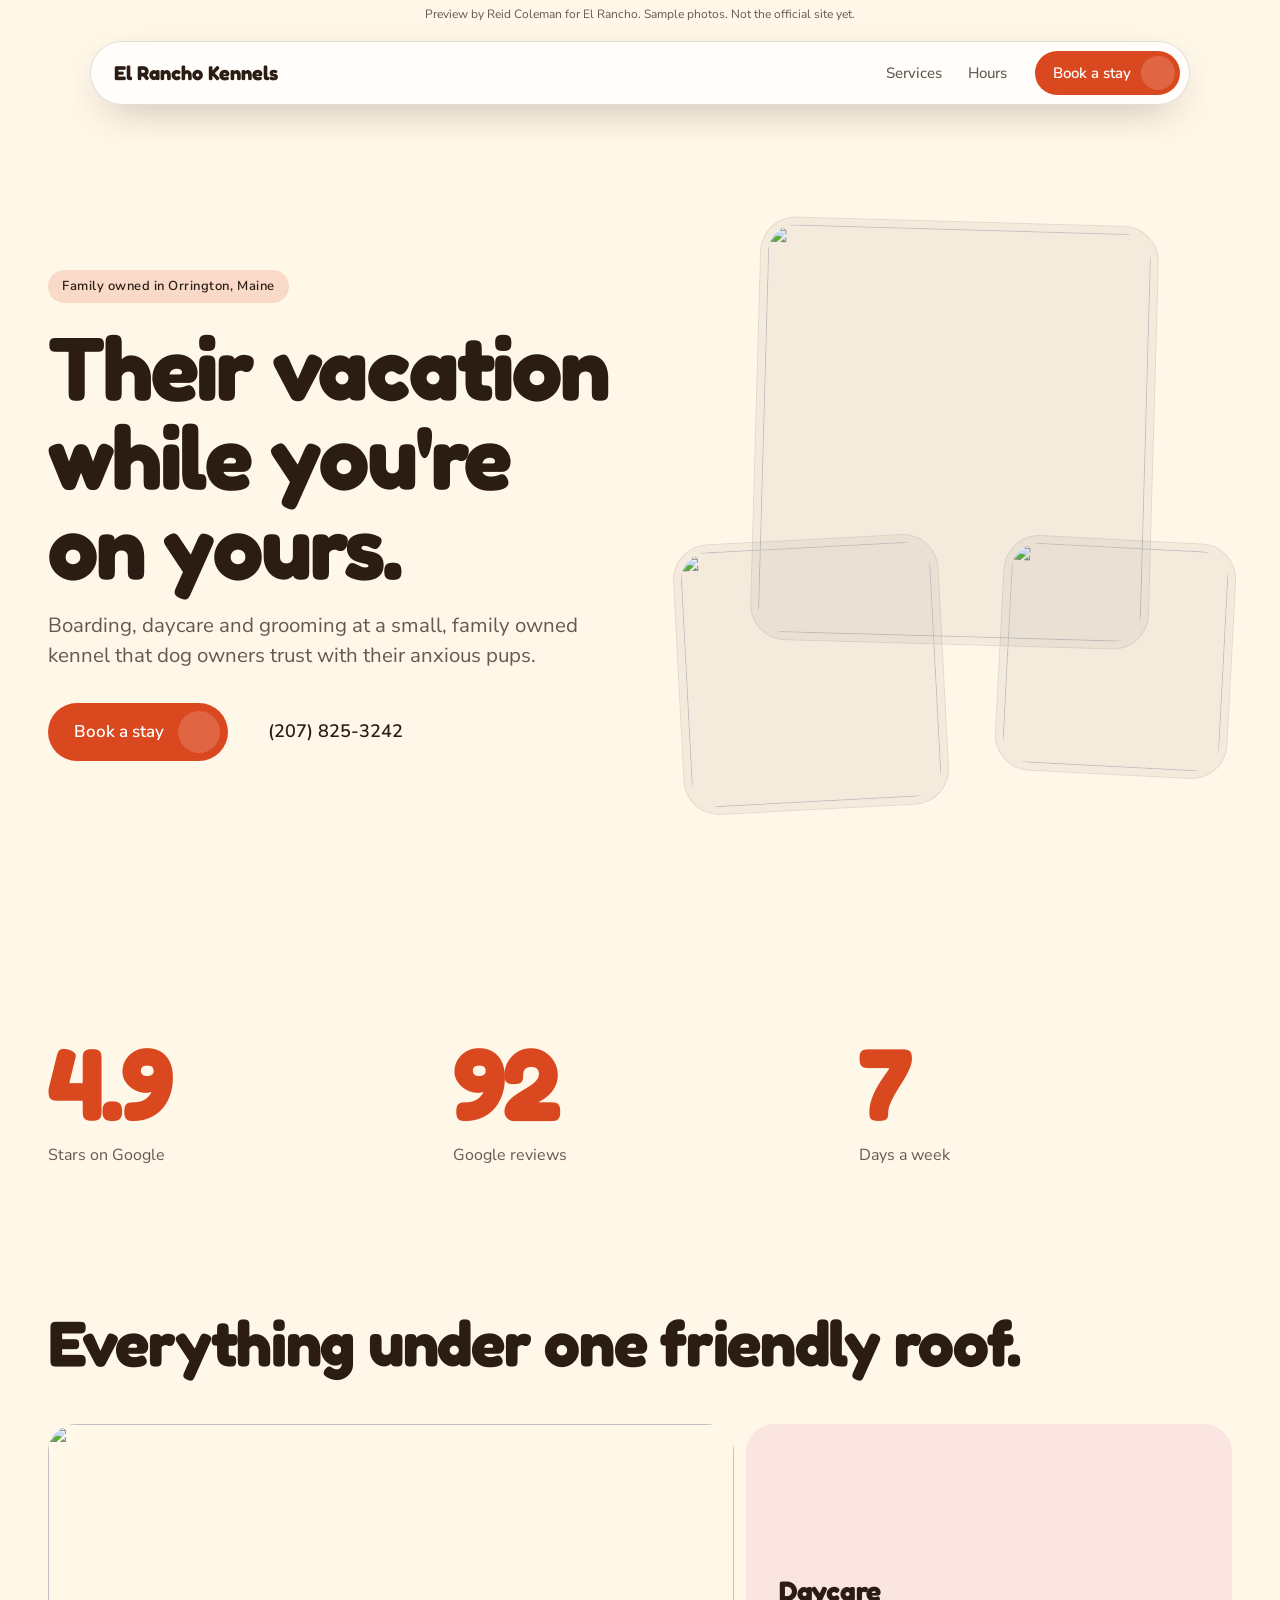
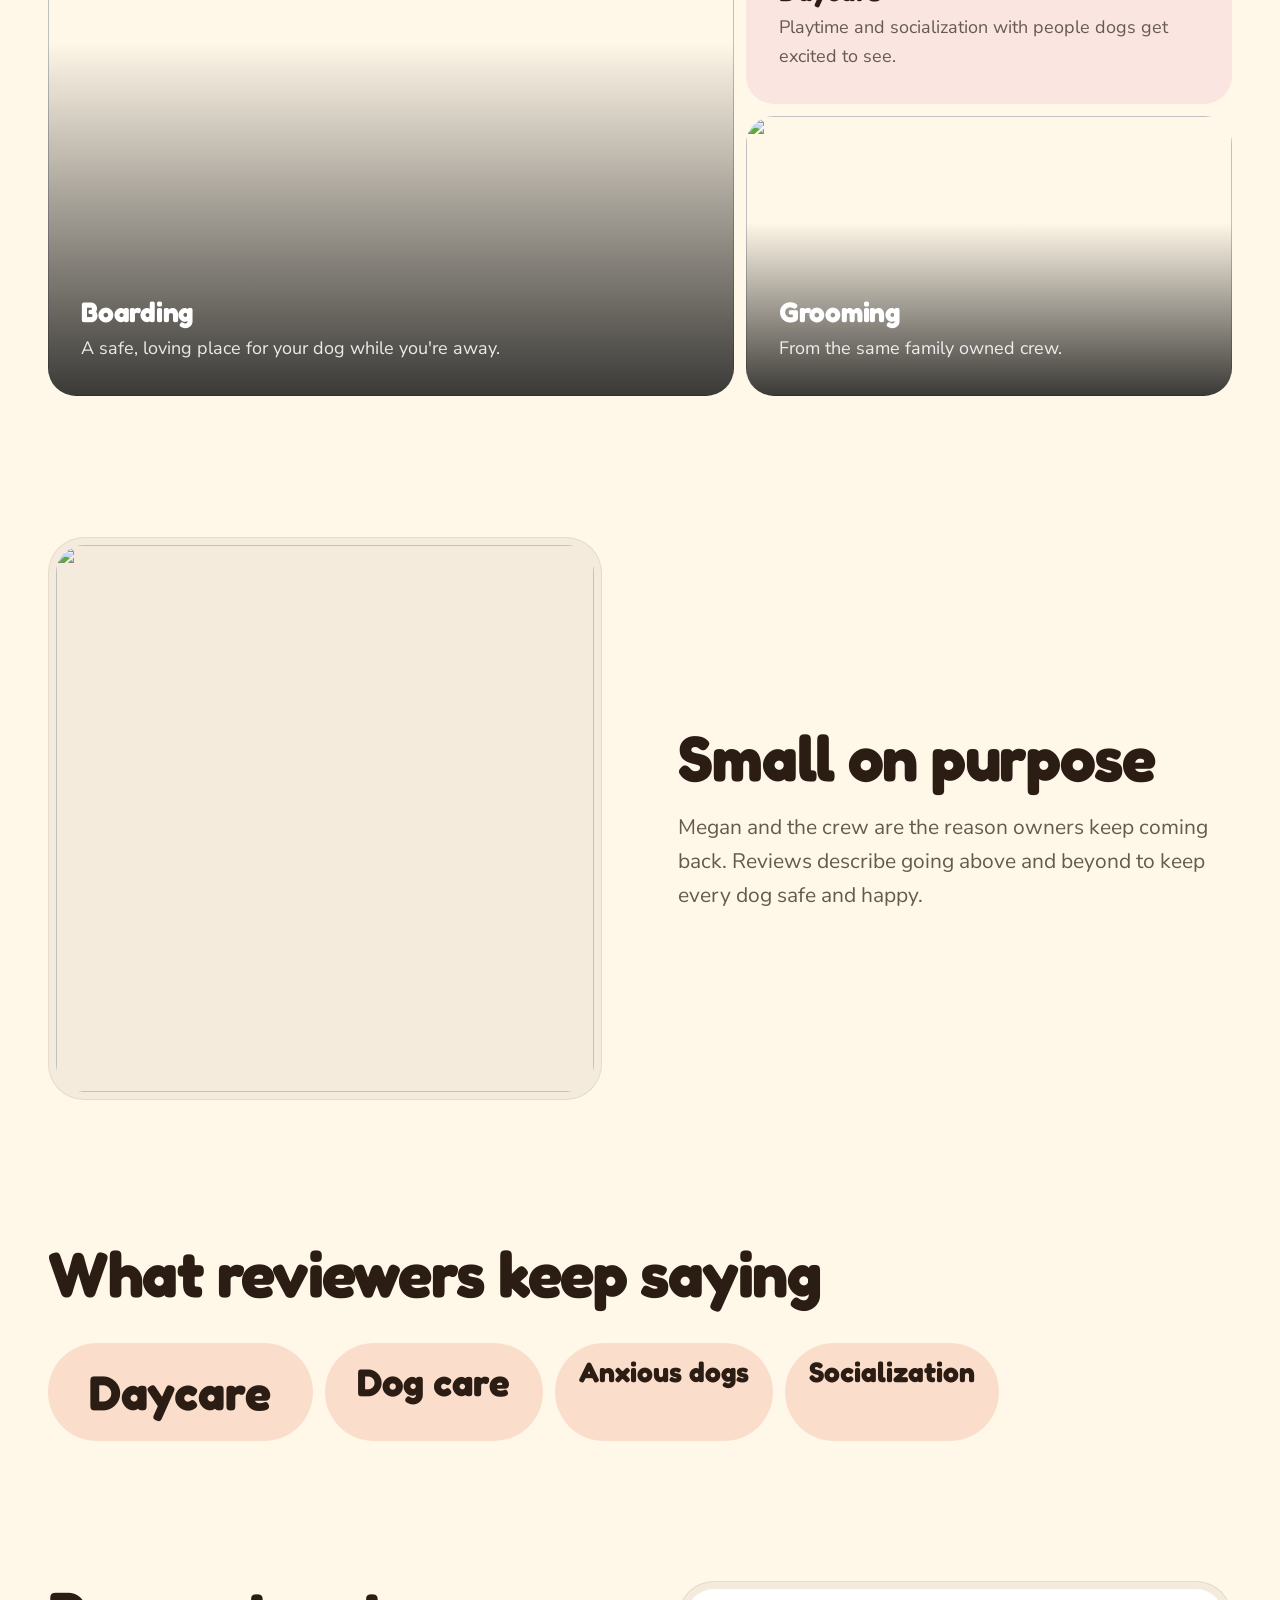
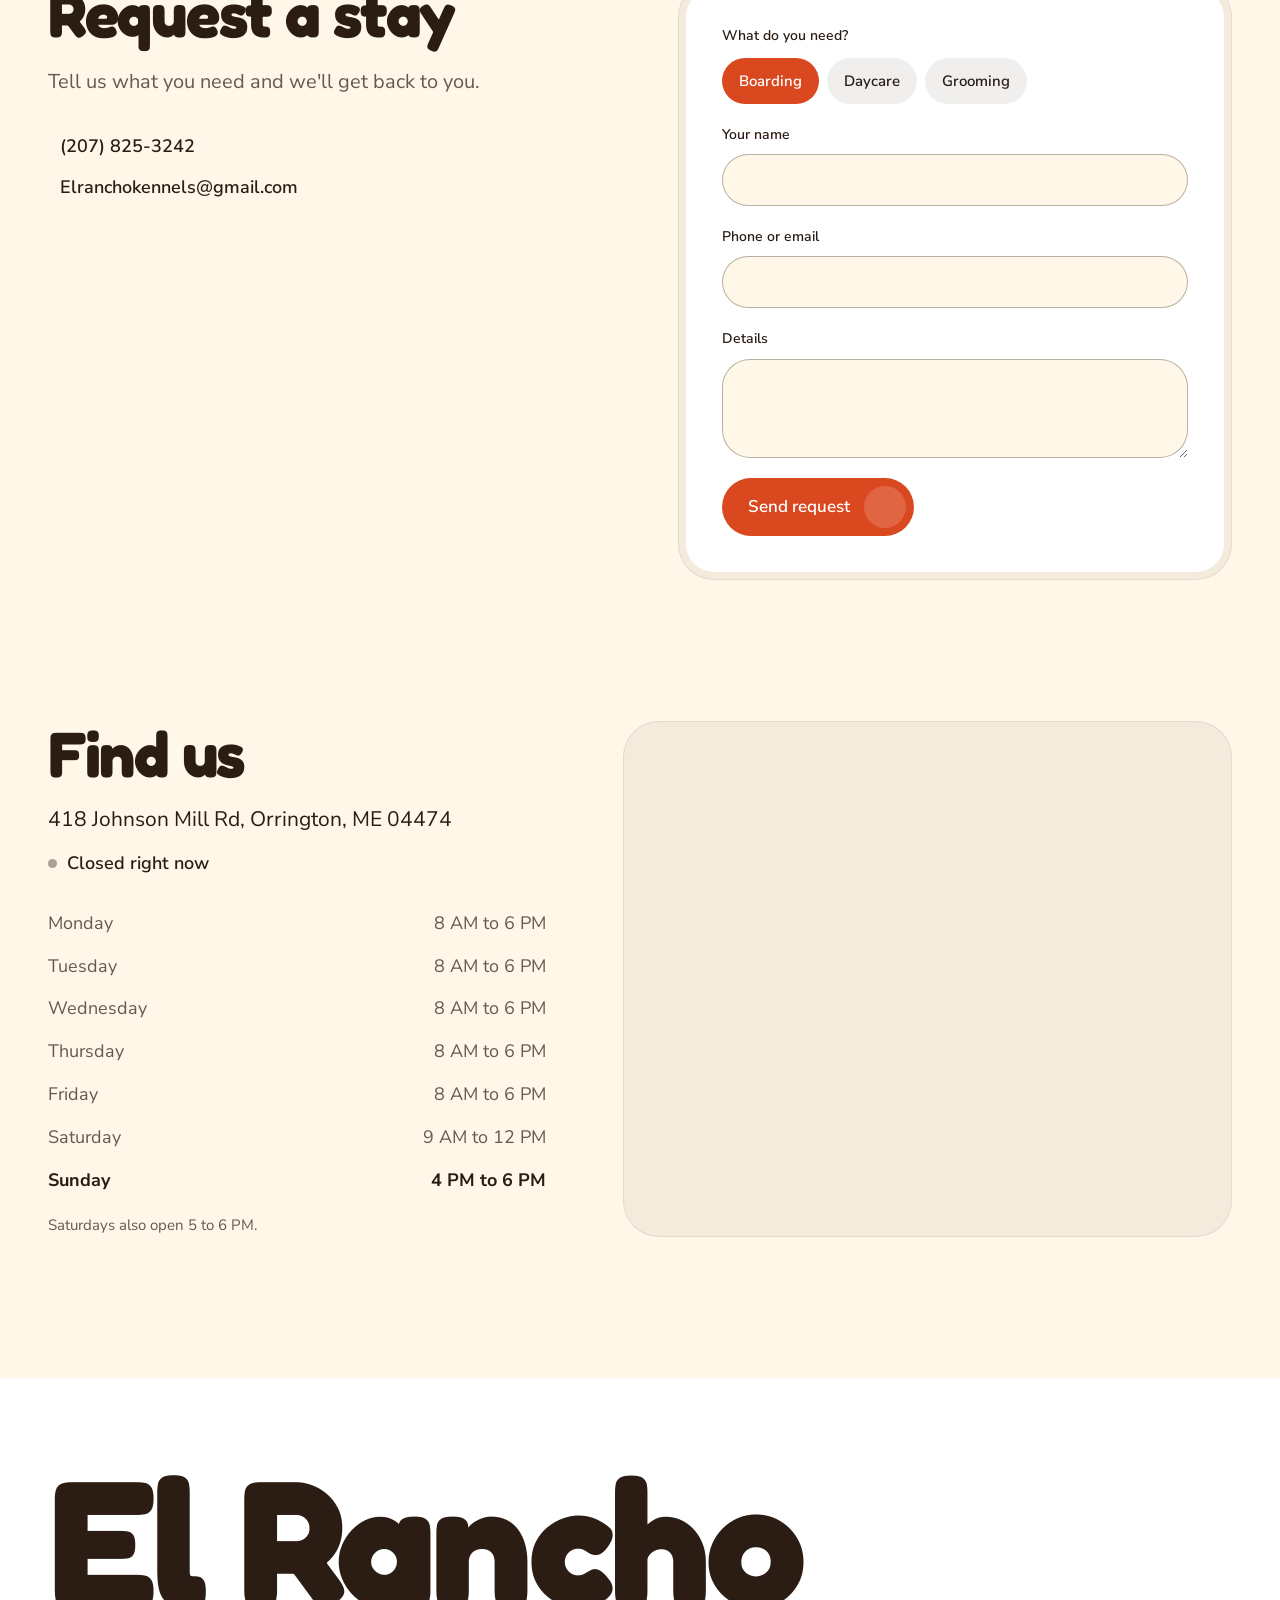
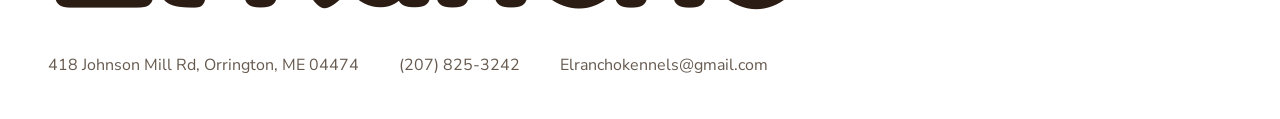
==== docs/el-rancho-kennels/index.html @ 480d9b8e "v3: bespoke art direction per business, new layouts, floating nav, signature sections Co-Authored-By" ====
<!doctype html><html lang="en"><head><meta charset="utf-8"><meta name="viewport" content="width=device-width,initial-scale=1"><meta name="robots" content="noindex,nofollow">
<title>El Rancho Kennels | Orrington, Maine</title><meta name="description" content="Boarding, daycare and grooming at a small, family owned kennel that dog owners trust with their anxious pups.">
<link rel="preconnect" href="https://fonts.gstatic.com" crossorigin><link rel="preconnect" href="https://images.unsplash.com"><link href="https://fonts.googleapis.com/css2?family=Fredoka:wght@500;600;700;800&family=Nunito+Sans:wght@400;500;600;700&display=swap" rel="stylesheet"><link rel="stylesheet" href="https://cdn.jsdelivr.net/npm/@phosphor-icons/web@2.1.1/src/light/style.css">
<style>:root{--bg:#FFF7E8;--surf:#FFFFFF;--ink:#2B1D14;--accent:#D9481F;--on:#FFFFFF;--r:28px;--btn:999px;--disp:"Fredoka",Georgia,serif;--body:"Nunito Sans",system-ui,sans-serif;--case:none}h1,h2,h3,.brand,.big,footer .wm,.stats b{}*{box-sizing:border-box;margin:0}
html{scroll-behavior:smooth;scroll-padding-top:104px;-webkit-text-size-adjust:100%;overflow-x:clip}
body{background:var(--bg);color:var(--ink);font:400 18px/1.6 var(--body);-webkit-font-smoothing:antialiased;overflow-x:clip;--line:color-mix(in srgb,var(--ink) 14%,transparent);--soft:color-mix(in srgb,var(--ink) 72%,var(--bg));--ease:cubic-bezier(.32,.72,0,1);--sp:clamp(88px,11vw,160px)}
img{display:block;width:100%;height:100%;object-fit:cover}a{color:inherit;text-decoration:none}ul,ol{list-style:none;padding:0}
.wrap{width:100%;max-width:1320px;margin-inline:auto;padding-inline:clamp(16px,4vw,48px)}
h1,h2,h3{font-family:var(--disp);font-weight:700;text-transform:var(--case);text-wrap:balance}
h1{font-size:clamp(46px,7vw,104px);line-height:1;letter-spacing:-.025em}
h2{font-size:clamp(36px,5vw,68px);line-height:1.04;letter-spacing:-.02em}
h3{font-size:clamp(23px,2.2vw,30px);line-height:1.15;letter-spacing:-.01em}
.eye{display:inline-block;font-size:13px;font-weight:600;letter-spacing:.04em;padding:6px 14px;border-radius:var(--btn);background:color-mix(in srgb,var(--accent) 16%,transparent);color:var(--ink);margin-bottom:20px}
.sub{font-size:clamp(18px,1.6vw,21px);line-height:1.45;max-width:30em;color:var(--soft);margin-top:20px}
.note{font-size:12px;text-align:center;padding:5px 12px;color:var(--soft);background:var(--bg)}
.navw{position:sticky;top:12px;height:0;z-index:30;padding-inline:16px}
.nav{display:flex;align-items:center;gap:28px;width:min(1100px,100%);margin:12px auto 0;height:64px;padding:0 10px 0 24px;border-radius:calc(var(--r) + 10px);background:color-mix(in srgb,var(--surf) 84%,transparent);backdrop-filter:blur(18px) saturate(160%);-webkit-backdrop-filter:blur(18px) saturate(160%);box-shadow:inset 0 0 0 1px var(--line),0 14px 44px -18px color-mix(in srgb,var(--ink) 40%,transparent)}
.brand{font:700 20px/1 var(--disp);text-transform:var(--case);margin-right:auto;white-space:nowrap}
.nav nav{display:flex;gap:26px}.nav nav a{font-size:15px;font-weight:500;color:var(--soft);transition:color .3s var(--ease)}.nav nav a:hover{color:var(--ink)}
.btn{display:inline-flex;align-items:center;gap:14px;background:var(--accent);color:var(--on);font:600 17px/1 var(--body);padding:8px 8px 8px 26px;border:0;border-radius:var(--btn);cursor:pointer;white-space:nowrap;transition:transform .5s var(--ease),filter .3s var(--ease)}
.btn .ic{display:grid;place-items:center;width:42px;height:42px;font-size:18px;border-radius:var(--btn);background:color-mix(in srgb,var(--on) 16%,transparent);transition:transform .5s var(--ease)}
.btn:hover .ic{transform:translate(2px,-2px) scale(1.06)}.btn:active{transform:scale(.98)}
.btn.sm{font-size:15px;padding:5px 5px 5px 18px;gap:10px}.btn.sm .ic{width:34px;height:34px;font-size:15px}
.ghost{display:inline-flex;align-items:center;gap:10px;font-weight:600;font-variant-numeric:tabular-nums;padding:12px 6px}.ghost i{font-size:22px}
a:focus-visible,button:focus-visible,input:focus-visible,textarea:focus-visible,[tabindex]:focus-visible{outline:2px solid var(--accent);outline-offset:3px}
.acts{display:flex;flex-wrap:wrap;align-items:center;gap:12px 24px;margin-top:32px}
.bz{padding:8px;border-radius:calc(var(--r) + 8px);background:color-mix(in srgb,var(--ink) 5%,transparent);box-shadow:inset 0 0 0 1px color-mix(in srgb,var(--ink) 8%,transparent)}.bz>*{border-radius:var(--r);overflow:hidden}
/* heroes */
.kb{animation:kb 2.4s var(--ease) both}@keyframes kb{from{transform:scale(1.07)}to{transform:none}}
.h-full{position:relative;min-height:100dvh;display:flex;align-items:flex-end;color:#fff;overflow:hidden;--ink:#fff;--soft:rgba(255,255,255,.88)}
.h-full>img{position:absolute;inset:0}.h-full::after{content:"";position:absolute;inset:0;background:linear-gradient(to top,rgba(10,10,10,.88),rgba(10,10,10,.34) 52%,rgba(10,10,10,.28))}
.h-full .in{position:relative;z-index:1;padding-block:72px}.h-full h1{max-width:12em}.h-full .eye{background:rgba(255,255,255,.16);color:#fff}
.h-inset{padding:96px 12px 12px}.h-inset .fr{position:relative;min-height:calc(100dvh - 130px);border-radius:calc(var(--r) + 8px);overflow:hidden;display:flex;align-items:flex-end}
.h-inset img{position:absolute;inset:0}.h-inset .in{position:relative;z-index:1;margin:clamp(12px,2vw,24px);padding:clamp(24px,3vw,44px);max-width:640px;background:var(--surf);border-radius:var(--r)}.h-inset h1{font-size:clamp(40px,5vw,72px)}
.h-edge{display:grid;grid-template-columns:1.05fr 1fr;min-height:100dvh}.h-edge .tx{display:flex;flex-direction:column;justify-content:center;align-items:flex-start;padding:120px clamp(16px,5vw,80px) 64px max(clamp(16px,4vw,48px),calc((100vw - 1320px)/2 + 48px))}
.h-edge .pic{overflow:hidden;border-bottom-left-radius:calc(var(--r)*3)}.h-edge h1{font-size:clamp(46px,6vw,92px)}
.h-type{padding-top:120px}.h-type h1{font-size:clamp(50px,8.6vw,132px);line-height:.98;max-width:13em}.h-type .row{display:grid;grid-template-columns:1fr auto;gap:32px;align-items:end;margin-top:12px}.h-type .acts{margin-top:0}
.trio{display:grid;grid-template-columns:2.2fr 1fr 1fr;gap:12px;margin-top:48px;height:clamp(300px,42vw,560px)}.trio img{border-radius:var(--r);min-height:0}.trio img:nth-child(2){margin-top:48px;height:calc(100% - 48px)}.trio img:nth-child(3){height:calc(100% - 48px)}
.h-casc{display:grid;grid-template-columns:1.05fr 1fr;gap:48px;align-items:center;min-height:100dvh;padding-block:112px 64px}
.cards{position:relative;height:clamp(460px,46vw,640px)}.cards .bz{position:absolute;transition:transform .9s var(--ease)}.cards img{aspect-ratio:auto}
.c1{left:14%;top:0;width:72%;height:72%;transform:rotate(1.6deg);z-index:1}.c2{left:0;bottom:0;width:48%;height:46%;transform:rotate(-3deg);z-index:2}.c3{right:0;bottom:6%;width:42%;height:40%;transform:rotate(3deg);z-index:2}
.bz>img{height:100%}
/* stats */
.stats{padding-block:clamp(56px,7vw,96px) 0}.stats ul{display:grid;grid-template-columns:repeat(var(--n),1fr);gap:32px}
.stats b{display:block;font:700 clamp(58px,8vw,116px)/1 var(--disp);letter-spacing:-.03em;font-variant-numeric:tabular-nums;color:var(--accent);text-transform:var(--case)}.stats span{display:block;margin-top:10px;font-size:16px;color:var(--soft);max-width:16em}
/* services */
section[id=services],.stack,.bento,.hov,.strips,.board,.flav{padding-block:var(--sp) 0}
.board{display:grid;grid-template-columns:.85fr 1fr;gap:clamp(40px,6vw,96px);align-items:start}.board .pic{position:sticky;top:104px;height:min(76vh,720px)}.board ol{margin-top:40px}.board li{padding-block:18px}
.ln{display:flex;align-items:baseline;gap:12px}.ln span{flex:1;border-bottom:1px dotted color-mix(in srgb,var(--ink) 40%,transparent);transform:translateY(-5px)}.board p{color:var(--soft);margin-top:4px}
.stack h2{margin-bottom:48px}.stack article{position:sticky;top:calc(96px + var(--i)*16px);display:grid;grid-template-columns:1fr 1.2fr;min-height:min(62vh,520px);margin-bottom:24px;background:var(--surf);border-radius:var(--r);overflow:hidden;box-shadow:inset 0 0 0 1px var(--line),0 -18px 40px -24px color-mix(in srgb,var(--ink) 30%,transparent)}
.stack .t{display:flex;flex-direction:column;justify-content:flex-end;padding:clamp(24px,4vw,56px)}.stack h3{font-size:clamp(30px,3.6vw,52px)}.stack p{margin-top:12px;color:var(--soft)}
.bento h2{margin-bottom:48px}.grid{display:grid;grid-template-columns:repeat(12,1fr);grid-auto-rows:minmax(280px,auto);gap:12px}
.cell{position:relative;overflow:hidden;border-radius:var(--r);padding:clamp(22px,2.6vw,36px);display:flex;flex-direction:column;justify-content:flex-end;min-height:280px}.c7{grid-column:span 7}.c5{grid-column:span 5}.r2{grid-row:span 2}
.cell.tn{background:color-mix(in srgb,var(--accent) 14%,var(--surf));justify-content:space-between;gap:32px}.cell.tn i{font-size:44px;color:var(--accent)}.cell p{margin-top:6px}
.cell.im{color:#fff}.cell.im img{position:absolute;inset:0;transition:transform 1.2s var(--ease)}.cell.im:hover img{transform:scale(1.04)}.cell.im::after{content:"";position:absolute;inset:0;background:linear-gradient(to top,rgba(10,10,10,.8),rgba(10,10,10,0) 62%)}.cell.im div{position:relative;z-index:1}.cell.im p{color:rgba(255,255,255,.88)}
.cell.tn p{color:var(--soft)}
.hov{display:grid;grid-template-columns:1.05fr 1fr;gap:clamp(40px,6vw,96px);align-items:start}.hov ul{margin-top:40px}.hov li{padding:20px 0;cursor:default;opacity:.42;transition:opacity .4s var(--ease),transform .5s var(--ease)}.hov li.on{opacity:1;transform:translateX(10px)}.hov h3{font-size:clamp(28px,3.4vw,46px)}.hov p{color:var(--soft);margin-top:4px;font-size:17px}
.pane{position:sticky;top:104px;height:min(72vh,640px)}.pane>div{position:relative;height:100%}.pane img{position:absolute;inset:0;opacity:0;transform:scale(1.03);transition:opacity .6s var(--ease),transform .9s var(--ease)}.pane img.on{opacity:1;transform:none}.hov .mob{display:none}
.strips h2{margin-bottom:48px}.strips .row{display:flex;gap:10px;height:clamp(420px,46vw,600px)}.strips article{position:relative;flex:1;min-width:0;overflow:hidden;border-radius:var(--r);color:#fff;transition:flex .8s var(--ease)}.strips article:hover,.strips article:focus{flex:2.3}
.strips img{position:absolute;inset:0}.strips article::after{content:"";position:absolute;inset:0;background:linear-gradient(to top,rgba(10,10,10,.82),rgba(10,10,10,0) 58%)}.strips article div{position:absolute;z-index:1;left:0;right:0;bottom:0;padding:clamp(18px,2vw,28px)}.strips p{color:rgba(255,255,255,.9);font-size:16px;margin-top:6px}
.flav .lead{margin-top:14px;color:var(--soft)}.fil{display:flex;flex-wrap:wrap;gap:8px;margin-top:28px}.fil button{font:600 15px/1 var(--body);color:var(--ink);padding:12px 18px;border:0;border-radius:var(--btn);background:color-mix(in srgb,var(--ink) 7%,transparent);cursor:pointer;transition:background .3s var(--ease),color .3s var(--ease)}.fil button.on{background:var(--accent);color:var(--on)}
.flav ul{display:grid;grid-template-columns:repeat(3,1fr);gap:12px;margin-top:28px}.flav li{background:var(--surf);border-radius:var(--r);padding:26px;box-shadow:inset 0 0 0 1px var(--line);transition:transform .5s var(--ease)}.flav li:hover{transform:translateY(-3px)}.flav li[hidden]{display:none}.flav p{color:var(--soft);font-size:16px;margin-top:8px}
/* story */
.numeral{position:relative;padding-block:var(--sp);margin-top:var(--sp);overflow:hidden;background:var(--surf)}.numeral .big{position:absolute;right:-.04em;top:50%;transform:translateY(-50%);font:700 clamp(200px,38vw,560px)/.8 var(--disp);letter-spacing:-.04em;color:color-mix(in srgb,var(--accent) 22%,transparent);pointer-events:none}
.numeral .wrap{position:relative}.numeral h2{max-width:13em}.numeral p{max-width:34em;margin-top:20px;font-size:clamp(18px,1.7vw,22px);color:var(--soft)}
.statement{padding-block:var(--sp) 0}.statement h2{font-size:clamp(44px,7vw,100px);max-width:13em}.statement p{max-width:36em;margin-top:24px;font-size:clamp(18px,1.7vw,22px);color:var(--soft)}
.photo{display:grid;grid-template-columns:1fr 1fr;gap:clamp(40px,6vw,96px);align-items:center;padding-block:var(--sp) 0}.photo .bz{height:clamp(380px,44vw,620px)}.photo p{margin-top:20px;font-size:clamp(18px,1.7vw,21px);color:var(--soft)}
.stripes{margin-top:var(--sp);padding-block:var(--sp);color:#fff;background:repeating-linear-gradient(90deg,#1B7F36 0 120px,#17722F 120px 240px)}.stripes h2{max-width:13em}.stripes p{max-width:32em;margin-top:18px;font-size:20px}
/* gallery */
.mosaic{display:grid;grid-template-columns:repeat(12,1fr);grid-template-rows:280px 280px;gap:12px;padding-block:var(--sp) 0}.mosaic img{border-radius:var(--r);min-height:0}.mosaic img:nth-child(1){grid-column:span 7;grid-row:span 2}.mosaic img:nth-child(2){grid-column:span 5}.mosaic img:nth-child(3){grid-column:span 2}.mosaic img:nth-child(4){grid-column:span 3}
.gs{margin-top:var(--sp);overflow-x:auto;scroll-snap-type:x proximity;scrollbar-width:none}.gs::-webkit-scrollbar{display:none}.gs>div{display:flex;gap:12px;width:max-content;padding-inline:max(clamp(16px,4vw,48px),calc((100vw - 1320px)/2 + 48px))}.gs img{height:clamp(300px,36vw,500px);width:auto;aspect-ratio:4/5;border-radius:var(--r);scroll-snap-align:center}.gs img:nth-child(odd){aspect-ratio:3/2}
.mq{margin-top:var(--sp);overflow:hidden;padding-block:26px;background:var(--accent);color:var(--on)}.mq ul{display:flex;width:max-content;animation:mq 38s linear infinite}.mq li{display:flex;align-items:center;gap:32px;padding-right:32px;font:700 clamp(26px,3vw,40px)/1 var(--disp);white-space:nowrap;text-transform:var(--case)}.mq i{font-size:.7em}@keyframes mq{to{transform:translateX(-33.333%)}}
.cloud{padding-block:var(--sp) 0}.cloud ul{display:flex;flex-wrap:wrap;gap:12px;margin-top:36px}.cloud li{font:700 calc(30px*var(--s))/1 var(--disp);padding:.5em .85em;border-radius:var(--btn);background:color-mix(in srgb,var(--accent) 14%,transparent);text-transform:var(--case)}
.band{position:relative;margin-top:var(--sp);min-height:70vh;display:flex;align-items:center;color:#fff;overflow:hidden;--on:#131210}.band img{position:absolute;inset:0}.band::after{content:"";position:absolute;inset:0;background:rgba(10,10,10,.6)}.band .wrap{position:relative;z-index:1}.band h2{font-size:clamp(52px,9vw,136px);margin-bottom:32px}
/* form */
.req{display:grid;grid-template-columns:1fr 1fr;gap:clamp(40px,6vw,96px);padding-block:var(--sp) 0;align-items:start}.req>div:first-child p{margin-top:18px;font-size:20px;color:var(--soft);margin-bottom:28px}
.dl{display:flex;align-items:center;gap:12px;padding:6px 0;font-weight:600;font-variant-numeric:tabular-nums;overflow-wrap:anywhere}.dl i{font-size:22px;color:var(--accent)}
form{display:grid;gap:20px;padding:clamp(22px,3vw,36px);background:var(--surf)}fieldset{border:0;padding:0}legend,form>label{font-size:14px;font-weight:600}legend{margin-bottom:10px;padding:0}form>label{display:grid;gap:8px}
input:not([type=radio]),textarea{width:100%;font:400 17px/1.4 var(--body);color:var(--ink);background:var(--bg);border:0;box-shadow:inset 0 0 0 1px color-mix(in srgb,var(--ink) 32%,transparent);border-radius:max(var(--r),4px);padding:14px 16px;transition:box-shadow .3s var(--ease)}input:focus,textarea:focus{outline:none;box-shadow:inset 0 0 0 2px var(--accent)}
.chips{display:flex;flex-wrap:wrap;gap:8px}.chip input{position:absolute;opacity:0}.chip span{display:block;padding:11px 17px;border-radius:var(--btn);background:color-mix(in srgb,var(--ink) 7%,transparent);font-size:15px;font-weight:600;cursor:pointer;transition:background .3s var(--ease),color .3s var(--ease)}.chip input:checked+span{background:var(--accent);color:var(--on)}.chip input:focus-visible+span{outline:2px solid var(--accent);outline-offset:2px}
form .btn{justify-self:start}.ok{font-size:15px;font-weight:600}
/* visit */
.visit{display:grid;grid-template-columns:.9fr 1.1fr;gap:clamp(40px,6vw,96px);padding-block:var(--sp)}.visit .ad{font-size:21px;margin-top:16px}.live{display:inline-flex;align-items:center;gap:10px;font-weight:600;margin-top:12px}.live::before{content:"";width:9px;height:9px;border-radius:50%;background:var(--dot,#2FA84F)}.live.off{--dot:color-mix(in srgb,var(--ink) 40%,transparent)}
table{width:100%;margin-top:24px;border-collapse:collapse;font-variant-numeric:tabular-nums}th{font-weight:400;text-align:left;padding:7px 0;color:var(--soft)}td{text-align:right;padding:7px 0;color:var(--soft)}tr.today th,tr.today td{font-weight:700;color:var(--ink)}.hn{font-size:15px;color:var(--soft);margin-top:12px}
.visit .bz{min-height:440px;display:flex}iframe{width:100%;min-height:424px;border:0;flex:1;display:block}
footer{background:var(--surf);padding-block:clamp(48px,6vw,80px) 40px;overflow:hidden}.wm{font:700 clamp(60px,14vw,220px)/.95 var(--disp);letter-spacing:-.03em;text-transform:var(--case);white-space:nowrap}.fl{display:flex;flex-wrap:wrap;gap:8px 40px;margin-top:28px;font-size:16px;color:var(--soft);overflow-wrap:anywhere}
.burger,.ov,.mbar{display:none}
.js .rv{opacity:0;transform:translateY(28px);transition:opacity .9s var(--ease),transform .9s var(--ease)}.js .rv.in{opacity:1;transform:none}
@media (max-width:900px){
body{font-size:17px;padding-bottom:84px}.nav{height:56px;padding:0 6px 0 18px;gap:12px}.nav nav,.nav .btn{display:none}
.burger{display:block;position:relative;width:44px;height:44px;border:0;background:none;cursor:pointer;color:var(--ink)}.burger span{position:absolute;left:11px;right:11px;height:1.5px;background:currentColor;transition:transform .5s var(--ease),top .5s var(--ease)}.burger span:nth-child(1){top:17px}.burger span:nth-child(2){top:26px}.burger[aria-expanded=true] span{top:21px}.burger[aria-expanded=true] span:nth-child(1){transform:rotate(45deg)}.burger[aria-expanded=true] span:nth-child(2){transform:rotate(-45deg)}
.ov:not([hidden]){display:flex;flex-direction:column;justify-content:center;gap:12px;position:fixed;inset:0;z-index:25;padding:24px;background:color-mix(in srgb,var(--bg) 94%,transparent);backdrop-filter:blur(24px);-webkit-backdrop-filter:blur(24px)}.ov a{font:700 44px/1.15 var(--disp);text-transform:var(--case);animation:up .7s var(--ease) both}.ov a:nth-child(2){animation-delay:.06s}.ov a:nth-child(3){animation-delay:.12s}.ov a:nth-child(4){animation-delay:.18s}@keyframes up{from{opacity:0;transform:translateY(32px)}to{opacity:1;transform:none}}
h1,.h-edge h1,.h-type h1{font-size:clamp(42px,12.5vw,60px)}.h-inset h1{font-size:clamp(36px,10.5vw,48px)}
.h-edge,.h-casc,.board,.hov,.photo,.req,.visit,.h-type .row{grid-template-columns:1fr}.h-edge{min-height:0}.h-edge .tx{padding:104px 16px 40px}.h-edge .pic{height:64vw;border-radius:0}
.h-full .in{padding-block:48px}.h-inset{padding:84px 8px 8px}.h-inset .fr{min-height:calc(100dvh - 180px)}.h-inset .in{margin:8px;padding:22px}
.h-type{padding-top:96px}.trio{grid-template-columns:1fr 1fr;height:auto;margin-top:32px}.trio img:first-child{grid-column:1/-1;aspect-ratio:4/3}.trio img:nth-child(2),.trio img:nth-child(3){margin:0;height:auto;aspect-ratio:1}
.h-casc{padding-block:100px 32px;min-height:0;gap:32px}.cards{height:auto;display:grid;gap:12px;grid-template-columns:1fr 1fr}.cards .bz{position:static;transform:none;width:auto;height:auto}.c1{grid-column:1/-1;aspect-ratio:4/3}.c2,.c3{aspect-ratio:1}
.acts .btn{flex:1 1 100%;justify-content:space-between}
.stats ul{grid-template-columns:1fr;gap:28px}.stats span{margin-top:6px}
.board .pic,.pane{position:static;height:auto}.board .pic{aspect-ratio:4/3}.pane{display:none}.hov li,.hov li.on{opacity:1;transform:none;padding:0 0 28px}.hov .mob{display:block;aspect-ratio:4/3;height:auto;border-radius:var(--r);margin-top:14px}
.stack article{position:static;grid-template-columns:1fr;min-height:0}.stack img{aspect-ratio:4/3;height:auto;order:-1}
.grid{grid-template-columns:1fr;grid-auto-rows:auto}.c7,.c5,.r2{grid-column:auto;grid-row:auto}.cell{min-height:280px}
.strips .row{flex-direction:column;height:auto}.strips article,.strips article:hover,.strips article:focus{flex:none;height:300px}
.flav ul{grid-template-columns:1fr}.mosaic{grid-template-columns:1fr 1fr;grid-template-rows:none}.mosaic img,.mosaic img:nth-child(n){grid-column:auto;grid-row:auto;aspect-ratio:1;height:auto}.mosaic img:first-child{grid-column:1/-1;aspect-ratio:4/3}
.gs img{height:300px}.numeral .big{top:auto;bottom:-.1em;transform:none}.band{min-height:60vh}
.stripes{background:repeating-linear-gradient(90deg,#1B7F36 0 72px,#17722F 72px 144px)}
.visit .bz{min-height:320px}iframe{min-height:304px}
.mbar{display:flex;align-items:center;justify-content:center;gap:10px;position:fixed;left:12px;right:12px;bottom:12px;z-index:20;height:56px;background:var(--accent);color:var(--on);font-weight:700;border-radius:var(--btn);font-variant-numeric:tabular-nums;box-shadow:0 12px 30px -12px color-mix(in srgb,var(--ink) 50%,transparent)}.mbar i{font-size:20px}
}
@media (prefers-reduced-motion:reduce){html{scroll-behavior:auto}.kb,.mq ul,.ov a{animation:none}.js .rv{transition:opacity .2s;transform:none}.btn,.btn .ic,.strips article,.cell img,.hov li,.pane img,.flav li{transition:none}.cards .bz{transition:none}}
</style></head><body>
<div class="note">Preview by Reid Coleman for El Rancho. Sample photos. Not the official site yet.</div>
<div class="navw"><header class="nav"><a class="brand" href="#top">El Rancho Kennels</a><nav><a href="#services">Services</a><a href="#visit">Hours</a></nav><a class="btn sm" href="#request"><span>Book a stay</span><i class="ic ph-light ph-arrow-up-right"></i></a><button class="burger" aria-label="Open menu" aria-expanded="false"><span></span><span></span></button></header></div>
<div class="ov" hidden><a href="#services">Services</a><a href="#visit">Hours</a><a href="#request">Book a stay</a></div>
<main id="top"><section class="h-casc wrap"><div class="tx"><p class="eye">Family owned in Orrington, Maine</p><h1>Their vacation while you&#x27;re on yours.</h1><p class="sub">Boarding, daycare and grooming at a small, family owned kennel that dog owners trust with their anxious pups.</p><div class="acts"><a class="btn " href="#request"><span>Book a stay</span><i class="ic ph-light ph-arrow-up-right"></i></a><a class="ghost" href="tel:+12078253242"><i class="ph-light ph-phone"></i>(207) 825-3242</a></div></div><div class="cards"><div class="bz c1"><img src="https://images.unsplash.com/photo-1787152467585-3b6a11777ebd?auto=format&fit=crop&w=1000&q=82" alt="" fetchpriority="high"></div><div class="bz c2"><img src="https://images.unsplash.com/photo-1622314277252-d06e7a162947?auto=format&fit=crop&w=700&q=82" alt=""></div><div class="bz c3"><img src="https://images.unsplash.com/photo-1743763959056-41bbb557272d?auto=format&fit=crop&w=700&q=82" alt=""></div></div></section><section class="stats wrap rv"><ul style="--n:3"><li><b>4.9</b><span>Stars on Google</span></li><li><b>92</b><span>Google reviews</span></li><li><b>7</b><span>Days a week</span></li></ul></section><section class="bento wrap" id="services"><h2 class="rv">Everything under one friendly roof.</h2><div class="grid"><article class="cell rv c7 r2 im"><img src="https://images.unsplash.com/photo-1548199973-03cce0bbc87b?auto=format&fit=crop&w=1300&q=82" alt="" loading="lazy"><div><h3>Boarding</h3><p>A safe, loving place for your dog while you&#x27;re away.</p></div></article><article class="cell rv c5 tn"><i class="ph-light ph-dog"></i><div><h3>Daycare</h3><p>Playtime and socialization with people dogs get excited to see.</p></div></article><article class="cell rv c5 im"><img src="https://images.unsplash.com/photo-1507145569372-d69bae8bc9a0?auto=format&fit=crop&w=1300&q=82" alt="" loading="lazy"><div><h3>Grooming</h3><p>From the same family owned crew.</p></div></article></div></section><section class="photo wrap"><div class="bz rv"><img src="https://images.unsplash.com/photo-1622314277252-d06e7a162947?auto=format&fit=crop&w=1200&q=82" alt="" loading="lazy"></div><div class="rv"><h2>Small on purpose</h2><p>Megan and the crew are the reason owners keep coming back. Reviews describe going above and beyond to keep every dog safe and happy.</p></div></section><section class="cloud wrap rv"><h2>What reviewers keep saying</h2><ul><li style="--s:1.62">Daycare</li><li style="--s:1.28">Dog care</li><li style="--s:0.94">Anxious dogs</li><li style="--s:0.94">Socialization</li></ul></section><section class="req wrap" id="request"><div class="rv"><h2>Request a stay</h2><p>Tell us what you need and we'll get back to you.</p><a class="dl" href="tel:+12078253242"><i class="ph-light ph-phone"></i>(207) 825-3242</a><a class="dl" href="mailto:Elranchokennels@gmail.com"><i class="ph-light ph-envelope-simple"></i>Elranchokennels@gmail.com</a></div><div class="bz rv"><form data-demo><fieldset><legend>What do you need?</legend><div class="chips"><label class="chip"><input type="radio" name="kind" value="Boarding" checked><span>Boarding</span></label><label class="chip"><input type="radio" name="kind" value="Daycare"><span>Daycare</span></label><label class="chip"><input type="radio" name="kind" value="Grooming"><span>Grooming</span></label></div></fieldset><label>Your name<input name="n" autocomplete="name" required></label><label>Phone or email<input name="c" required></label><label>Details<textarea name="d" rows="3"></textarea></label><button class="btn" type="submit"><span>Send request</span><i class="ic ph-light ph-arrow-up-right"></i></button><p class="ok" role="status" hidden>Demo only, nothing was sent. On the live site this goes straight to El Rancho.</p></form></div></section><section class="visit wrap" id="visit"><div class="rv"><h2>Find us</h2><p class="ad">418 Johnson Mill Rd, Orrington, ME 04474</p><p class="live" data-live hidden></p><table><tr data-d="1"><th>Monday</th><td>8 AM to 6 PM</td></tr><tr data-d="2"><th>Tuesday</th><td>8 AM to 6 PM</td></tr><tr data-d="3"><th>Wednesday</th><td>8 AM to 6 PM</td></tr><tr data-d="4"><th>Thursday</th><td>8 AM to 6 PM</td></tr><tr data-d="5"><th>Friday</th><td>8 AM to 6 PM</td></tr><tr data-d="6"><th>Saturday</th><td>9 AM to 12 PM</td></tr><tr data-d="0"><th>Sunday</th><td>4 PM to 6 PM</td></tr></table><p class="hn">Saturdays also open 5 to 6 PM.</p></div><div class="bz rv"><iframe title="Map to El Rancho" src="https://www.google.com/maps?output=embed&q=El+Rancho+Kennels+418+Johnson+Mill+Rd%2C+Orrington%2C+ME+04474" loading="lazy" referrerpolicy="no-referrer-when-downgrade"></iframe></div></section></main>
<footer><div class="wrap"><div class="wm">El Rancho</div><div class="fl"><span>418 Johnson Mill Rd, Orrington, ME 04474</span><a href="tel:+12078253242">(207) 825-3242</a><a href="mailto:Elranchokennels@gmail.com">Elranchokennels@gmail.com</a></div></div></footer><a class="mbar" href="tel:+12078253242"><i class="ph-light ph-phone"></i>Call (207) 825-3242</a>
<script>window.BIZ={h:[[960, 1080], [480, 1080], [480, 1080], [480, 1080], [480, 1080], [480, 1080], [540, 720]],tz:"America/New_York"};document.documentElement.classList.add("js");
(function(){
var B=window.BIZ,p=new Intl.DateTimeFormat("en-US",{timeZone:B.tz,weekday:"short",hour:"numeric",minute:"numeric",hourCycle:"h23"}).formatToParts(new Date()),g=function(t){return p.find(function(x){return x.type===t}).value},
d=["Sun","Mon","Tue","Wed","Thu","Fri","Sat"].indexOf(g("weekday")),m=(+g("hour"))*60+(+g("minute")),h=B.h[d],row=document.querySelector('tr[data-d="'+d+'"]'),el=document.querySelector("[data-live]");
if(row)row.className="today";
function t(x){var a=Math.floor(x/60),s=a<12?"AM":"PM",b=x%60;a=a%12||12;return a+(b?":"+(b<10?"0":"")+b:"")+" "+s}
if(el&&h!=="call"){if(h&&h[0]===0&&h[1]===1440)el.textContent="Open now";else if(h&&m>=h[0]&&m<h[1])el.textContent="Open now until "+t(h[1]);else{el.textContent="Closed right now";el.classList.add("off")}el.hidden=false}
var io=new IntersectionObserver(function(es){es.forEach(function(e){if(e.isIntersecting){e.target.classList.add("in");io.unobserve(e.target)}})},{rootMargin:"0px 0px -6% 0px"});
document.querySelectorAll(".rv").forEach(function(n){io.observe(n)});
var bg=document.querySelector(".burger"),ov=document.querySelector(".ov");
function menu(o){bg.setAttribute("aria-expanded",o);ov.hidden=!o;document.body.style.overflow=o?"hidden":""}
bg.addEventListener("click",function(){menu(ov.hidden)});ov.addEventListener("click",function(ev){if(ev.target.tagName==="A")menu(false)});
document.querySelectorAll("[data-hover]").forEach(function(u){var s=u.closest(".hov"),set=function(i){s.querySelectorAll("li,.pane img").forEach(function(n){n.classList.toggle("on",n.dataset.i===i)})};u.querySelectorAll("li").forEach(function(l){["mouseenter","focus"].forEach(function(v){l.addEventListener(v,function(){set(l.dataset.i)})})})});
document.querySelectorAll(".fil button").forEach(function(b){b.addEventListener("click",function(){var f=b.dataset.f;document.querySelectorAll(".fil button").forEach(function(x){x.classList.toggle("on",x===b)});document.querySelectorAll("[data-flav] li").forEach(function(l){l.hidden=!(f==="All"||l.dataset.t===f)})})});
document.querySelectorAll("form[data-demo]").forEach(function(f){f.addEventListener("submit",function(ev){ev.preventDefault();f.querySelector(".ok").hidden=false;f.reset()})});
})();
</script></body></html>
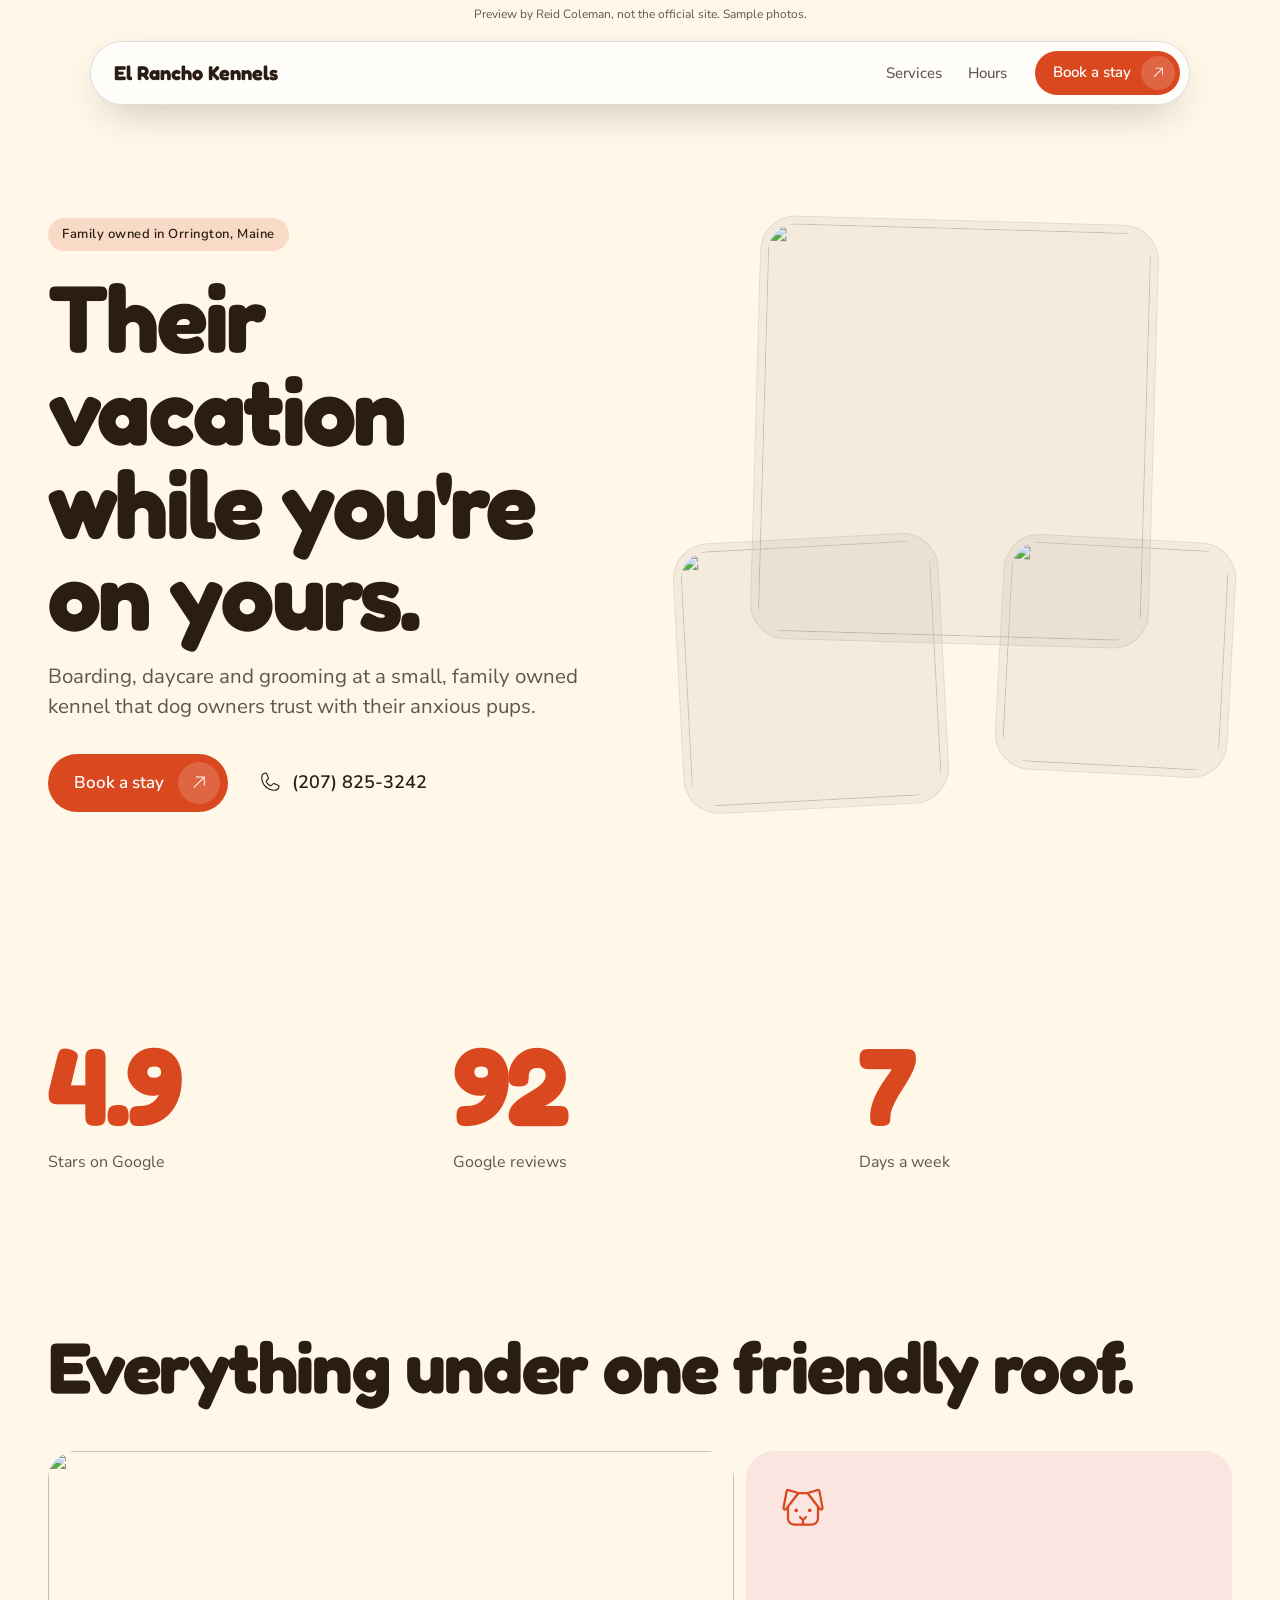
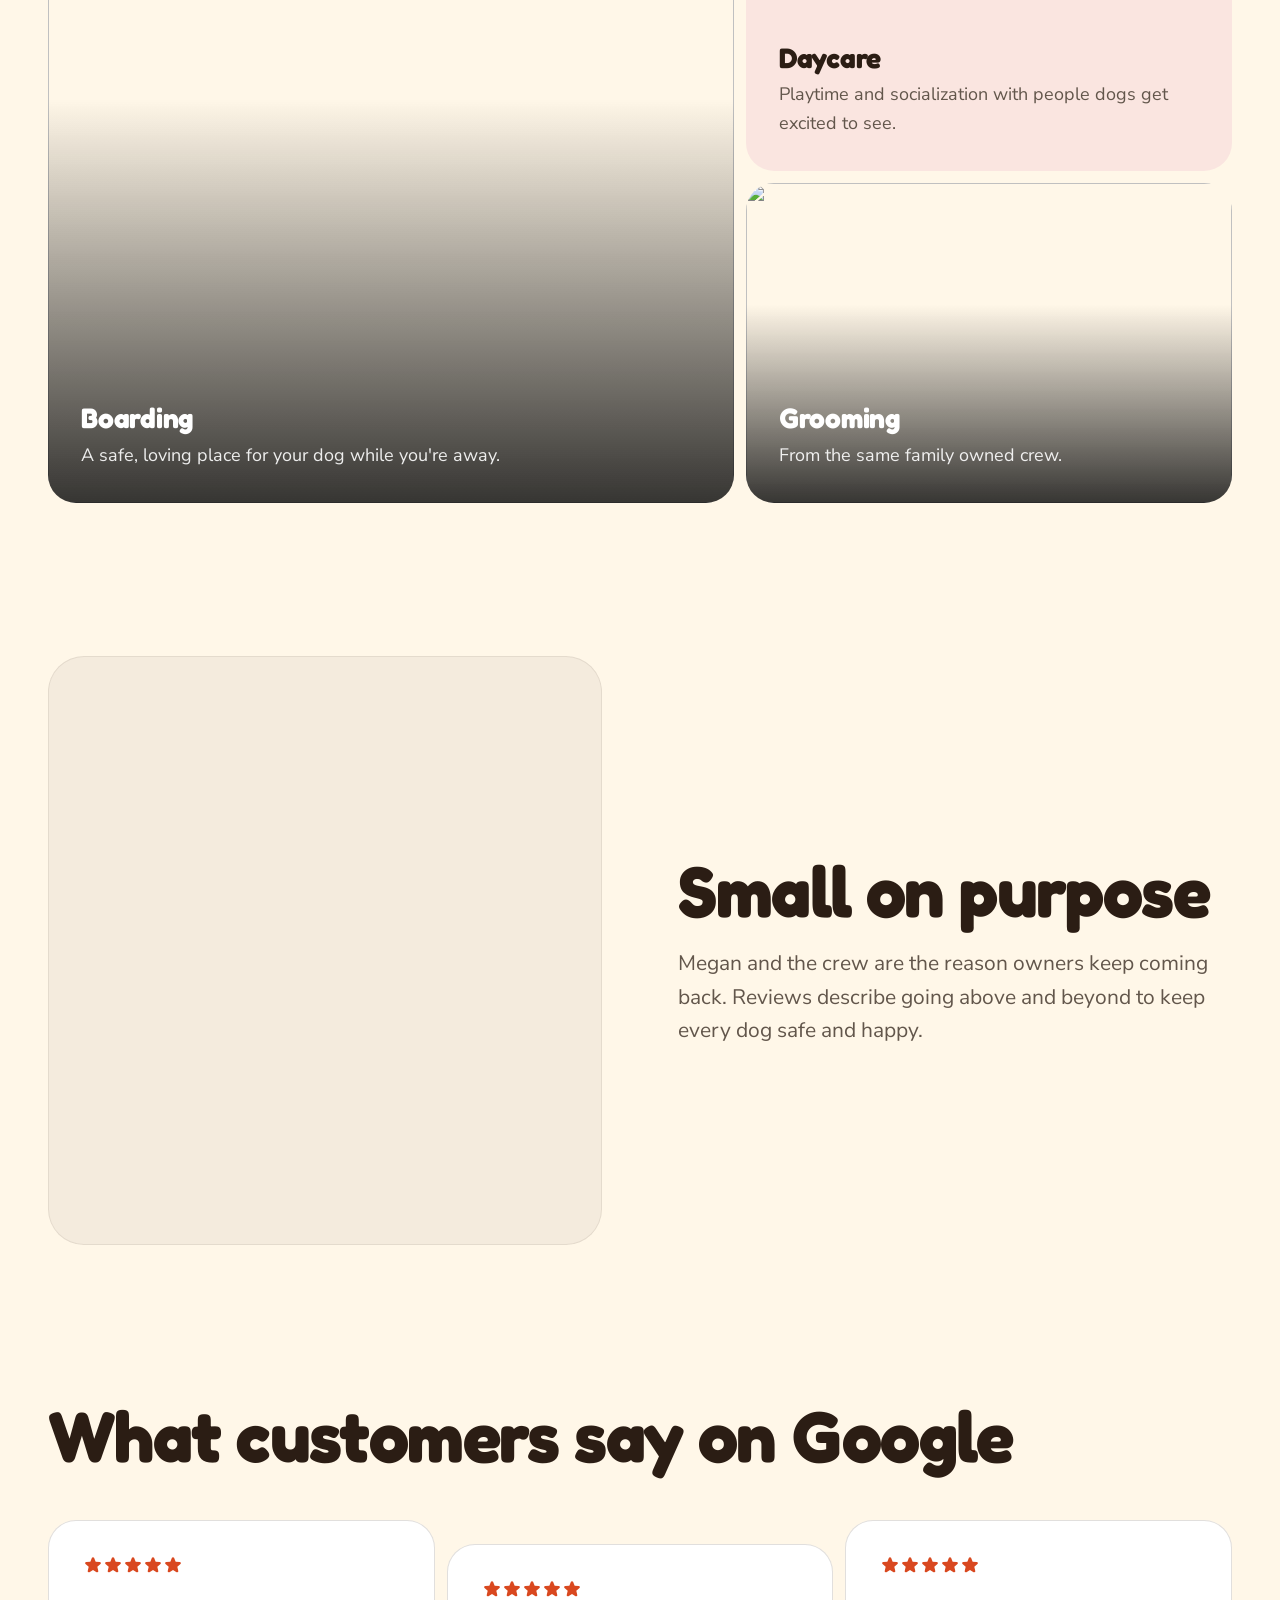
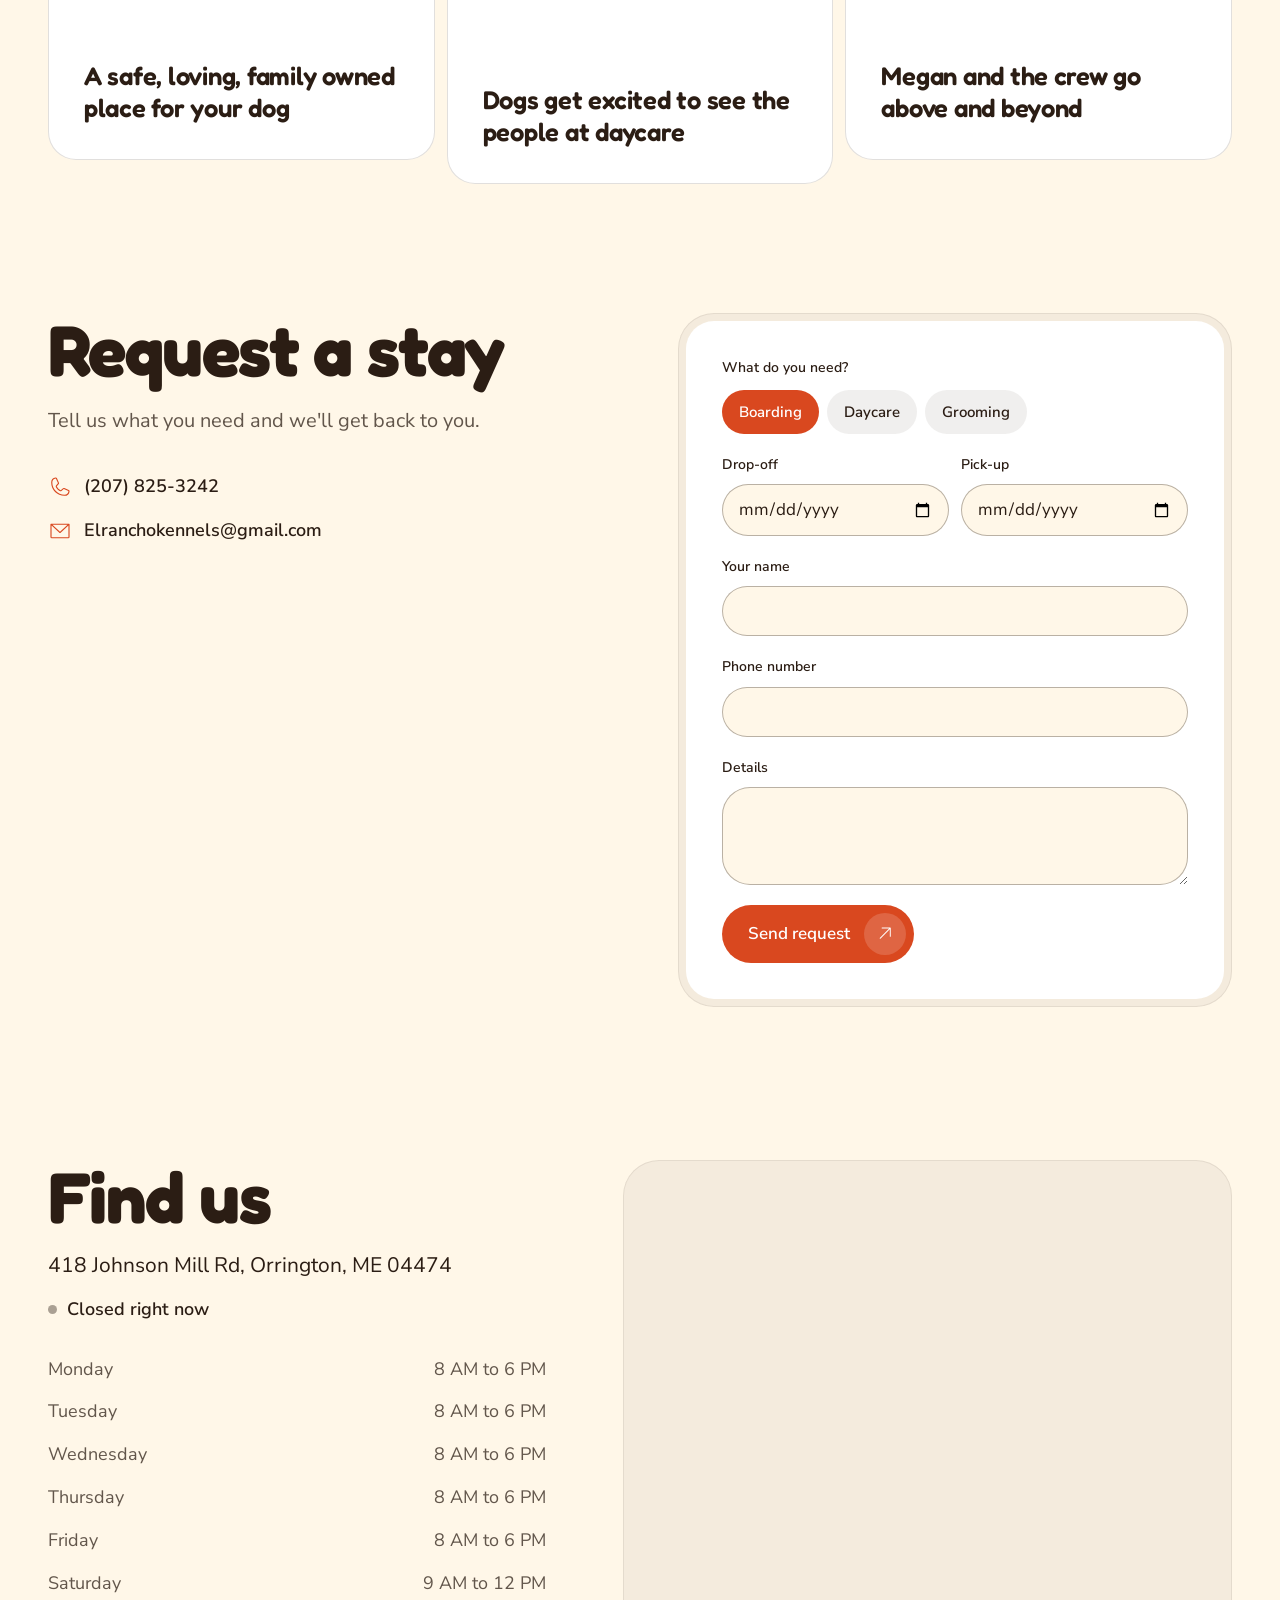
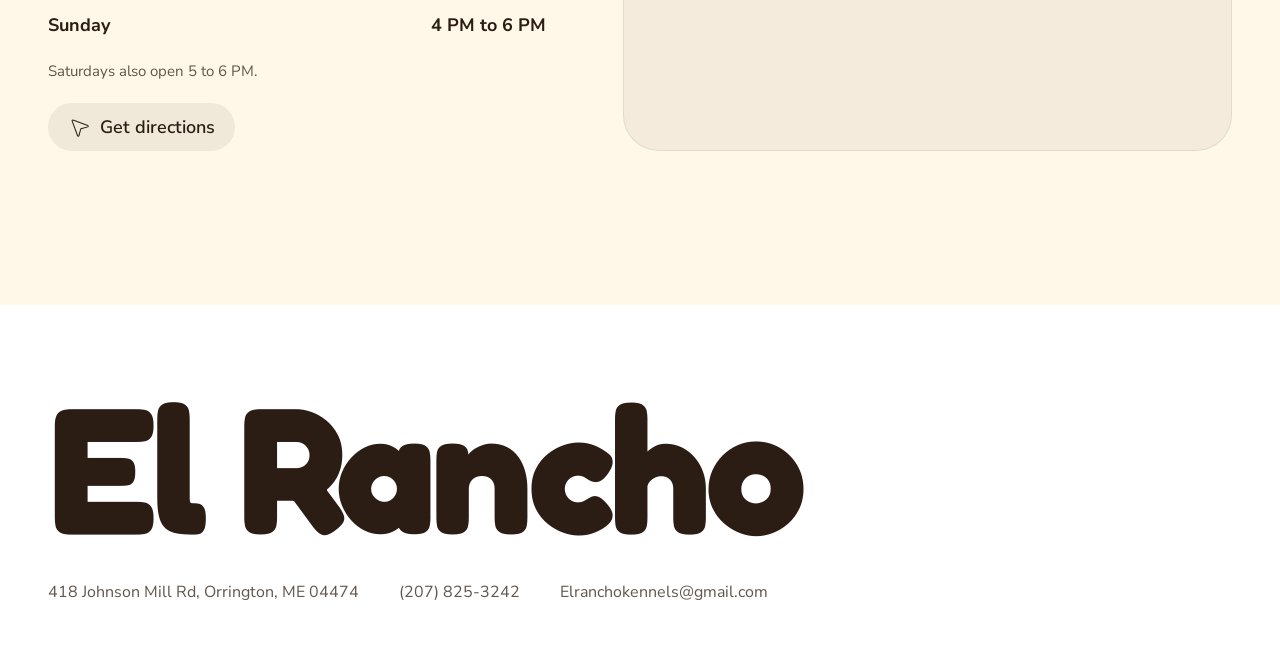
==== commit 1a0c1370: "v4: scroll showcases, build-a-box, praise, mobile swipe decks, call dock, inline icons, responsive i" ====
--- a/docs/el-rancho-kennels/index.html
+++ b/docs/el-rancho-kennels/index.html
@@ -1,133 +1,164 @@
-<!doctype html><html lang="en"><head><meta charset="utf-8"><meta name="viewport" content="width=device-width,initial-scale=1"><meta name="robots" content="noindex,nofollow">
-<title>El Rancho Kennels | Orrington, Maine</title><meta name="description" content="Boarding, daycare and grooming at a small, family owned kennel that dog owners trust with their anxious pups.">
-<link rel="preconnect" href="https://fonts.gstatic.com" crossorigin><link rel="preconnect" href="https://images.unsplash.com"><link href="https://fonts.googleapis.com/css2?family=Fredoka:wght@500;600;700;800&family=Nunito+Sans:wght@400;500;600;700&display=swap" rel="stylesheet"><link rel="stylesheet" href="https://cdn.jsdelivr.net/npm/@phosphor-icons/web@2.1.1/src/light/style.css">
-<style>:root{--bg:#FFF7E8;--surf:#FFFFFF;--ink:#2B1D14;--accent:#D9481F;--on:#FFFFFF;--r:28px;--btn:999px;--disp:"Fredoka",Georgia,serif;--body:"Nunito Sans",system-ui,sans-serif;--case:none}h1,h2,h3,.brand,.big,footer .wm,.stats b{}*{box-sizing:border-box;margin:0}
-html{scroll-behavior:smooth;scroll-padding-top:104px;-webkit-text-size-adjust:100%;overflow-x:clip}
-body{background:var(--bg);color:var(--ink);font:400 18px/1.6 var(--body);-webkit-font-smoothing:antialiased;overflow-x:clip;--line:color-mix(in srgb,var(--ink) 14%,transparent);--soft:color-mix(in srgb,var(--ink) 72%,var(--bg));--ease:cubic-bezier(.32,.72,0,1);--sp:clamp(88px,11vw,160px)}
-img{display:block;width:100%;height:100%;object-fit:cover}a{color:inherit;text-decoration:none}ul,ol{list-style:none;padding:0}
+<!doctype html><html lang="en"><head><meta charset="utf-8"><meta name="viewport" content="width=device-width,initial-scale=1,viewport-fit=cover"><meta name="robots" content="noindex,nofollow"><meta name="theme-color" content="#FFF7E8"><meta name="format-detection" content="telephone=no">
+<title>El Rancho Kennels | Orrington, Maine</title><meta name="description" content="Boarding, daycare and grooming at a small, family owned kennel that dog owners trust with their anxious pups."><meta property="og:title" content="El Rancho Kennels"><meta property="og:description" content="Boarding, daycare and grooming at a small, family owned kennel that dog owners trust with their anxious pups."><meta property="og:image" content="https://images.unsplash.com/photo-1787152467585-3b6a11777ebd?auto=format&fit=crop&w=1200&q=78"><link rel="icon" href="data:image/svg+xml,%3Csvg%20xmlns%3D%22http%3A//www.w3.org/2000/svg%22%20viewBox%3D%220%200%2064%2064%22%3E%3Crect%20width%3D%2264%22%20height%3D%2264%22%20rx%3D%2214%22%20fill%3D%22%23D9481F%22/%3E%3Ctext%20x%3D%2232%22%20y%3D%2245%22%20font-family%3D%22Georgia%2Cserif%22%20font-size%3D%2238%22%20font-weight%3D%22700%22%20text-anchor%3D%22middle%22%20fill%3D%22%23FFFFFF%22%3EE%3C/text%3E%3C/svg%3E">
+<link rel="preconnect" href="https://images.unsplash.com"><link rel="preconnect" href="https://fonts.gstatic.com" crossorigin><link rel="preload" as="image" imagesrcset="https://images.unsplash.com/photo-1787152467585-3b6a11777ebd?auto=format&fit=crop&w=480&q=78 480w, https://images.unsplash.com/photo-1787152467585-3b6a11777ebd?auto=format&fit=crop&w=768&q=78 768w, https://images.unsplash.com/photo-1787152467585-3b6a11777ebd?auto=format&fit=crop&w=1100&q=78 1100w, https://images.unsplash.com/photo-1787152467585-3b6a11777ebd?auto=format&fit=crop&w=1600&q=78 1600w, https://images.unsplash.com/photo-1787152467585-3b6a11777ebd?auto=format&fit=crop&w=2200&q=78 2200w" imagesizes="100vw" fetchpriority="high"><link href="https://fonts.googleapis.com/css2?family=Fredoka:wght@500;600;700;800&family=Nunito+Sans:wght@400;500;600;700&display=swap" rel="stylesheet">
+<style>:root{--bg:#FFF7E8;--surf:#FFFFFF;--ink:#2B1D14;--accent:#D9481F;--on:#FFFFFF;--r:28px;--btn:999px;--disp:"Fredoka",Georgia,serif;--body:"Nunito Sans",system-ui,sans-serif;--case:none}h1,h2,h3,.brand,.big,.wm,.stats b{}*{box-sizing:border-box;margin:0;-webkit-tap-highlight-color:transparent}
+html{scroll-behavior:smooth;scroll-padding-top:96px;-webkit-text-size-adjust:100%;overflow-x:clip}
+body{background:var(--bg);color:var(--ink);font:400 18px/1.6 var(--body);-webkit-font-smoothing:antialiased;overflow-x:clip;--line:color-mix(in srgb,var(--ink) 14%,transparent);--soft:color-mix(in srgb,var(--ink) 74%,var(--bg));--ease:cubic-bezier(.32,.72,0,1);--sp:clamp(96px,12vw,176px)}
+img{display:block;width:100%;height:100%;object-fit:cover}a{color:inherit;text-decoration:none}ul,ol{list-style:none;padding:0}button{font-family:inherit;color:inherit}
+.i{width:1.2em;height:1.2em;flex:none}
 .wrap{width:100%;max-width:1320px;margin-inline:auto;padding-inline:clamp(16px,4vw,48px)}
 h1,h2,h3{font-family:var(--disp);font-weight:700;text-transform:var(--case);text-wrap:balance}
-h1{font-size:clamp(46px,7vw,104px);line-height:1;letter-spacing:-.025em}
-h2{font-size:clamp(36px,5vw,68px);line-height:1.04;letter-spacing:-.02em}
+h1{font-size:clamp(46px,7.4vw,112px);line-height:.98;letter-spacing:-.028em}
+h2{font-size:clamp(38px,5.6vw,80px);line-height:1.02;letter-spacing:-.022em}
 h3{font-size:clamp(23px,2.2vw,30px);line-height:1.15;letter-spacing:-.01em}
-.eye{display:inline-block;font-size:13px;font-weight:600;letter-spacing:.04em;padding:6px 14px;border-radius:var(--btn);background:color-mix(in srgb,var(--accent) 16%,transparent);color:var(--ink);margin-bottom:20px}
-.sub{font-size:clamp(18px,1.6vw,21px);line-height:1.45;max-width:30em;color:var(--soft);margin-top:20px}
-.note{font-size:12px;text-align:center;padding:5px 12px;color:var(--soft);background:var(--bg)}
+.eye{display:inline-block;font-size:13px;font-weight:600;letter-spacing:.04em;padding:6px 14px;border-radius:var(--btn);background:color-mix(in srgb,var(--accent) 16%,transparent);margin-bottom:20px}
+.sub{font-size:clamp(18px,1.6vw,22px);line-height:1.45;max-width:30em;color:var(--soft);margin-top:20px}
+.note{font-size:12px;line-height:1.4;text-align:center;padding:6px 12px;color:var(--soft);background:var(--bg)}
 .navw{position:sticky;top:12px;height:0;z-index:30;padding-inline:16px}
 .nav{display:flex;align-items:center;gap:28px;width:min(1100px,100%);margin:12px auto 0;height:64px;padding:0 10px 0 24px;border-radius:calc(var(--r) + 10px);background:color-mix(in srgb,var(--surf) 84%,transparent);backdrop-filter:blur(18px) saturate(160%);-webkit-backdrop-filter:blur(18px) saturate(160%);box-shadow:inset 0 0 0 1px var(--line),0 14px 44px -18px color-mix(in srgb,var(--ink) 40%,transparent)}
 .brand{font:700 20px/1 var(--disp);text-transform:var(--case);margin-right:auto;white-space:nowrap}
 .nav nav{display:flex;gap:26px}.nav nav a{font-size:15px;font-weight:500;color:var(--soft);transition:color .3s var(--ease)}.nav nav a:hover{color:var(--ink)}
 .btn{display:inline-flex;align-items:center;gap:14px;background:var(--accent);color:var(--on);font:600 17px/1 var(--body);padding:8px 8px 8px 26px;border:0;border-radius:var(--btn);cursor:pointer;white-space:nowrap;transition:transform .5s var(--ease),filter .3s var(--ease)}
-.btn .ic{display:grid;place-items:center;width:42px;height:42px;font-size:18px;border-radius:var(--btn);background:color-mix(in srgb,var(--on) 16%,transparent);transition:transform .5s var(--ease)}
-.btn:hover .ic{transform:translate(2px,-2px) scale(1.06)}.btn:active{transform:scale(.98)}
-.btn.sm{font-size:15px;padding:5px 5px 5px 18px;gap:10px}.btn.sm .ic{width:34px;height:34px;font-size:15px}
-.ghost{display:inline-flex;align-items:center;gap:10px;font-weight:600;font-variant-numeric:tabular-nums;padding:12px 6px}.ghost i{font-size:22px}
+.btn .ic{display:grid;place-items:center;width:42px;height:42px;font-size:17px;border-radius:var(--btn);background:color-mix(in srgb,var(--on) 16%,transparent);transition:transform .5s var(--ease)}
+.btn:hover .ic{transform:translate(2px,-2px) scale(1.06)}.btn:active{transform:scale(.97)}
+.btn.sm{font-size:15px;padding:5px 5px 5px 18px;gap:10px}.btn.sm .ic{width:34px;height:34px;font-size:14px}
+.ghost{display:inline-flex;align-items:center;gap:10px;font-weight:600;font-variant-numeric:tabular-nums;padding:12px 6px;min-height:44px}.ghost .i{font-size:20px}
 a:focus-visible,button:focus-visible,input:focus-visible,textarea:focus-visible,[tabindex]:focus-visible{outline:2px solid var(--accent);outline-offset:3px}
 .acts{display:flex;flex-wrap:wrap;align-items:center;gap:12px 24px;margin-top:32px}
-.bz{padding:8px;border-radius:calc(var(--r) + 8px);background:color-mix(in srgb,var(--ink) 5%,transparent);box-shadow:inset 0 0 0 1px color-mix(in srgb,var(--ink) 8%,transparent)}.bz>*{border-radius:var(--r);overflow:hidden}
+.bz{padding:8px;border-radius:calc(var(--r) + 8px);background:color-mix(in srgb,var(--ink) 5%,transparent);box-shadow:inset 0 0 0 1px color-mix(in srgb,var(--ink) 8%,transparent)}.bz>*{border-radius:var(--r);overflow:hidden}.bz>img{height:100%}
+/* load-in */
+.kb{animation:kb 2.2s var(--ease) both}@keyframes kb{from{transform:scale(1.06)}to{transform:none}}
+.ld>*{animation:up 1s var(--ease) both}.ld>:nth-child(2){animation-delay:.07s}.ld>:nth-child(3){animation-delay:.14s}.ld>:nth-child(4){animation-delay:.21s}@keyframes up{from{opacity:0;transform:translateY(26px)}to{opacity:1;transform:none}}
 /* heroes */
-.kb{animation:kb 2.4s var(--ease) both}@keyframes kb{from{transform:scale(1.07)}to{transform:none}}
-.h-full{position:relative;min-height:100dvh;display:flex;align-items:flex-end;color:#fff;overflow:hidden;--ink:#fff;--soft:rgba(255,255,255,.88)}
-.h-full>img{position:absolute;inset:0}.h-full::after{content:"";position:absolute;inset:0;background:linear-gradient(to top,rgba(10,10,10,.88),rgba(10,10,10,.34) 52%,rgba(10,10,10,.28))}
-.h-full .in{position:relative;z-index:1;padding-block:72px}.h-full h1{max-width:12em}.h-full .eye{background:rgba(255,255,255,.16);color:#fff}
-.h-inset{padding:96px 12px 12px}.h-inset .fr{position:relative;min-height:calc(100dvh - 130px);border-radius:calc(var(--r) + 8px);overflow:hidden;display:flex;align-items:flex-end}
+.h-full{position:relative;min-height:100svh;display:flex;align-items:flex-end;color:#fff;overflow:hidden;--ink:#fff;--soft:rgba(255,255,255,.9)}
+.h-full>img{position:absolute;inset:0}.h-full::after{content:"";position:absolute;inset:0;background:linear-gradient(to top,rgba(10,10,10,.9),rgba(10,10,10,.36) 52%,rgba(10,10,10,.26))}
+.h-full .in{position:relative;z-index:1;padding-block:72px}.h-full h1{max-width:11.5em}.h-full .eye{background:rgba(255,255,255,.16)}
+.h-inset{padding:96px 12px 12px}.h-inset .fr{position:relative;min-height:calc(100svh - 130px);border-radius:calc(var(--r) + 8px);overflow:hidden;display:flex;align-items:flex-end}
 .h-inset img{position:absolute;inset:0}.h-inset .in{position:relative;z-index:1;margin:clamp(12px,2vw,24px);padding:clamp(24px,3vw,44px);max-width:640px;background:var(--surf);border-radius:var(--r)}.h-inset h1{font-size:clamp(40px,5vw,72px)}
-.h-edge{display:grid;grid-template-columns:1.05fr 1fr;min-height:100dvh}.h-edge .tx{display:flex;flex-direction:column;justify-content:center;align-items:flex-start;padding:120px clamp(16px,5vw,80px) 64px max(clamp(16px,4vw,48px),calc((100vw - 1320px)/2 + 48px))}
-.h-edge .pic{overflow:hidden;border-bottom-left-radius:calc(var(--r)*3)}.h-edge h1{font-size:clamp(46px,6vw,92px)}
-.h-type{padding-top:120px}.h-type h1{font-size:clamp(50px,8.6vw,132px);line-height:.98;max-width:13em}.h-type .row{display:grid;grid-template-columns:1fr auto;gap:32px;align-items:end;margin-top:12px}.h-type .acts{margin-top:0}
-.trio{display:grid;grid-template-columns:2.2fr 1fr 1fr;gap:12px;margin-top:48px;height:clamp(300px,42vw,560px)}.trio img{border-radius:var(--r);min-height:0}.trio img:nth-child(2){margin-top:48px;height:calc(100% - 48px)}.trio img:nth-child(3){height:calc(100% - 48px)}
-.h-casc{display:grid;grid-template-columns:1.05fr 1fr;gap:48px;align-items:center;min-height:100dvh;padding-block:112px 64px}
-.cards{position:relative;height:clamp(460px,46vw,640px)}.cards .bz{position:absolute;transition:transform .9s var(--ease)}.cards img{aspect-ratio:auto}
-.c1{left:14%;top:0;width:72%;height:72%;transform:rotate(1.6deg);z-index:1}.c2{left:0;bottom:0;width:48%;height:46%;transform:rotate(-3deg);z-index:2}.c3{right:0;bottom:6%;width:42%;height:40%;transform:rotate(3deg);z-index:2}
-.bz>img{height:100%}
+.h-edge{display:grid;grid-template-columns:1.05fr 1fr;min-height:100svh}.h-edge .tx{display:flex;flex-direction:column;justify-content:center;align-items:flex-start;padding:120px clamp(16px,5vw,80px) 64px max(clamp(16px,4vw,48px),calc((100vw - 1320px)/2 + 48px))}
+.h-edge .pic{overflow:hidden;border-bottom-left-radius:calc(var(--r)*3)}.h-edge h1{font-size:clamp(46px,6vw,96px)}
+.h-type{padding-top:120px}.h-type h1{font-size:clamp(50px,8.8vw,136px);line-height:.98;max-width:13em}.h-type .row{display:grid;grid-template-columns:1fr auto;gap:32px;align-items:end;margin-top:12px}.h-type .acts{margin-top:0}
+.trio{display:grid;grid-template-columns:2.2fr 1fr 1fr;gap:12px;margin-top:48px;height:clamp(300px,42vw,580px)}.trio img{border-radius:var(--r);min-height:0}.trio img:nth-child(2){margin-top:48px;height:calc(100% - 48px)}.trio img:nth-child(3){height:calc(100% - 48px)}
+.h-casc{display:grid;grid-template-columns:1.05fr 1fr;gap:48px;align-items:center;min-height:100svh;padding-block:112px 64px}
+.cards{position:relative;height:clamp(460px,46vw,640px)}.cards .bz{position:absolute}.c1{left:14%;top:0;width:72%;height:72%;transform:rotate(1.6deg);z-index:1}.c2{left:0;bottom:0;width:48%;height:46%;transform:rotate(-3deg);z-index:2}.c3{right:0;bottom:6%;width:42%;height:40%;transform:rotate(3deg);z-index:2}
 /* stats */
 .stats{padding-block:clamp(56px,7vw,96px) 0}.stats ul{display:grid;grid-template-columns:repeat(var(--n),1fr);gap:32px}
-.stats b{display:block;font:700 clamp(58px,8vw,116px)/1 var(--disp);letter-spacing:-.03em;font-variant-numeric:tabular-nums;color:var(--accent);text-transform:var(--case)}.stats span{display:block;margin-top:10px;font-size:16px;color:var(--soft);max-width:16em}
+.stats b{display:block;font:700 clamp(60px,8.6vw,124px)/1 var(--disp);letter-spacing:-.03em;font-variant-numeric:tabular-nums;color:var(--accent);text-transform:var(--case)}.stats span{display:block;margin-top:10px;font-size:16px;color:var(--soft);max-width:16em}
+/* scrolly showcase */
+.sy{position:relative;margin-top:var(--sp);color:#fff;--ink:#fff}
+.stick{position:sticky;top:0;height:100svh;overflow:hidden;background:#0b0b0b}.stick img{position:absolute;inset:0;opacity:0;transform:scale(1.05);transition:opacity .9s var(--ease),transform 1.6s var(--ease)}.stick img.on{opacity:1;transform:none}.stick::after{content:"";position:absolute;inset:0;background:linear-gradient(to top,rgba(10,10,10,.78),rgba(10,10,10,.12) 55%,rgba(10,10,10,.34))}
+.steps{position:relative;margin-top:-100svh;z-index:1}.steps header{min-height:100svh;display:flex;align-items:center;max-width:1320px;margin-inline:auto;padding-inline:clamp(16px,4vw,48px)}.steps header h2{font-size:clamp(46px,8vw,124px);max-width:10em}
+.steps article{min-height:100svh;display:flex;align-items:flex-end;max-width:1320px;margin-inline:auto;padding:0 clamp(16px,4vw,48px) clamp(48px,8vh,96px)}.pn{max-width:560px}.pn h3{font-size:clamp(38px,5.4vw,76px);line-height:1.02}.pn p{font-size:clamp(18px,1.7vw,22px);margin-top:12px;color:rgba(255,255,255,.92)}
 /* services */
-section[id=services],.stack,.bento,.hov,.strips,.board,.flav{padding-block:var(--sp) 0}
-.board{display:grid;grid-template-columns:.85fr 1fr;gap:clamp(40px,6vw,96px);align-items:start}.board .pic{position:sticky;top:104px;height:min(76vh,720px)}.board ol{margin-top:40px}.board li{padding-block:18px}
-.ln{display:flex;align-items:baseline;gap:12px}.ln span{flex:1;border-bottom:1px dotted color-mix(in srgb,var(--ink) 40%,transparent);transform:translateY(-5px)}.board p{color:var(--soft);margin-top:4px}
-.stack h2{margin-bottom:48px}.stack article{position:sticky;top:calc(96px + var(--i)*16px);display:grid;grid-template-columns:1fr 1.2fr;min-height:min(62vh,520px);margin-bottom:24px;background:var(--surf);border-radius:var(--r);overflow:hidden;box-shadow:inset 0 0 0 1px var(--line),0 -18px 40px -24px color-mix(in srgb,var(--ink) 30%,transparent)}
-.stack .t{display:flex;flex-direction:column;justify-content:flex-end;padding:clamp(24px,4vw,56px)}.stack h3{font-size:clamp(30px,3.6vw,52px)}.stack p{margin-top:12px;color:var(--soft)}
-.bento h2{margin-bottom:48px}.grid{display:grid;grid-template-columns:repeat(12,1fr);grid-auto-rows:minmax(280px,auto);gap:12px}
-.cell{position:relative;overflow:hidden;border-radius:var(--r);padding:clamp(22px,2.6vw,36px);display:flex;flex-direction:column;justify-content:flex-end;min-height:280px}.c7{grid-column:span 7}.c5{grid-column:span 5}.r2{grid-row:span 2}
-.cell.tn{background:color-mix(in srgb,var(--accent) 14%,var(--surf));justify-content:space-between;gap:32px}.cell.tn i{font-size:44px;color:var(--accent)}.cell p{margin-top:6px}
-.cell.im{color:#fff}.cell.im img{position:absolute;inset:0;transition:transform 1.2s var(--ease)}.cell.im:hover img{transform:scale(1.04)}.cell.im::after{content:"";position:absolute;inset:0;background:linear-gradient(to top,rgba(10,10,10,.8),rgba(10,10,10,0) 62%)}.cell.im div{position:relative;z-index:1}.cell.im p{color:rgba(255,255,255,.88)}
-.cell.tn p{color:var(--soft)}
-.hov{display:grid;grid-template-columns:1.05fr 1fr;gap:clamp(40px,6vw,96px);align-items:start}.hov ul{margin-top:40px}.hov li{padding:20px 0;cursor:default;opacity:.42;transition:opacity .4s var(--ease),transform .5s var(--ease)}.hov li.on{opacity:1;transform:translateX(10px)}.hov h3{font-size:clamp(28px,3.4vw,46px)}.hov p{color:var(--soft);margin-top:4px;font-size:17px}
-.pane{position:sticky;top:104px;height:min(72vh,640px)}.pane>div{position:relative;height:100%}.pane img{position:absolute;inset:0;opacity:0;transform:scale(1.03);transition:opacity .6s var(--ease),transform .9s var(--ease)}.pane img.on{opacity:1;transform:none}.hov .mob{display:none}
-.strips h2{margin-bottom:48px}.strips .row{display:flex;gap:10px;height:clamp(420px,46vw,600px)}.strips article{position:relative;flex:1;min-width:0;overflow:hidden;border-radius:var(--r);color:#fff;transition:flex .8s var(--ease)}.strips article:hover,.strips article:focus{flex:2.3}
-.strips img{position:absolute;inset:0}.strips article::after{content:"";position:absolute;inset:0;background:linear-gradient(to top,rgba(10,10,10,.82),rgba(10,10,10,0) 58%)}.strips article div{position:absolute;z-index:1;left:0;right:0;bottom:0;padding:clamp(18px,2vw,28px)}.strips p{color:rgba(255,255,255,.9);font-size:16px;margin-top:6px}
-.flav .lead{margin-top:14px;color:var(--soft)}.fil{display:flex;flex-wrap:wrap;gap:8px;margin-top:28px}.fil button{font:600 15px/1 var(--body);color:var(--ink);padding:12px 18px;border:0;border-radius:var(--btn);background:color-mix(in srgb,var(--ink) 7%,transparent);cursor:pointer;transition:background .3s var(--ease),color .3s var(--ease)}.fil button.on{background:var(--accent);color:var(--on)}
-.flav ul{display:grid;grid-template-columns:repeat(3,1fr);gap:12px;margin-top:28px}.flav li{background:var(--surf);border-radius:var(--r);padding:26px;box-shadow:inset 0 0 0 1px var(--line);transition:transform .5s var(--ease)}.flav li:hover{transform:translateY(-3px)}.flav li[hidden]{display:none}.flav p{color:var(--soft);font-size:16px;margin-top:8px}
+.stack,.bento,.hov,.strips,.flav,.praise{padding-block:var(--sp) 0}
+.stack h2,.bento h2,.strips h2,.praise h2{margin-bottom:48px}
+.stack article{position:sticky;top:calc(96px + var(--i)*16px);display:grid;grid-template-columns:1fr 1.25fr;min-height:min(66vh,560px);margin-bottom:24px;background:var(--surf);border-radius:var(--r);overflow:hidden;box-shadow:inset 0 0 0 1px var(--line),0 -18px 40px -24px color-mix(in srgb,var(--ink) 30%,transparent)}
+.stack .t{display:flex;flex-direction:column;justify-content:flex-end;padding:clamp(24px,4vw,56px)}.stack h3{font-size:clamp(30px,3.8vw,56px)}.stack p{margin-top:12px;color:var(--soft)}
+.grid{display:grid;grid-template-columns:repeat(12,1fr);grid-auto-rows:minmax(320px,auto);gap:12px}
+.cell{position:relative;overflow:hidden;border-radius:var(--r);padding:clamp(22px,2.6vw,36px);display:flex;flex-direction:column;justify-content:flex-end;min-height:320px}.c7{grid-column:span 7}.c5{grid-column:span 5}.r2{grid-row:span 2}
+.cell.tn{background:color-mix(in srgb,var(--accent) 14%,var(--surf));justify-content:space-between;gap:32px}.big.i,.i.big{font-size:40px;color:var(--accent)}.cell p{margin-top:6px}.cell.tn p{color:var(--soft)}
+.cell.im{color:#fff}.cell.im img{position:absolute;inset:0;transition:transform 1.2s var(--ease)}.cell.im:hover img{transform:scale(1.04)}.cell.im::after{content:"";position:absolute;inset:0;background:linear-gradient(to top,rgba(10,10,10,.82),rgba(10,10,10,0) 62%)}.cell.im div{position:relative;z-index:1}.cell.im p{color:rgba(255,255,255,.9)}
+.hov{display:grid;grid-template-columns:1.05fr 1fr;gap:clamp(40px,6vw,96px);align-items:start}.hov ul{margin-top:40px}.hov li{padding:20px 0;opacity:.42;transition:opacity .4s var(--ease),transform .5s var(--ease)}.hov li.on{opacity:1;transform:translateX(10px)}.hov h3{font-size:clamp(28px,3.6vw,50px)}.hov p{color:var(--soft);margin-top:4px;font-size:17px}
+.pane{position:sticky;top:104px;height:min(74vh,660px)}.pane>div{position:relative;height:100%}.pane img{position:absolute;inset:0;opacity:0;transform:scale(1.03);transition:opacity .6s var(--ease),transform .9s var(--ease)}.pane img.on{opacity:1;transform:none}.hov .mob{display:none}
+.strips .row{display:flex;gap:10px;height:clamp(460px,48vw,640px)}.strips article{position:relative;flex:1;min-width:0;overflow:hidden;border-radius:var(--r);color:#fff;transition:flex .8s var(--ease)}.strips article:hover,.strips article:focus{flex:2.3}
+.strips img{position:absolute;inset:0}.strips article::after{content:"";position:absolute;inset:0;background:linear-gradient(to top,rgba(10,10,10,.84),rgba(10,10,10,0) 58%)}.strips article div{position:absolute;z-index:1;left:0;right:0;bottom:0;padding:clamp(18px,2vw,28px)}.strips p{color:rgba(255,255,255,.92);font-size:16px;margin-top:6px}
+/* margie's box */
+.flav .lead{margin-top:14px;color:var(--soft);max-width:36em}
+.boxbar{position:sticky;top:88px;z-index:5;display:flex;align-items:center;gap:20px;margin-top:28px;padding:12px 12px 12px 20px;background:var(--surf);border-radius:var(--r);box-shadow:inset 0 0 0 1px var(--line),0 18px 40px -26px color-mix(in srgb,var(--ink) 50%,transparent)}.boxbar p{flex:1;font-weight:600;font-size:15px;min-width:0}
+.slots{display:grid;grid-template-columns:repeat(6,34px);gap:6px}.slot{width:34px;height:34px;border-radius:50%;box-shadow:inset 0 0 0 1.5px var(--line);background:transparent;transition:transform .5s var(--ease)}.slot.f{box-shadow:inset 0 -6px 0 rgba(0,0,0,.12);background:var(--c);transform:scale(1.04)}
+.fil{display:flex;gap:8px;margin-top:20px;overflow-x:auto;scrollbar-width:none}.fil::-webkit-scrollbar{display:none}.fil button{flex:none;font:600 15px/1 var(--body);padding:13px 18px;border:0;border-radius:var(--btn);background:color-mix(in srgb,var(--ink) 7%,transparent);cursor:pointer;transition:background .3s var(--ease),color .3s var(--ease)}.fil button.on{background:var(--accent);color:var(--on)}
+.flav ul{display:grid;grid-template-columns:repeat(3,1fr);gap:10px;margin-top:20px}.flav li[hidden]{display:none}
+.fl{display:flex;align-items:flex-start;gap:14px;width:100%;height:100%;padding:20px;text-align:left;border:0;background:var(--surf);border-radius:var(--r);box-shadow:inset 0 0 0 1px var(--line);cursor:pointer;transition:transform .5s var(--ease),box-shadow .3s var(--ease)}.fl:hover{transform:translateY(-2px)}.fl:active{transform:scale(.98)}.fl>i{flex:none;width:44px;height:44px;border-radius:50%;background:var(--c);box-shadow:inset 0 -8px 0 rgba(0,0,0,.12)}.fl span{flex:1;min-width:0}.fl h3{font-size:21px}.fl small{display:block;font-size:15px;line-height:1.4;color:var(--soft);margin-top:4px}.fl b{flex:none;width:24px;height:24px;display:grid;place-items:center;border-radius:50%;background:var(--accent);color:var(--on);font-size:12px;opacity:0;transform:scale(.6);transition:opacity .3s var(--ease),transform .4s var(--ease)}.fl.sel{box-shadow:inset 0 0 0 2px var(--accent)}.fl.sel b{opacity:1;transform:none}
 /* story */
-.numeral{position:relative;padding-block:var(--sp);margin-top:var(--sp);overflow:hidden;background:var(--surf)}.numeral .big{position:absolute;right:-.04em;top:50%;transform:translateY(-50%);font:700 clamp(200px,38vw,560px)/.8 var(--disp);letter-spacing:-.04em;color:color-mix(in srgb,var(--accent) 22%,transparent);pointer-events:none}
+.numeral{position:relative;padding-block:var(--sp);margin-top:var(--sp);overflow:hidden;background:var(--surf)}.numeral .big{position:absolute;right:-.04em;top:50%;transform:translateY(-50%);font:700 clamp(200px,38vw,600px)/.8 var(--disp);letter-spacing:-.04em;color:color-mix(in srgb,var(--accent) 22%,transparent);pointer-events:none}
 .numeral .wrap{position:relative}.numeral h2{max-width:13em}.numeral p{max-width:34em;margin-top:20px;font-size:clamp(18px,1.7vw,22px);color:var(--soft)}
-.statement{padding-block:var(--sp) 0}.statement h2{font-size:clamp(44px,7vw,100px);max-width:13em}.statement p{max-width:36em;margin-top:24px;font-size:clamp(18px,1.7vw,22px);color:var(--soft)}
-.photo{display:grid;grid-template-columns:1fr 1fr;gap:clamp(40px,6vw,96px);align-items:center;padding-block:var(--sp) 0}.photo .bz{height:clamp(380px,44vw,620px)}.photo p{margin-top:20px;font-size:clamp(18px,1.7vw,21px);color:var(--soft)}
+.statement{padding-block:var(--sp) 0}.statement h2{font-size:clamp(46px,7.4vw,112px);max-width:13em}.statement p{max-width:36em;margin-top:24px;font-size:clamp(18px,1.7vw,22px);color:var(--soft)}
+.photo{display:grid;grid-template-columns:1fr 1fr;gap:clamp(40px,6vw,96px);align-items:center;padding-block:var(--sp) 0}.photo .bz{height:clamp(380px,46vw,660px)}.photo p{margin-top:20px;font-size:clamp(18px,1.7vw,21px);color:var(--soft)}
 .stripes{margin-top:var(--sp);padding-block:var(--sp);color:#fff;background:repeating-linear-gradient(90deg,#1B7F36 0 120px,#17722F 120px 240px)}.stripes h2{max-width:13em}.stripes p{max-width:32em;margin-top:18px;font-size:20px}
-/* gallery */
-.mosaic{display:grid;grid-template-columns:repeat(12,1fr);grid-template-rows:280px 280px;gap:12px;padding-block:var(--sp) 0}.mosaic img{border-radius:var(--r);min-height:0}.mosaic img:nth-child(1){grid-column:span 7;grid-row:span 2}.mosaic img:nth-child(2){grid-column:span 5}.mosaic img:nth-child(3){grid-column:span 2}.mosaic img:nth-child(4){grid-column:span 3}
-.gs{margin-top:var(--sp);overflow-x:auto;scroll-snap-type:x proximity;scrollbar-width:none}.gs::-webkit-scrollbar{display:none}.gs>div{display:flex;gap:12px;width:max-content;padding-inline:max(clamp(16px,4vw,48px),calc((100vw - 1320px)/2 + 48px))}.gs img{height:clamp(300px,36vw,500px);width:auto;aspect-ratio:4/5;border-radius:var(--r);scroll-snap-align:center}.gs img:nth-child(odd){aspect-ratio:3/2}
-.mq{margin-top:var(--sp);overflow:hidden;padding-block:26px;background:var(--accent);color:var(--on)}.mq ul{display:flex;width:max-content;animation:mq 38s linear infinite}.mq li{display:flex;align-items:center;gap:32px;padding-right:32px;font:700 clamp(26px,3vw,40px)/1 var(--disp);white-space:nowrap;text-transform:var(--case)}.mq i{font-size:.7em}@keyframes mq{to{transform:translateX(-33.333%)}}
-.cloud{padding-block:var(--sp) 0}.cloud ul{display:flex;flex-wrap:wrap;gap:12px;margin-top:36px}.cloud li{font:700 calc(30px*var(--s))/1 var(--disp);padding:.5em .85em;border-radius:var(--btn);background:color-mix(in srgb,var(--accent) 14%,transparent);text-transform:var(--case)}
-.band{position:relative;margin-top:var(--sp);min-height:70vh;display:flex;align-items:center;color:#fff;overflow:hidden;--on:#131210}.band img{position:absolute;inset:0}.band::after{content:"";position:absolute;inset:0;background:rgba(10,10,10,.6)}.band .wrap{position:relative;z-index:1}.band h2{font-size:clamp(52px,9vw,136px);margin-bottom:32px}
+.mosaic{display:grid;grid-template-columns:repeat(12,1fr);grid-template-rows:300px 300px;gap:12px;padding-block:var(--sp) 0}.mosaic img{border-radius:var(--r);min-height:0}.mosaic img:nth-child(1){grid-column:span 7;grid-row:span 2}.mosaic img:nth-child(2){grid-column:span 5}.mosaic img:nth-child(3){grid-column:span 2}.mosaic img:nth-child(4){grid-column:span 3}
+.gs{margin-top:var(--sp);overflow-x:auto;scroll-snap-type:x proximity;scrollbar-width:none;-webkit-overflow-scrolling:touch}.gs::-webkit-scrollbar{display:none}.gs>div{display:flex;gap:12px;width:max-content;padding-inline:max(clamp(16px,4vw,48px),calc((100vw - 1320px)/2 + 48px))}.gs img{height:clamp(320px,38vw,540px);width:auto;aspect-ratio:4/5;border-radius:var(--r);scroll-snap-align:center}.gs img:nth-child(odd){aspect-ratio:3/2}
+.praise ul{display:grid;grid-template-columns:repeat(3,1fr);gap:12px}.praise li{padding:clamp(24px,3vw,36px);background:var(--surf);border-radius:var(--r);box-shadow:inset 0 0 0 1px var(--line);display:flex;flex-direction:column;justify-content:space-between;gap:28px;min-height:240px}.praise li:nth-child(2){transform:translateY(24px)}.praise li:nth-child(2).rv:not(.in){transform:translateY(52px)}.praise p{font:600 clamp(21px,2vw,27px)/1.25 var(--disp);text-transform:none;letter-spacing:-.01em}.st5{display:flex;gap:2px;color:var(--accent);font-size:15px}
+.pole{height:28px;margin-top:var(--sp);background:repeating-linear-gradient(-45deg,#B3261E 0 22px,#EFE6D8 22px 44px,#1F3A6E 44px 66px,#EFE6D8 66px 88px);background-size:124.45px 100%;animation:pole 3.2s linear infinite}@keyframes pole{to{background-position:124.45px 0}}
 /* form */
 .req{display:grid;grid-template-columns:1fr 1fr;gap:clamp(40px,6vw,96px);padding-block:var(--sp) 0;align-items:start}.req>div:first-child p{margin-top:18px;font-size:20px;color:var(--soft);margin-bottom:28px}
-.dl{display:flex;align-items:center;gap:12px;padding:6px 0;font-weight:600;font-variant-numeric:tabular-nums;overflow-wrap:anywhere}.dl i{font-size:22px;color:var(--accent)}
-form{display:grid;gap:20px;padding:clamp(22px,3vw,36px);background:var(--surf)}fieldset{border:0;padding:0}legend,form>label{font-size:14px;font-weight:600}legend{margin-bottom:10px;padding:0}form>label{display:grid;gap:8px}
-input:not([type=radio]),textarea{width:100%;font:400 17px/1.4 var(--body);color:var(--ink);background:var(--bg);border:0;box-shadow:inset 0 0 0 1px color-mix(in srgb,var(--ink) 32%,transparent);border-radius:max(var(--r),4px);padding:14px 16px;transition:box-shadow .3s var(--ease)}input:focus,textarea:focus{outline:none;box-shadow:inset 0 0 0 2px var(--accent)}
-.chips{display:flex;flex-wrap:wrap;gap:8px}.chip input{position:absolute;opacity:0}.chip span{display:block;padding:11px 17px;border-radius:var(--btn);background:color-mix(in srgb,var(--ink) 7%,transparent);font-size:15px;font-weight:600;cursor:pointer;transition:background .3s var(--ease),color .3s var(--ease)}.chip input:checked+span{background:var(--accent);color:var(--on)}.chip input:focus-visible+span{outline:2px solid var(--accent);outline-offset:2px}
+.dl{display:flex;align-items:center;gap:12px;padding:6px 0;min-height:44px;font-weight:600;font-variant-numeric:tabular-nums;overflow-wrap:anywhere}.dl .i{font-size:20px;color:var(--accent)}
+form{display:grid;gap:20px;padding:clamp(20px,3vw,36px);background:var(--surf)}fieldset{border:0;padding:0;min-width:0}legend,form label{font-size:14px;font-weight:600}legend{margin-bottom:10px;padding:0}form>label,.two label{display:grid;gap:8px}.two{display:grid;grid-template-columns:1fr 1fr;gap:12px}
+input:not([type=radio]),textarea{width:100%;min-height:50px;font:400 17px/1.4 var(--body);color:var(--ink);background:var(--bg);border:0;box-shadow:inset 0 0 0 1px color-mix(in srgb,var(--ink) 32%,transparent);border-radius:max(var(--r),4px);padding:13px 16px;transition:box-shadow .3s var(--ease);-webkit-appearance:none;appearance:none}input:focus,textarea:focus{outline:none;box-shadow:inset 0 0 0 2px var(--accent)}
+.chips{display:flex;flex-wrap:wrap;gap:8px}.chip{position:relative}.chip input{position:absolute;opacity:0;inset:0}.chip span{display:flex;align-items:center;min-height:44px;padding:0 17px;border-radius:var(--btn);background:color-mix(in srgb,var(--ink) 7%,transparent);font-size:15px;font-weight:600;cursor:pointer;transition:background .3s var(--ease),color .3s var(--ease)}.chip input:checked+span{background:var(--accent);color:var(--on)}.chip input:focus-visible+span{outline:2px solid var(--accent);outline-offset:2px}
 form .btn{justify-self:start}.ok{font-size:15px;font-weight:600}
 /* visit */
-.visit{display:grid;grid-template-columns:.9fr 1.1fr;gap:clamp(40px,6vw,96px);padding-block:var(--sp)}.visit .ad{font-size:21px;margin-top:16px}.live{display:inline-flex;align-items:center;gap:10px;font-weight:600;margin-top:12px}.live::before{content:"";width:9px;height:9px;border-radius:50%;background:var(--dot,#2FA84F)}.live.off{--dot:color-mix(in srgb,var(--ink) 40%,transparent)}
+.visit{display:grid;grid-template-columns:.9fr 1.1fr;gap:clamp(40px,6vw,96px);padding-block:var(--sp)}.visit .ad{font-size:21px;margin-top:16px}.live{display:flex;align-items:center;gap:10px;font-weight:600;margin-top:12px}.live::before{content:"";width:9px;height:9px;border-radius:50%;background:var(--dot,#2FA84F)}.live.off{--dot:color-mix(in srgb,var(--ink) 40%,transparent)}
 table{width:100%;margin-top:24px;border-collapse:collapse;font-variant-numeric:tabular-nums}th{font-weight:400;text-align:left;padding:7px 0;color:var(--soft)}td{text-align:right;padding:7px 0;color:var(--soft)}tr.today th,tr.today td{font-weight:700;color:var(--ink)}.hn{font-size:15px;color:var(--soft);margin-top:12px}
-.visit .bz{min-height:440px;display:flex}iframe{width:100%;min-height:424px;border:0;flex:1;display:block}
-footer{background:var(--surf);padding-block:clamp(48px,6vw,80px) 40px;overflow:hidden}.wm{font:700 clamp(60px,14vw,220px)/.95 var(--disp);letter-spacing:-.03em;text-transform:var(--case);white-space:nowrap}.fl{display:flex;flex-wrap:wrap;gap:8px 40px;margin-top:28px;font-size:16px;color:var(--soft);overflow-wrap:anywhere}
-.burger,.ov,.mbar{display:none}
-.js .rv{opacity:0;transform:translateY(28px);transition:opacity .9s var(--ease),transform .9s var(--ease)}.js .rv.in{opacity:1;transform:none}
+.dirbtn{display:inline-flex;align-items:center;gap:10px;min-height:48px;margin-top:20px;padding:0 20px;font-weight:600;border-radius:var(--btn);background:color-mix(in srgb,var(--ink) 7%,transparent)}
+.mapbox{min-height:460px;display:flex}.mapbox iframe{width:100%;min-height:444px;border:0;flex:1;display:block}
+footer{background:var(--surf);padding-block:clamp(48px,6vw,80px) 40px;overflow:hidden}.wm{font:700 clamp(56px,14vw,220px)/.95 var(--disp);letter-spacing:-.03em;text-transform:var(--case);white-space:nowrap}.fl2{display:flex;flex-wrap:wrap;gap:8px 40px;margin-top:28px;font-size:16px;color:var(--soft);overflow-wrap:anywhere}
+.burger,.ov,.dock{display:none}
+.js .rv{opacity:0;transform:translateY(28px);transition:opacity .9s var(--ease),transform .9s var(--ease)}.js .rv.in{opacity:1;transform:none}.js .praise li:nth-child(2).rv.in{transform:translateY(24px)}
+@supports (animation-timeline:view()){@media (min-width:901px) and (prefers-reduced-motion:no-preference){.photo .bz img,.mosaic img:first-child{animation:par linear both;animation-timeline:view();scale:1.1}@keyframes par{from{translate:0 -4%}to{translate:0 4%}}.bz{overflow:hidden}}}
+/* phones and small tablets */
 @media (max-width:900px){
-body{font-size:17px;padding-bottom:84px}.nav{height:56px;padding:0 6px 0 18px;gap:12px}.nav nav,.nav .btn{display:none}
-.burger{display:block;position:relative;width:44px;height:44px;border:0;background:none;cursor:pointer;color:var(--ink)}.burger span{position:absolute;left:11px;right:11px;height:1.5px;background:currentColor;transition:transform .5s var(--ease),top .5s var(--ease)}.burger span:nth-child(1){top:17px}.burger span:nth-child(2){top:26px}.burger[aria-expanded=true] span{top:21px}.burger[aria-expanded=true] span:nth-child(1){transform:rotate(45deg)}.burger[aria-expanded=true] span:nth-child(2){transform:rotate(-45deg)}
-.ov:not([hidden]){display:flex;flex-direction:column;justify-content:center;gap:12px;position:fixed;inset:0;z-index:25;padding:24px;background:color-mix(in srgb,var(--bg) 94%,transparent);backdrop-filter:blur(24px);-webkit-backdrop-filter:blur(24px)}.ov a{font:700 44px/1.15 var(--disp);text-transform:var(--case);animation:up .7s var(--ease) both}.ov a:nth-child(2){animation-delay:.06s}.ov a:nth-child(3){animation-delay:.12s}.ov a:nth-child(4){animation-delay:.18s}@keyframes up{from{opacity:0;transform:translateY(32px)}to{opacity:1;transform:none}}
-h1,.h-edge h1,.h-type h1{font-size:clamp(42px,12.5vw,60px)}.h-inset h1{font-size:clamp(36px,10.5vw,48px)}
-.h-edge,.h-casc,.board,.hov,.photo,.req,.visit,.h-type .row{grid-template-columns:1fr}.h-edge{min-height:0}.h-edge .tx{padding:104px 16px 40px}.h-edge .pic{height:64vw;border-radius:0}
-.h-full .in{padding-block:48px}.h-inset{padding:84px 8px 8px}.h-inset .fr{min-height:calc(100dvh - 180px)}.h-inset .in{margin:8px;padding:22px}
-.h-type{padding-top:96px}.trio{grid-template-columns:1fr 1fr;height:auto;margin-top:32px}.trio img:first-child{grid-column:1/-1;aspect-ratio:4/3}.trio img:nth-child(2),.trio img:nth-child(3){margin:0;height:auto;aspect-ratio:1}
-.h-casc{padding-block:100px 32px;min-height:0;gap:32px}.cards{height:auto;display:grid;gap:12px;grid-template-columns:1fr 1fr}.cards .bz{position:static;transform:none;width:auto;height:auto}.c1{grid-column:1/-1;aspect-ratio:4/3}.c2,.c3{aspect-ratio:1}
-.acts .btn{flex:1 1 100%;justify-content:space-between}
-.stats ul{grid-template-columns:1fr;gap:28px}.stats span{margin-top:6px}
-.board .pic,.pane{position:static;height:auto}.board .pic{aspect-ratio:4/3}.pane{display:none}.hov li,.hov li.on{opacity:1;transform:none;padding:0 0 28px}.hov .mob{display:block;aspect-ratio:4/3;height:auto;border-radius:var(--r);margin-top:14px}
-.stack article{position:static;grid-template-columns:1fr;min-height:0}.stack img{aspect-ratio:4/3;height:auto;order:-1}
-.grid{grid-template-columns:1fr;grid-auto-rows:auto}.c7,.c5,.r2{grid-column:auto;grid-row:auto}.cell{min-height:280px}
-.strips .row{flex-direction:column;height:auto}.strips article,.strips article:hover,.strips article:focus{flex:none;height:300px}
-.flav ul{grid-template-columns:1fr}.mosaic{grid-template-columns:1fr 1fr;grid-template-rows:none}.mosaic img,.mosaic img:nth-child(n){grid-column:auto;grid-row:auto;aspect-ratio:1;height:auto}.mosaic img:first-child{grid-column:1/-1;aspect-ratio:4/3}
-.gs img{height:300px}.numeral .big{top:auto;bottom:-.1em;transform:none}.band{min-height:60vh}
-.stripes{background:repeating-linear-gradient(90deg,#1B7F36 0 72px,#17722F 72px 144px)}
-.visit .bz{min-height:320px}iframe{min-height:304px}
-.mbar{display:flex;align-items:center;justify-content:center;gap:10px;position:fixed;left:12px;right:12px;bottom:12px;z-index:20;height:56px;background:var(--accent);color:var(--on);font-weight:700;border-radius:var(--btn);font-variant-numeric:tabular-nums;box-shadow:0 12px 30px -12px color-mix(in srgb,var(--ink) 50%,transparent)}.mbar i{font-size:20px}
+html{scroll-padding-top:80px}body{font-size:17px;padding-bottom:calc(76px + env(safe-area-inset-bottom));--sp:72px}
+.navw{top:8px;padding-inline:10px}.nav{height:54px;margin-top:8px;padding:0 4px 0 16px;gap:8px}.nav nav,.nav .btn{display:none}.brand{font-size:18px;min-width:0;overflow:hidden;text-overflow:ellipsis}
+.burger{display:block;position:relative;flex:none;width:46px;height:46px;border:0;background:none;cursor:pointer}.burger span{position:absolute;left:12px;right:12px;height:1.5px;background:currentColor;transition:transform .5s var(--ease),top .5s var(--ease)}.burger span:nth-child(1){top:18px}.burger span:nth-child(2){top:27px}.burger[aria-expanded=true] span{top:22px}.burger[aria-expanded=true] span:nth-child(1){transform:rotate(45deg)}.burger[aria-expanded=true] span:nth-child(2){transform:rotate(-45deg)}
+.ov:not([hidden]){display:flex;flex-direction:column;justify-content:center;gap:10px;position:fixed;inset:0;z-index:25;padding:24px;background:color-mix(in srgb,var(--bg) 96%,transparent);backdrop-filter:blur(24px);-webkit-backdrop-filter:blur(24px)}.ov a{font:700 44px/1.2 var(--disp);text-transform:var(--case);animation:up .7s var(--ease) both}.ov a:nth-child(2){animation-delay:.06s}.ov a:nth-child(3){animation-delay:.12s}.ov a:nth-child(4){animation-delay:.18s}
+h1,.h-edge h1,.h-type h1{font-size:clamp(40px,12.4vw,64px);line-height:1}.h-inset h1{font-size:clamp(34px,10vw,48px)}h2,.statement h2{font-size:clamp(34px,10vw,52px)}h3{font-size:24px}.sub{font-size:18px}
+.acts{margin-top:24px}.acts .btn{flex:1 1 100%;justify-content:space-between;min-height:58px}.ghost{display:none}
+.h-edge,.h-casc,.hov,.photo,.req,.visit,.h-type .row{grid-template-columns:1fr}
+.h-full{min-height:calc(100svh - 34px)}.h-full .in{padding-block:112px 96px}
+.h-edge{min-height:0}.h-edge .tx{padding:92px 16px 32px}.h-edge .pic{height:88vw;max-height:60svh;border-radius:0;order:-0}
+.h-inset{padding:72px 8px 8px}.h-inset .fr{min-height:calc(100svh - 130px)}.h-inset .in{margin:8px;padding:20px}
+.h-type{padding-top:88px}.trio{grid-template-columns:1fr 1fr;height:auto;margin-top:28px;gap:8px}.trio img:first-child{grid-column:1/-1;aspect-ratio:4/3}.trio img:nth-child(2),.trio img:nth-child(3){margin:0;height:auto;aspect-ratio:1}
+.h-casc{padding-block:88px 8px;min-height:0;gap:28px}.cards{height:auto;display:grid;gap:8px;grid-template-columns:1fr 1fr}.cards .bz{position:static;transform:none;width:auto;height:auto;padding:0;background:none;box-shadow:none}.c1{grid-column:1/-1;aspect-ratio:4/3}.c2,.c3{aspect-ratio:1}
+.stats{padding-block:48px 0}.stats ul{display:flex;gap:24px;overflow-x:auto;scrollbar-width:none;margin-inline:-16px;padding-inline:16px;scroll-snap-type:x proximity}.stats ul::-webkit-scrollbar{display:none}.stats li{flex:0 0 auto;min-width:42vw;scroll-snap-align:start}.stats b{font-size:64px}.stats span{font-size:15px;margin-top:6px}
+.steps header{min-height:70svh}.steps header h2{font-size:clamp(42px,13vw,68px)}.steps article{min-height:88svh;padding-bottom:calc(92px + env(safe-area-inset-bottom))}.pn h3{font-size:clamp(36px,10.5vw,52px)}.pn p{font-size:18px}
+/* swipe decks */
+.deck{display:flex!important;gap:10px;margin:0 -16px!important;padding-inline:16px;overflow-x:auto;scroll-snap-type:x mandatory;scroll-padding-inline:16px;scrollbar-width:none;-webkit-overflow-scrolling:touch;height:auto!important}.deck::-webkit-scrollbar{display:none}.deck>*{flex:0 0 84%!important;scroll-snap-align:start;margin:0;position:relative}
+.stack h2,.bento h2,.strips h2,.praise h2{margin-bottom:24px}.stack article{position:relative;top:auto;display:flex;flex-direction:column;min-height:0;box-shadow:inset 0 0 0 1px var(--line)}.stack article img{aspect-ratio:4/3;height:auto;order:-1}.stack .t{padding:20px;justify-content:flex-start}.stack h3{font-size:26px}
+.grid{grid-auto-rows:auto}.cell{min-height:400px;grid-column:auto;grid-row:auto}.cell.tn{min-height:400px}
+.strips article,.strips article:hover,.strips article:focus{height:440px}
+.hov ul{margin-top:24px}.hov{display:block}.pane{display:none}.hov li,.hov li.on{opacity:1;transform:none;padding:0}.hov .mob{display:block;aspect-ratio:4/5;height:auto;border-radius:var(--r);margin-bottom:12px}.hov h3{font-size:26px}
+.praise li{min-height:190px}.praise li:nth-child(2),.praise li:nth-child(2).rv.in,.praise li:nth-child(2).rv:not(.in){transform:none}
+.boxbar{top:70px;flex-wrap:wrap;gap:8px 10px;padding:10px}.slots{grid-template-columns:repeat(6,1fr);width:100%;gap:6px}.slot{width:100%;height:auto;aspect-ratio:1;max-width:48px;justify-self:center}.boxbar p{font-size:14px}.boxbar .btn{padding-left:14px}
+.flav ul{grid-template-columns:1fr;gap:8px}.fl{padding:14px;align-items:center}.fl>i{width:40px;height:40px}.fl h3{font-size:19px}.fl small{font-size:14px}
+.fil{margin-inline:-16px;padding-inline:16px}
+.numeral .big{top:auto;bottom:-.08em;transform:none;font-size:56vw}.numeral{padding-bottom:40vw}
+.photo{gap:24px}.photo .bz{height:92vw;padding:6px}.mosaic{grid-template-columns:1fr 1fr;grid-template-rows:none;gap:8px}.mosaic img,.mosaic img:nth-child(n){grid-column:auto;grid-row:auto;aspect-ratio:1;height:auto}.mosaic img:first-child{grid-column:1/-1;aspect-ratio:4/3}.mosaic img:last-child{grid-column:1/-1;aspect-ratio:16/9}
+.gs>div{padding-inline:16px;gap:8px}.gs img,.gs img:nth-child(odd){height:62vw;max-height:380px;aspect-ratio:4/5}.gs img:nth-child(odd){aspect-ratio:1}
+.stripes{background:repeating-linear-gradient(90deg,#1B7F36 0 72px,#17722F 72px 144px)}.stripes p{font-size:18px}
+.req{gap:24px}.req>div:first-child p{font-size:18px;margin-bottom:12px}.bz{padding:6px}form .btn{justify-self:stretch;justify-content:space-between;min-height:58px}
+.visit{gap:0;padding-block:var(--sp) 48px}.mapbox{display:none}.dirbtn{width:100%;justify-content:center;background:var(--accent);color:var(--on)}
+.wm{font-size:15vw}
+.dock{display:grid;grid-template-columns:1.5fr 1fr;gap:8px;position:fixed;left:0;right:0;bottom:0;z-index:20;padding:8px 10px calc(8px + env(safe-area-inset-bottom));background:color-mix(in srgb,var(--surf) 90%,transparent);backdrop-filter:blur(18px) saturate(160%);-webkit-backdrop-filter:blur(18px) saturate(160%);box-shadow:inset 0 1px 0 var(--line)}.dock a{display:flex;align-items:center;justify-content:center;gap:8px;height:52px;font-weight:700;font-size:16px;border-radius:var(--btn);background:color-mix(in srgb,var(--ink) 8%,transparent);transition:transform .3s var(--ease)}.dock a:active{transform:scale(.97)}.dock a.p{background:var(--accent);color:var(--on)}
+.js .rv{transform:translateY(16px);transition-duration:.6s}
 }
-@media (prefers-reduced-motion:reduce){html{scroll-behavior:auto}.kb,.mq ul,.ov a{animation:none}.js .rv{transition:opacity .2s;transform:none}.btn,.btn .ic,.strips article,.cell img,.hov li,.pane img,.flav li{transition:none}.cards .bz{transition:none}}
+@media (prefers-reduced-motion:reduce){html{scroll-behavior:auto}.kb,.ld>*,.pole,.ov a{animation:none}.js .rv{transition:opacity .2s;transform:none}.btn,.btn .ic,.strips article,.cell img,.hov li,.pane img,.fl,.stick img{transition:none}}
 </style></head><body>
-<div class="note">Preview by Reid Coleman for El Rancho. Sample photos. Not the official site yet.</div>
-<div class="navw"><header class="nav"><a class="brand" href="#top">El Rancho Kennels</a><nav><a href="#services">Services</a><a href="#visit">Hours</a></nav><a class="btn sm" href="#request"><span>Book a stay</span><i class="ic ph-light ph-arrow-up-right"></i></a><button class="burger" aria-label="Open menu" aria-expanded="false"><span></span><span></span></button></header></div>
-<div class="ov" hidden><a href="#services">Services</a><a href="#visit">Hours</a><a href="#request">Book a stay</a></div>
-<main id="top"><section class="h-casc wrap"><div class="tx"><p class="eye">Family owned in Orrington, Maine</p><h1>Their vacation while you&#x27;re on yours.</h1><p class="sub">Boarding, daycare and grooming at a small, family owned kennel that dog owners trust with their anxious pups.</p><div class="acts"><a class="btn " href="#request"><span>Book a stay</span><i class="ic ph-light ph-arrow-up-right"></i></a><a class="ghost" href="tel:+12078253242"><i class="ph-light ph-phone"></i>(207) 825-3242</a></div></div><div class="cards"><div class="bz c1"><img src="https://images.unsplash.com/photo-1787152467585-3b6a11777ebd?auto=format&fit=crop&w=1000&q=82" alt="" fetchpriority="high"></div><div class="bz c2"><img src="https://images.unsplash.com/photo-1622314277252-d06e7a162947?auto=format&fit=crop&w=700&q=82" alt=""></div><div class="bz c3"><img src="https://images.unsplash.com/photo-1743763959056-41bbb557272d?auto=format&fit=crop&w=700&q=82" alt=""></div></div></section><section class="stats wrap rv"><ul style="--n:3"><li><b>4.9</b><span>Stars on Google</span></li><li><b>92</b><span>Google reviews</span></li><li><b>7</b><span>Days a week</span></li></ul></section><section class="bento wrap" id="services"><h2 class="rv">Everything under one friendly roof.</h2><div class="grid"><article class="cell rv c7 r2 im"><img src="https://images.unsplash.com/photo-1548199973-03cce0bbc87b?auto=format&fit=crop&w=1300&q=82" alt="" loading="lazy"><div><h3>Boarding</h3><p>A safe, loving place for your dog while you&#x27;re away.</p></div></article><article class="cell rv c5 tn"><i class="ph-light ph-dog"></i><div><h3>Daycare</h3><p>Playtime and socialization with people dogs get excited to see.</p></div></article><article class="cell rv c5 im"><img src="https://images.unsplash.com/photo-1507145569372-d69bae8bc9a0?auto=format&fit=crop&w=1300&q=82" alt="" loading="lazy"><div><h3>Grooming</h3><p>From the same family owned crew.</p></div></article></div></section><section class="photo wrap"><div class="bz rv"><img src="https://images.unsplash.com/photo-1622314277252-d06e7a162947?auto=format&fit=crop&w=1200&q=82" alt="" loading="lazy"></div><div class="rv"><h2>Small on purpose</h2><p>Megan and the crew are the reason owners keep coming back. Reviews describe going above and beyond to keep every dog safe and happy.</p></div></section><section class="cloud wrap rv"><h2>What reviewers keep saying</h2><ul><li style="--s:1.62">Daycare</li><li style="--s:1.28">Dog care</li><li style="--s:0.94">Anxious dogs</li><li style="--s:0.94">Socialization</li></ul></section><section class="req wrap" id="request"><div class="rv"><h2>Request a stay</h2><p>Tell us what you need and we'll get back to you.</p><a class="dl" href="tel:+12078253242"><i class="ph-light ph-phone"></i>(207) 825-3242</a><a class="dl" href="mailto:Elranchokennels@gmail.com"><i class="ph-light ph-envelope-simple"></i>Elranchokennels@gmail.com</a></div><div class="bz rv"><form data-demo><fieldset><legend>What do you need?</legend><div class="chips"><label class="chip"><input type="radio" name="kind" value="Boarding" checked><span>Boarding</span></label><label class="chip"><input type="radio" name="kind" value="Daycare"><span>Daycare</span></label><label class="chip"><input type="radio" name="kind" value="Grooming"><span>Grooming</span></label></div></fieldset><label>Your name<input name="n" autocomplete="name" required></label><label>Phone or email<input name="c" required></label><label>Details<textarea name="d" rows="3"></textarea></label><button class="btn" type="submit"><span>Send request</span><i class="ic ph-light ph-arrow-up-right"></i></button><p class="ok" role="status" hidden>Demo only, nothing was sent. On the live site this goes straight to El Rancho.</p></form></div></section><section class="visit wrap" id="visit"><div class="rv"><h2>Find us</h2><p class="ad">418 Johnson Mill Rd, Orrington, ME 04474</p><p class="live" data-live hidden></p><table><tr data-d="1"><th>Monday</th><td>8 AM to 6 PM</td></tr><tr data-d="2"><th>Tuesday</th><td>8 AM to 6 PM</td></tr><tr data-d="3"><th>Wednesday</th><td>8 AM to 6 PM</td></tr><tr data-d="4"><th>Thursday</th><td>8 AM to 6 PM</td></tr><tr data-d="5"><th>Friday</th><td>8 AM to 6 PM</td></tr><tr data-d="6"><th>Saturday</th><td>9 AM to 12 PM</td></tr><tr data-d="0"><th>Sunday</th><td>4 PM to 6 PM</td></tr></table><p class="hn">Saturdays also open 5 to 6 PM.</p></div><div class="bz rv"><iframe title="Map to El Rancho" src="https://www.google.com/maps?output=embed&q=El+Rancho+Kennels+418+Johnson+Mill+Rd%2C+Orrington%2C+ME+04474" loading="lazy" referrerpolicy="no-referrer-when-downgrade"></iframe></div></section></main>
-<footer><div class="wrap"><div class="wm">El Rancho</div><div class="fl"><span>418 Johnson Mill Rd, Orrington, ME 04474</span><a href="tel:+12078253242">(207) 825-3242</a><a href="mailto:Elranchokennels@gmail.com">Elranchokennels@gmail.com</a></div></div></footer><a class="mbar" href="tel:+12078253242"><i class="ph-light ph-phone"></i>Call (207) 825-3242</a>
+<div class="note">Preview by Reid Coleman, not the official site. Sample photos.</div>
+<div class="navw"><header class="nav"><a class="brand" href="#top">El Rancho Kennels</a><nav><a href="#services">Services</a><a href="#visit">Hours</a></nav><a class="btn sm" href="#request"><span>Book a stay</span><b class="ic"><svg class="i " viewBox="0 0 256 256" fill="currentColor" aria-hidden="true"><path d="M198,64V168a6,6,0,0,1-12,0V78.48L68.24,196.24a6,6,0,0,1-8.48-8.48L177.52,70H88a6,6,0,0,1,0-12H192A6,6,0,0,1,198,64Z"/></svg></b></a><button class="burger" aria-label="Menu" aria-expanded="false"><span></span><span></span></button></header></div>
+<div class="ov" hidden><a href="#services">Services</a><a href="#visit">Hours</a><a href="#request">Contact</a></div>
+<main id="top"><section class="h-casc wrap"><div class="tx ld"><p class="eye">Family owned in Orrington, Maine</p><h1>Their vacation while you&#x27;re on yours.</h1><p class="sub">Boarding, daycare and grooming at a small, family owned kennel that dog owners trust with their anxious pups.</p><div class="acts"><a class="btn " href="#request"><span>Book a stay</span><b class="ic"><svg class="i " viewBox="0 0 256 256" fill="currentColor" aria-hidden="true"><path d="M198,64V168a6,6,0,0,1-12,0V78.48L68.24,196.24a6,6,0,0,1-8.48-8.48L177.52,70H88a6,6,0,0,1,0-12H192A6,6,0,0,1,198,64Z"/></svg></b></a><a class="ghost" href="tel:+12078253242"><svg class="i " viewBox="0 0 256 256" fill="currentColor" aria-hidden="true"><path d="M221.59,160.3l-47.24-21.17a14,14,0,0,0-13.28,1.22,4.81,4.81,0,0,0-.56.42l-24.69,21a1.88,1.88,0,0,1-1.68.06c-15.87-7.66-32.31-24-40-39.65a1.91,1.91,0,0,1,0-1.68l21.07-25a6.13,6.13,0,0,0,.42-.58,14,14,0,0,0,1.12-13.27L95.73,34.49a14,14,0,0,0-14.56-8.38A54.24,54.24,0,0,0,34,80c0,78.3,63.7,142,142,142a54.25,54.25,0,0,0,53.89-47.17A14,14,0,0,0,221.59,160.3ZM176,210C104.32,210,46,151.68,46,80A42.23,42.23,0,0,1,82.67,38h.23a2,2,0,0,1,1.84,1.31l21.1,47.11a2,2,0,0,1,0,1.67L84.73,113.15a4.73,4.73,0,0,0-.43.57,14,14,0,0,0-.91,13.73c8.87,18.16,27.17,36.32,45.53,45.19a14,14,0,0,0,13.77-1c.19-.13.38-.27.56-.42l24.68-21a1.92,1.92,0,0,1,1.6-.1l47.25,21.17a2,2,0,0,1,1.21,2A42.24,42.24,0,0,1,176,210Z"/></svg>(207) 825-3242</a></div></div><div class="cards"><div class="bz c1"><img src="https://images.unsplash.com/photo-1787152467585-3b6a11777ebd?auto=format&fit=crop&w=1100&q=78" srcset="https://images.unsplash.com/photo-1787152467585-3b6a11777ebd?auto=format&fit=crop&w=480&q=78 480w, https://images.unsplash.com/photo-1787152467585-3b6a11777ebd?auto=format&fit=crop&w=768&q=78 768w, https://images.unsplash.com/photo-1787152467585-3b6a11777ebd?auto=format&fit=crop&w=1100&q=78 1100w, https://images.unsplash.com/photo-1787152467585-3b6a11777ebd?auto=format&fit=crop&w=1600&q=78 1600w, https://images.unsplash.com/photo-1787152467585-3b6a11777ebd?auto=format&fit=crop&w=2200&q=78 2200w" sizes="(max-width:900px) 100vw, 36vw" alt="" fetchpriority="high" decoding="async"></div><div class="bz c2"><img src="https://images.unsplash.com/photo-1622314277252-d06e7a162947?auto=format&fit=crop&w=1100&q=78" srcset="https://images.unsplash.com/photo-1622314277252-d06e7a162947?auto=format&fit=crop&w=480&q=78 480w, https://images.unsplash.com/photo-1622314277252-d06e7a162947?auto=format&fit=crop&w=768&q=78 768w, https://images.unsplash.com/photo-1622314277252-d06e7a162947?auto=format&fit=crop&w=1100&q=78 1100w, https://images.unsplash.com/photo-1622314277252-d06e7a162947?auto=format&fit=crop&w=1600&q=78 1600w, https://images.unsplash.com/photo-1622314277252-d06e7a162947?auto=format&fit=crop&w=2200&q=78 2200w" sizes="(max-width:900px) 50vw, 24vw" alt="" loading="lazy" decoding="async"></div><div class="bz c3"><img src="https://images.unsplash.com/photo-1743763959056-41bbb557272d?auto=format&fit=crop&w=1100&q=78" srcset="https://images.unsplash.com/photo-1743763959056-41bbb557272d?auto=format&fit=crop&w=480&q=78 480w, https://images.unsplash.com/photo-1743763959056-41bbb557272d?auto=format&fit=crop&w=768&q=78 768w, https://images.unsplash.com/photo-1743763959056-41bbb557272d?auto=format&fit=crop&w=1100&q=78 1100w, https://images.unsplash.com/photo-1743763959056-41bbb557272d?auto=format&fit=crop&w=1600&q=78 1600w, https://images.unsplash.com/photo-1743763959056-41bbb557272d?auto=format&fit=crop&w=2200&q=78 2200w" sizes="(max-width:900px) 50vw, 22vw" alt="" loading="lazy" decoding="async"></div></div></section><section class="stats wrap rv"><ul style="--n:3"><li><b>4.9</b><span>Stars on Google</span></li><li><b>92</b><span>Google reviews</span></li><li><b>7</b><span>Days a week</span></li></ul></section><section class="bento wrap" id="services"><h2 class="rv">Everything under one friendly roof.</h2><div class="grid deck"><article class="cell c7 r2 im"><img src="https://images.unsplash.com/photo-1548199973-03cce0bbc87b?auto=format&fit=crop&w=1100&q=78" srcset="https://images.unsplash.com/photo-1548199973-03cce0bbc87b?auto=format&fit=crop&w=480&q=78 480w, https://images.unsplash.com/photo-1548199973-03cce0bbc87b?auto=format&fit=crop&w=768&q=78 768w, https://images.unsplash.com/photo-1548199973-03cce0bbc87b?auto=format&fit=crop&w=1100&q=78 1100w, https://images.unsplash.com/photo-1548199973-03cce0bbc87b?auto=format&fit=crop&w=1600&q=78 1600w, https://images.unsplash.com/photo-1548199973-03cce0bbc87b?auto=format&fit=crop&w=2200&q=78 2200w" sizes="(max-width:900px) 84vw, 58vw" alt="" loading="lazy" decoding="async"><div><h3>Boarding</h3><p>A safe, loving place for your dog while you&#x27;re away.</p></div></article><article class="cell c5 tn"><svg class="i big" viewBox="0 0 256 256" fill="currentColor" aria-hidden="true"><path d="M102,140a10,10,0,1,1-10-10A10,10,0,0,1,102,140Zm62-10a10,10,0,1,0,10,10A10,10,0,0,0,164,130Zm65.77,10.72a14.24,14.24,0,0,1-5.89,1.29,13.72,13.72,0,0,1-9.88-4.23V184a38,38,0,0,1-38,38H80a38,38,0,0,1-38-38V137.78A13.76,13.76,0,0,1,32.11,142a14.23,14.23,0,0,1-5.88-1.29,13.82,13.82,0,0,1-8-15.34l16.42-88a14,14,0,0,1,17.16-11l.24.07L104.86,42h46.28l52.79-15.51.24-.07a14,14,0,0,1,17.16,11l16.42,88A13.81,13.81,0,0,1,229.77,140.72ZM93.88,51.27,48.84,38a1.9,1.9,0,0,0-1.49.27,2,2,0,0,0-.88,1.32l-16.42,88a2,2,0,0,0,3.54,1.61ZM202,184V122.43L149.06,54H106.94L54,122.43V184a26,26,0,0,0,26,26h42V194.48l-14.24-14.24a6,6,0,0,1,8.48-8.48L128,183.51l11.76-11.75a6,6,0,0,1,8.48,8.48L134,194.48V210h42A26,26,0,0,0,202,184ZM226,127.6l-16.42-88a2,2,0,0,0-.88-1.31,2.07,2.07,0,0,0-1.49-.27l-45,13.23,60.32,78A2,2,0,0,0,226,127.6Z"/></svg><div><h3>Daycare</h3><p>Playtime and socialization with people dogs get excited to see.</p></div></article><article class="cell c5 im"><img src="https://images.unsplash.com/photo-1507145569372-d69bae8bc9a0?auto=format&fit=crop&w=1100&q=78" srcset="https://images.unsplash.com/photo-1507145569372-d69bae8bc9a0?auto=format&fit=crop&w=480&q=78 480w, https://images.unsplash.com/photo-1507145569372-d69bae8bc9a0?auto=format&fit=crop&w=768&q=78 768w, https://images.unsplash.com/photo-1507145569372-d69bae8bc9a0?auto=format&fit=crop&w=1100&q=78 1100w, https://images.unsplash.com/photo-1507145569372-d69bae8bc9a0?auto=format&fit=crop&w=1600&q=78 1600w, https://images.unsplash.com/photo-1507145569372-d69bae8bc9a0?auto=format&fit=crop&w=2200&q=78 2200w" sizes="(max-width:900px) 84vw, 58vw" alt="" loading="lazy" decoding="async"><div><h3>Grooming</h3><p>From the same family owned crew.</p></div></article></div></section><section class="photo wrap"><div class="bz rv"><img src="https://images.unsplash.com/photo-1782022491533-267c13b410bf?auto=format&fit=crop&w=1100&q=78" srcset="https://images.unsplash.com/photo-1782022491533-267c13b410bf?auto=format&fit=crop&w=480&q=78 480w, https://images.unsplash.com/photo-1782022491533-267c13b410bf?auto=format&fit=crop&w=768&q=78 768w, https://images.unsplash.com/photo-1782022491533-267c13b410bf?auto=format&fit=crop&w=1100&q=78 1100w, https://images.unsplash.com/photo-1782022491533-267c13b410bf?auto=format&fit=crop&w=1600&q=78 1600w, https://images.unsplash.com/photo-1782022491533-267c13b410bf?auto=format&fit=crop&w=2200&q=78 2200w" sizes="(max-width:900px) 100vw, 50vw" alt="" loading="lazy" decoding="async"></div><div class="rv"><h2>Small on purpose</h2><p>Megan and the crew are the reason owners keep coming back. Reviews describe going above and beyond to keep every dog safe and happy.</p></div></section><section class="praise wrap"><h2 class="rv">What customers say on Google</h2><ul class="deck"><li class="rv"><div class="st5"><svg class="i " viewBox="0 0 256 256" fill="currentColor" aria-hidden="true"><path d="M234.29,114.85l-45,38.83L203,211.75a16.4,16.4,0,0,1-24.5,17.82L128,198.49,77.47,229.57A16.4,16.4,0,0,1,53,211.75l13.76-58.07-45-38.83A16.46,16.46,0,0,1,31.08,86l59-4.76,22.76-55.08a16.36,16.36,0,0,1,30.27,0l22.75,55.08,59,4.76a16.46,16.46,0,0,1,9.37,28.86Z"/></svg><svg class="i " viewBox="0 0 256 256" fill="currentColor" aria-hidden="true"><path d="M234.29,114.85l-45,38.83L203,211.75a16.4,16.4,0,0,1-24.5,17.82L128,198.49,77.47,229.57A16.4,16.4,0,0,1,53,211.75l13.76-58.07-45-38.83A16.46,16.46,0,0,1,31.08,86l59-4.76,22.76-55.08a16.36,16.36,0,0,1,30.27,0l22.75,55.08,59,4.76a16.46,16.46,0,0,1,9.37,28.86Z"/></svg><svg class="i " viewBox="0 0 256 256" fill="currentColor" aria-hidden="true"><path d="M234.29,114.85l-45,38.83L203,211.75a16.4,16.4,0,0,1-24.5,17.82L128,198.49,77.47,229.57A16.4,16.4,0,0,1,53,211.75l13.76-58.07-45-38.83A16.46,16.46,0,0,1,31.08,86l59-4.76,22.76-55.08a16.36,16.36,0,0,1,30.27,0l22.75,55.08,59,4.76a16.46,16.46,0,0,1,9.37,28.86Z"/></svg><svg class="i " viewBox="0 0 256 256" fill="currentColor" aria-hidden="true"><path d="M234.29,114.85l-45,38.83L203,211.75a16.4,16.4,0,0,1-24.5,17.82L128,198.49,77.47,229.57A16.4,16.4,0,0,1,53,211.75l13.76-58.07-45-38.83A16.46,16.46,0,0,1,31.08,86l59-4.76,22.76-55.08a16.36,16.36,0,0,1,30.27,0l22.75,55.08,59,4.76a16.46,16.46,0,0,1,9.37,28.86Z"/></svg><svg class="i " viewBox="0 0 256 256" fill="currentColor" aria-hidden="true"><path d="M234.29,114.85l-45,38.83L203,211.75a16.4,16.4,0,0,1-24.5,17.82L128,198.49,77.47,229.57A16.4,16.4,0,0,1,53,211.75l13.76-58.07-45-38.83A16.46,16.46,0,0,1,31.08,86l59-4.76,22.76-55.08a16.36,16.36,0,0,1,30.27,0l22.75,55.08,59,4.76a16.46,16.46,0,0,1,9.37,28.86Z"/></svg></div><p>A safe, loving, family owned place for your dog</p></li><li class="rv"><div class="st5"><svg class="i " viewBox="0 0 256 256" fill="currentColor" aria-hidden="true"><path d="M234.29,114.85l-45,38.83L203,211.75a16.4,16.4,0,0,1-24.5,17.82L128,198.49,77.47,229.57A16.4,16.4,0,0,1,53,211.75l13.76-58.07-45-38.83A16.46,16.46,0,0,1,31.08,86l59-4.76,22.76-55.08a16.36,16.36,0,0,1,30.27,0l22.75,55.08,59,4.76a16.46,16.46,0,0,1,9.37,28.86Z"/></svg><svg class="i " viewBox="0 0 256 256" fill="currentColor" aria-hidden="true"><path d="M234.29,114.85l-45,38.83L203,211.75a16.4,16.4,0,0,1-24.5,17.82L128,198.49,77.47,229.57A16.4,16.4,0,0,1,53,211.75l13.76-58.07-45-38.83A16.46,16.46,0,0,1,31.08,86l59-4.76,22.76-55.08a16.36,16.36,0,0,1,30.27,0l22.75,55.08,59,4.76a16.46,16.46,0,0,1,9.37,28.86Z"/></svg><svg class="i " viewBox="0 0 256 256" fill="currentColor" aria-hidden="true"><path d="M234.29,114.85l-45,38.83L203,211.75a16.4,16.4,0,0,1-24.5,17.82L128,198.49,77.47,229.57A16.4,16.4,0,0,1,53,211.75l13.76-58.07-45-38.83A16.46,16.46,0,0,1,31.08,86l59-4.76,22.76-55.08a16.36,16.36,0,0,1,30.27,0l22.75,55.08,59,4.76a16.46,16.46,0,0,1,9.37,28.86Z"/></svg><svg class="i " viewBox="0 0 256 256" fill="currentColor" aria-hidden="true"><path d="M234.29,114.85l-45,38.83L203,211.75a16.4,16.4,0,0,1-24.5,17.82L128,198.49,77.47,229.57A16.4,16.4,0,0,1,53,211.75l13.76-58.07-45-38.83A16.46,16.46,0,0,1,31.08,86l59-4.76,22.76-55.08a16.36,16.36,0,0,1,30.27,0l22.75,55.08,59,4.76a16.46,16.46,0,0,1,9.37,28.86Z"/></svg><svg class="i " viewBox="0 0 256 256" fill="currentColor" aria-hidden="true"><path d="M234.29,114.85l-45,38.83L203,211.75a16.4,16.4,0,0,1-24.5,17.82L128,198.49,77.47,229.57A16.4,16.4,0,0,1,53,211.75l13.76-58.07-45-38.83A16.46,16.46,0,0,1,31.08,86l59-4.76,22.76-55.08a16.36,16.36,0,0,1,30.27,0l22.75,55.08,59,4.76a16.46,16.46,0,0,1,9.37,28.86Z"/></svg></div><p>Dogs get excited to see the people at daycare</p></li><li class="rv"><div class="st5"><svg class="i " viewBox="0 0 256 256" fill="currentColor" aria-hidden="true"><path d="M234.29,114.85l-45,38.83L203,211.75a16.4,16.4,0,0,1-24.5,17.82L128,198.49,77.47,229.57A16.4,16.4,0,0,1,53,211.75l13.76-58.07-45-38.83A16.46,16.46,0,0,1,31.08,86l59-4.76,22.76-55.08a16.36,16.36,0,0,1,30.27,0l22.75,55.08,59,4.76a16.46,16.46,0,0,1,9.37,28.86Z"/></svg><svg class="i " viewBox="0 0 256 256" fill="currentColor" aria-hidden="true"><path d="M234.29,114.85l-45,38.83L203,211.75a16.4,16.4,0,0,1-24.5,17.82L128,198.49,77.47,229.57A16.4,16.4,0,0,1,53,211.75l13.76-58.07-45-38.83A16.46,16.46,0,0,1,31.08,86l59-4.76,22.76-55.08a16.36,16.36,0,0,1,30.27,0l22.75,55.08,59,4.76a16.46,16.46,0,0,1,9.37,28.86Z"/></svg><svg class="i " viewBox="0 0 256 256" fill="currentColor" aria-hidden="true"><path d="M234.29,114.85l-45,38.83L203,211.75a16.4,16.4,0,0,1-24.5,17.82L128,198.49,77.47,229.57A16.4,16.4,0,0,1,53,211.75l13.76-58.07-45-38.83A16.46,16.46,0,0,1,31.08,86l59-4.76,22.76-55.08a16.36,16.36,0,0,1,30.27,0l22.75,55.08,59,4.76a16.46,16.46,0,0,1,9.37,28.86Z"/></svg><svg class="i " viewBox="0 0 256 256" fill="currentColor" aria-hidden="true"><path d="M234.29,114.85l-45,38.83L203,211.75a16.4,16.4,0,0,1-24.5,17.82L128,198.49,77.47,229.57A16.4,16.4,0,0,1,53,211.75l13.76-58.07-45-38.83A16.46,16.46,0,0,1,31.08,86l59-4.76,22.76-55.08a16.36,16.36,0,0,1,30.27,0l22.75,55.08,59,4.76a16.46,16.46,0,0,1,9.37,28.86Z"/></svg><svg class="i " viewBox="0 0 256 256" fill="currentColor" aria-hidden="true"><path d="M234.29,114.85l-45,38.83L203,211.75a16.4,16.4,0,0,1-24.5,17.82L128,198.49,77.47,229.57A16.4,16.4,0,0,1,53,211.75l13.76-58.07-45-38.83A16.46,16.46,0,0,1,31.08,86l59-4.76,22.76-55.08a16.36,16.36,0,0,1,30.27,0l22.75,55.08,59,4.76a16.46,16.46,0,0,1,9.37,28.86Z"/></svg></div><p>Megan and the crew go above and beyond</p></li></ul></section><section class="req wrap" id="request"><div class="rv"><h2>Request a stay</h2><p>Tell us what you need and we'll get back to you.</p><a class="dl" href="tel:+12078253242"><svg class="i " viewBox="0 0 256 256" fill="currentColor" aria-hidden="true"><path d="M221.59,160.3l-47.24-21.17a14,14,0,0,0-13.28,1.22,4.81,4.81,0,0,0-.56.42l-24.69,21a1.88,1.88,0,0,1-1.68.06c-15.87-7.66-32.31-24-40-39.65a1.91,1.91,0,0,1,0-1.68l21.07-25a6.13,6.13,0,0,0,.42-.58,14,14,0,0,0,1.12-13.27L95.73,34.49a14,14,0,0,0-14.56-8.38A54.24,54.24,0,0,0,34,80c0,78.3,63.7,142,142,142a54.25,54.25,0,0,0,53.89-47.17A14,14,0,0,0,221.59,160.3ZM176,210C104.32,210,46,151.68,46,80A42.23,42.23,0,0,1,82.67,38h.23a2,2,0,0,1,1.84,1.31l21.1,47.11a2,2,0,0,1,0,1.67L84.73,113.15a4.73,4.73,0,0,0-.43.57,14,14,0,0,0-.91,13.73c8.87,18.16,27.17,36.32,45.53,45.19a14,14,0,0,0,13.77-1c.19-.13.38-.27.56-.42l24.68-21a1.92,1.92,0,0,1,1.6-.1l47.25,21.17a2,2,0,0,1,1.21,2A42.24,42.24,0,0,1,176,210Z"/></svg>(207) 825-3242</a><a class="dl" href="mailto:Elranchokennels@gmail.com"><svg class="i " viewBox="0 0 256 256" fill="currentColor" aria-hidden="true"><path d="M224,50H32a6,6,0,0,0-6,6V192a14,14,0,0,0,14,14H216a14,14,0,0,0,14-14V56A6,6,0,0,0,224,50ZM208.58,62,128,135.86,47.42,62ZM216,194H40a2,2,0,0,1-2-2V69.64l86,78.78a6,6,0,0,0,8.1,0L218,69.64V192A2,2,0,0,1,216,194Z"/></svg>Elranchokennels@gmail.com</a></div><div class="bz rv"><form data-demo><fieldset><legend>What do you need?</legend><div class="chips"><label class="chip"><input type="radio" name="k1" value="Boarding" checked><span>Boarding</span></label><label class="chip"><input type="radio" name="k1" value="Daycare"><span>Daycare</span></label><label class="chip"><input type="radio" name="k1" value="Grooming"><span>Grooming</span></label></div></fieldset><div class="two"><label>Drop-off<input type="date" name="a"></label><label>Pick-up<input type="date" name="z"></label></div><label>Your name<input name="n" autocomplete="name" enterkeyhint="next" required></label><label>Phone number<input name="c" type="tel" inputmode="tel" autocomplete="tel" enterkeyhint="next" required></label><label>Details<textarea name="d" rows="3" enterkeyhint="done"></textarea></label><button class="btn" type="submit"><span>Send request</span><b class="ic"><svg class="i " viewBox="0 0 256 256" fill="currentColor" aria-hidden="true"><path d="M198,64V168a6,6,0,0,1-12,0V78.48L68.24,196.24a6,6,0,0,1-8.48-8.48L177.52,70H88a6,6,0,0,1,0-12H192A6,6,0,0,1,198,64Z"/></svg></b></button><p class="ok" role="status" hidden>Demo only, nothing was sent. On the live site this goes straight to El Rancho.</p></form></div></section><section class="visit wrap" id="visit"><div class="rv"><h2>Find us</h2><p class="ad">418 Johnson Mill Rd, Orrington, ME 04474</p><p class="live" data-live hidden></p><table><tr data-d="1"><th>Monday</th><td>8 AM to 6 PM</td></tr><tr data-d="2"><th>Tuesday</th><td>8 AM to 6 PM</td></tr><tr data-d="3"><th>Wednesday</th><td>8 AM to 6 PM</td></tr><tr data-d="4"><th>Thursday</th><td>8 AM to 6 PM</td></tr><tr data-d="5"><th>Friday</th><td>8 AM to 6 PM</td></tr><tr data-d="6"><th>Saturday</th><td>9 AM to 12 PM</td></tr><tr data-d="0"><th>Sunday</th><td>4 PM to 6 PM</td></tr></table><p class="hn">Saturdays also open 5 to 6 PM.</p><a class="dirbtn" href="https://www.google.com/maps/dir/?api=1&destination=El+Rancho+Kennels+418+Johnson+Mill+Rd%2C+Orrington%2C+ME+04474"><svg class="i " viewBox="0 0 256 256" fill="currentColor" aria-hidden="true"><path d="M236.65,108.1,60.72,42.83l-.13,0A14,14,0,0,0,42.78,60.59s0,.09,0,.13L108.1,236.65A13.77,13.77,0,0,0,121.28,246h.26a13.8,13.8,0,0,0,13.14-9.88l0-.15,22.14-79.1L236,134.73l.15,0a14,14,0,0,0,.53-26.58Zm-4,15.1-82.26,23a6,6,0,0,0-4.16,4.16l-23,82.26a1.85,1.85,0,0,1-1.86,1.36,1.82,1.82,0,0,1-1.92-1.35.61.61,0,0,0,0-.12L54.11,56.62a2,2,0,0,1,2.51-2.51l175.91,65.26.12,0a2,2,0,0,1,0,3.79Z"/></svg>Get directions</a></div><div class="bz rv mapbox" data-map="https://www.google.com/maps?output=embed&amp;q=El+Rancho+Kennels+418+Johnson+Mill+Rd%2C+Orrington%2C+ME+04474" data-t="Map to El Rancho"></div></section></main>
+<footer><div class="wrap"><div class="wm">El Rancho</div><div class="fl2"><span>418 Johnson Mill Rd, Orrington, ME 04474</span><a href="tel:+12078253242">(207) 825-3242</a><a href="mailto:Elranchokennels@gmail.com">Elranchokennels@gmail.com</a></div></div></footer><nav class="dock" aria-label="Quick actions"><a class="p" href="tel:+12078253242"><svg class="i " viewBox="0 0 256 256" fill="currentColor" aria-hidden="true"><path d="M221.59,160.3l-47.24-21.17a14,14,0,0,0-13.28,1.22,4.81,4.81,0,0,0-.56.42l-24.69,21a1.88,1.88,0,0,1-1.68.06c-15.87-7.66-32.31-24-40-39.65a1.91,1.91,0,0,1,0-1.68l21.07-25a6.13,6.13,0,0,0,.42-.58,14,14,0,0,0,1.12-13.27L95.73,34.49a14,14,0,0,0-14.56-8.38A54.24,54.24,0,0,0,34,80c0,78.3,63.7,142,142,142a54.25,54.25,0,0,0,53.89-47.17A14,14,0,0,0,221.59,160.3ZM176,210C104.32,210,46,151.68,46,80A42.23,42.23,0,0,1,82.67,38h.23a2,2,0,0,1,1.84,1.31l21.1,47.11a2,2,0,0,1,0,1.67L84.73,113.15a4.73,4.73,0,0,0-.43.57,14,14,0,0,0-.91,13.73c8.87,18.16,27.17,36.32,45.53,45.19a14,14,0,0,0,13.77-1c.19-.13.38-.27.56-.42l24.68-21a1.92,1.92,0,0,1,1.6-.1l47.25,21.17a2,2,0,0,1,1.21,2A42.24,42.24,0,0,1,176,210Z"/></svg>Call</a><a href="https://www.google.com/maps/dir/?api=1&destination=El+Rancho+Kennels+418+Johnson+Mill+Rd%2C+Orrington%2C+ME+04474"><svg class="i " viewBox="0 0 256 256" fill="currentColor" aria-hidden="true"><path d="M236.65,108.1,60.72,42.83l-.13,0A14,14,0,0,0,42.78,60.59s0,.09,0,.13L108.1,236.65A13.77,13.77,0,0,0,121.28,246h.26a13.8,13.8,0,0,0,13.14-9.88l0-.15,22.14-79.1L236,134.73l.15,0a14,14,0,0,0,.53-26.58Zm-4,15.1-82.26,23a6,6,0,0,0-4.16,4.16l-23,82.26a1.85,1.85,0,0,1-1.86,1.36,1.82,1.82,0,0,1-1.92-1.35.61.61,0,0,0,0-.12L54.11,56.62a2,2,0,0,1,2.51-2.51l175.91,65.26.12,0a2,2,0,0,1,0,3.79Z"/></svg>Directions</a></nav>
 <script>window.BIZ={h:[[960, 1080], [480, 1080], [480, 1080], [480, 1080], [480, 1080], [480, 1080], [540, 720]],tz:"America/New_York"};document.documentElement.classList.add("js");
 (function(){
-var B=window.BIZ,p=new Intl.DateTimeFormat("en-US",{timeZone:B.tz,weekday:"short",hour:"numeric",minute:"numeric",hourCycle:"h23"}).formatToParts(new Date()),g=function(t){return p.find(function(x){return x.type===t}).value},
+var B=window.BIZ,$$=function(s,r){return Array.prototype.slice.call((r||document).querySelectorAll(s))},
+p=new Intl.DateTimeFormat("en-US",{timeZone:B.tz,weekday:"short",hour:"numeric",minute:"numeric",hourCycle:"h23"}).formatToParts(new Date()),g=function(t){return p.find(function(x){return x.type===t}).value},
 d=["Sun","Mon","Tue","Wed","Thu","Fri","Sat"].indexOf(g("weekday")),m=(+g("hour"))*60+(+g("minute")),h=B.h[d],row=document.querySelector('tr[data-d="'+d+'"]'),el=document.querySelector("[data-live]");
 if(row)row.className="today";
 function t(x){var a=Math.floor(x/60),s=a<12?"AM":"PM",b=x%60;a=a%12||12;return a+(b?":"+(b<10?"0":"")+b:"")+" "+s}
 if(el&&h!=="call"){if(h&&h[0]===0&&h[1]===1440)el.textContent="Open now";else if(h&&m>=h[0]&&m<h[1])el.textContent="Open now until "+t(h[1]);else{el.textContent="Closed right now";el.classList.add("off")}el.hidden=false}
 var io=new IntersectionObserver(function(es){es.forEach(function(e){if(e.isIntersecting){e.target.classList.add("in");io.unobserve(e.target)}})},{rootMargin:"0px 0px -6% 0px"});
-document.querySelectorAll(".rv").forEach(function(n){io.observe(n)});
+$$(".rv").forEach(function(n){io.observe(n)});
 var bg=document.querySelector(".burger"),ov=document.querySelector(".ov");
 function menu(o){bg.setAttribute("aria-expanded",o);ov.hidden=!o;document.body.style.overflow=o?"hidden":""}
 bg.addEventListener("click",function(){menu(ov.hidden)});ov.addEventListener("click",function(ev){if(ev.target.tagName==="A")menu(false)});
-document.querySelectorAll("[data-hover]").forEach(function(u){var s=u.closest(".hov"),set=function(i){s.querySelectorAll("li,.pane img").forEach(function(n){n.classList.toggle("on",n.dataset.i===i)})};u.querySelectorAll("li").forEach(function(l){["mouseenter","focus"].forEach(function(v){l.addEventListener(v,function(){set(l.dataset.i)})})})});
-document.querySelectorAll(".fil button").forEach(function(b){b.addEventListener("click",function(){var f=b.dataset.f;document.querySelectorAll(".fil button").forEach(function(x){x.classList.toggle("on",x===b)});document.querySelectorAll("[data-flav] li").forEach(function(l){l.hidden=!(f==="All"||l.dataset.t===f)})})});
-document.querySelectorAll("form[data-demo]").forEach(function(f){f.addEventListener("submit",function(ev){ev.preventDefault();f.querySelector(".ok").hidden=false;f.reset()})});
+$$("[data-sy]").forEach(function(s){var im=$$(".stick img",s),o=new IntersectionObserver(function(es){es.forEach(function(e){if(e.isIntersecting){var i=e.target.dataset.i;im.forEach(function(n){n.classList.toggle("on",n.dataset.i===i)})}})},{rootMargin:"-45% 0px -45% 0px"});$$(".steps article",s).forEach(function(a){o.observe(a)});im.forEach(function(n){n.loading="eager"})});
+$$("[data-hover]").forEach(function(u){var s=u.closest(".hov"),set=function(i){$$("li,.pane img",s).forEach(function(n){n.classList.toggle("on",n.dataset.i===i)})};$$("li",u).forEach(function(l){["mouseenter","focus"].forEach(function(v){l.addEventListener(v,function(){set(l.dataset.i)})})})});
+$$(".fil button").forEach(function(b){b.addEventListener("click",function(){var f=b.dataset.f;$$(".fil button").forEach(function(x){x.classList.toggle("on",x===b)});$$("[data-flav] li").forEach(function(l){l.hidden=!(f==="All"||l.dataset.t===f)})})});
+var box=[],slots=$$(".slot"),bt=document.querySelector("[data-boxtxt]");
+function draw(){slots.forEach(function(s,i){s.classList.toggle("f",i<box.length);s.style.setProperty("--c",box[i]?box[i].c:"transparent")});bt.textContent=box.length?box.length+" of 6: "+box.map(function(x){return x.n}).join(", "):"Pick up to 6 flavors"}
+$$(".fl").forEach(function(b){b.addEventListener("click",function(){var n=b.dataset.n,i=box.findIndex(function(x){return x.n===n});if(i>-1){box.splice(i,1);b.classList.remove("sel")}else if(box.length<6){box.push({n:n,c:b.dataset.c});b.classList.add("sel")}draw()})});
+var big=window.matchMedia("(min-width:901px)").matches;
+$$("[data-map]").forEach(function(b){if(!big)return;var o=new IntersectionObserver(function(es){if(es[0].isIntersecting){var f=document.createElement("iframe");f.title=b.dataset.t;f.src=b.dataset.map;f.referrerPolicy="no-referrer-when-downgrade";b.appendChild(f);o.disconnect()}},{rootMargin:"400px"});o.observe(b)});
+$$("form[data-demo]").forEach(function(f){f.addEventListener("submit",function(ev){ev.preventDefault();f.querySelector(".ok").hidden=false;f.reset()})});
 })();
 </script></body></html>
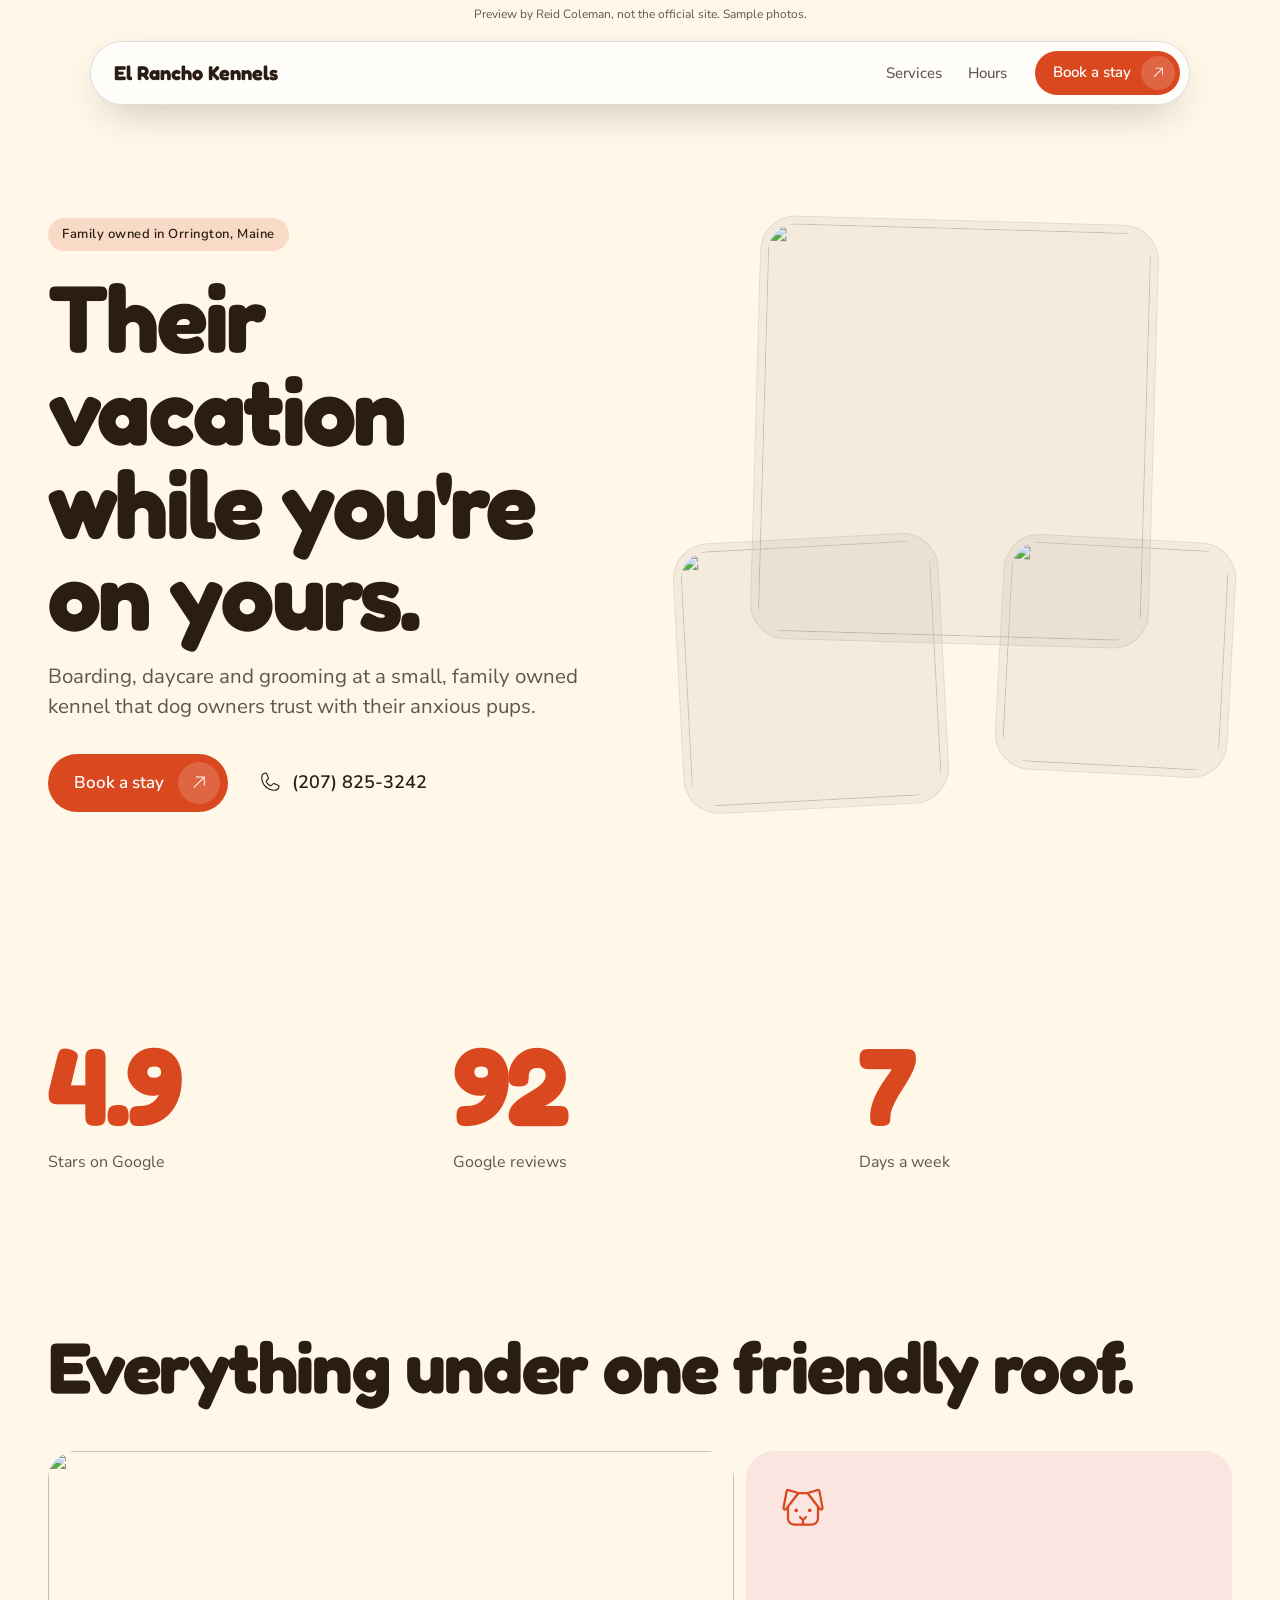
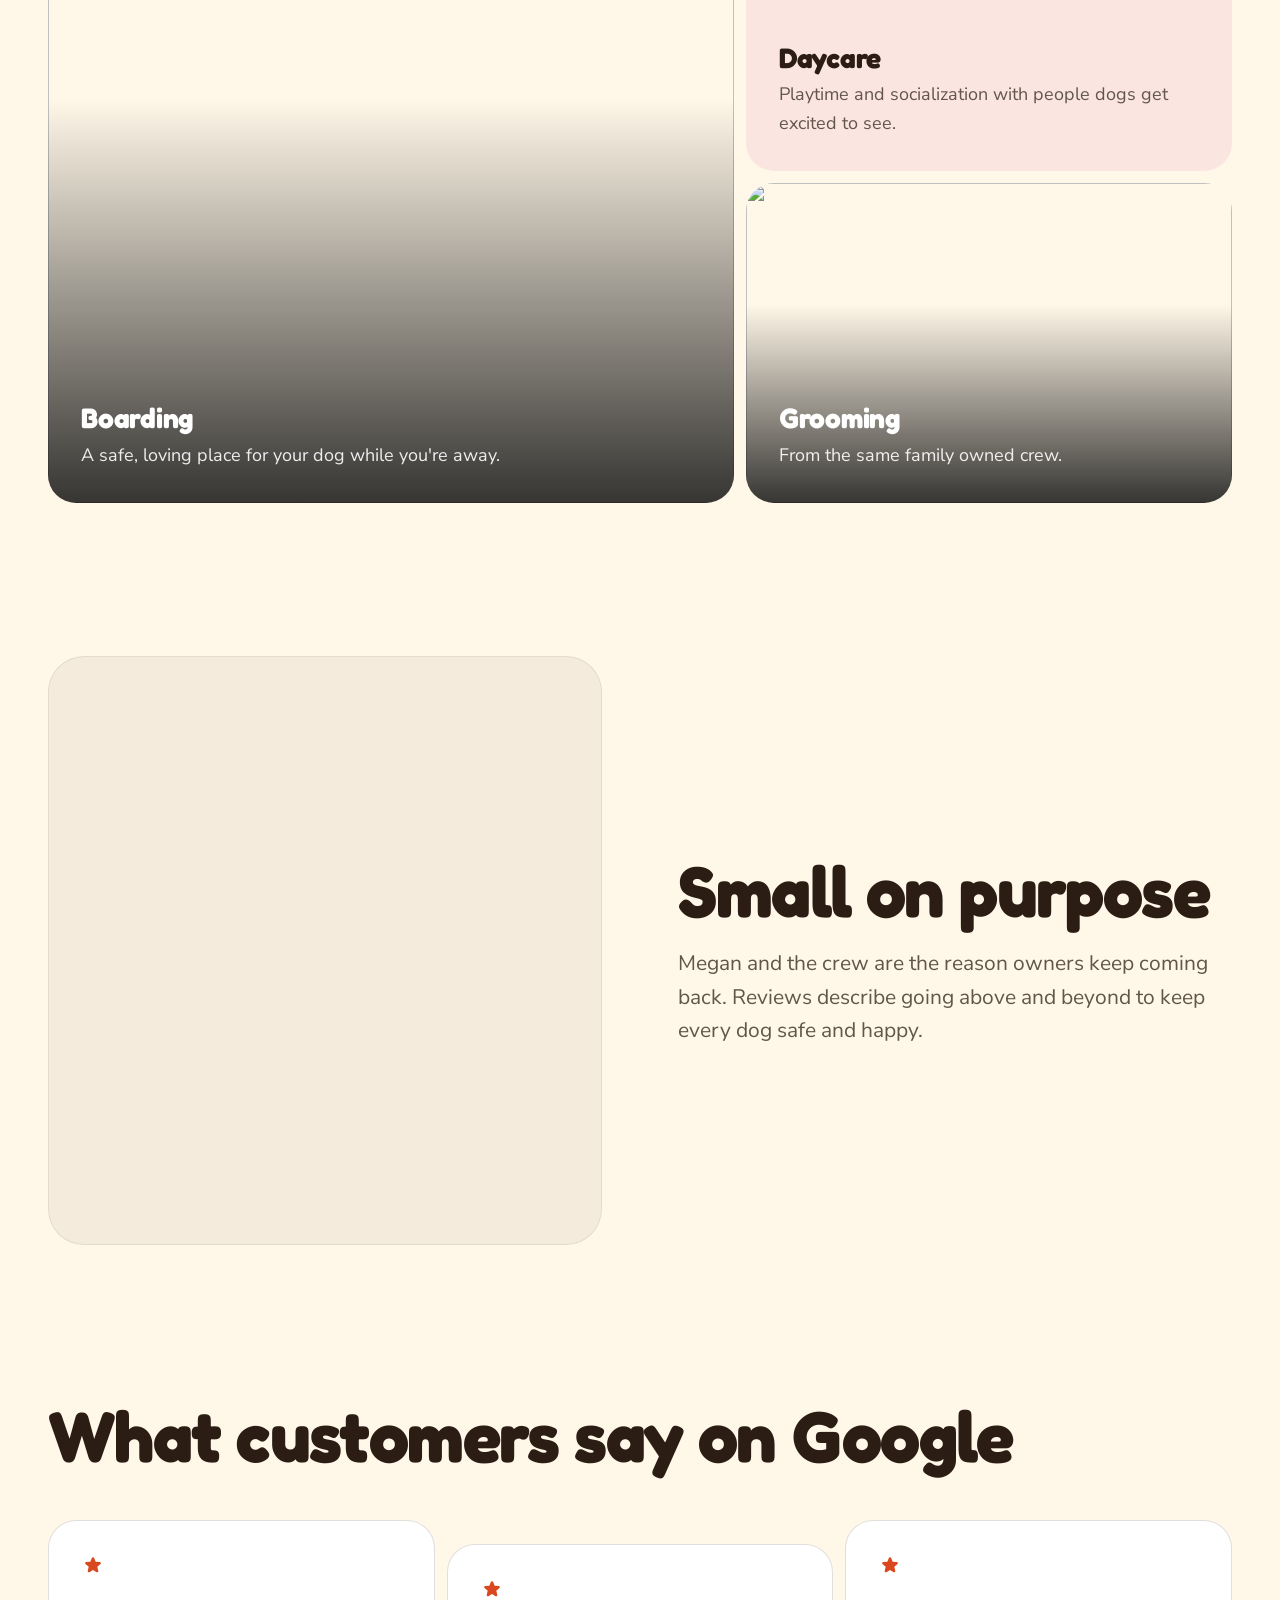
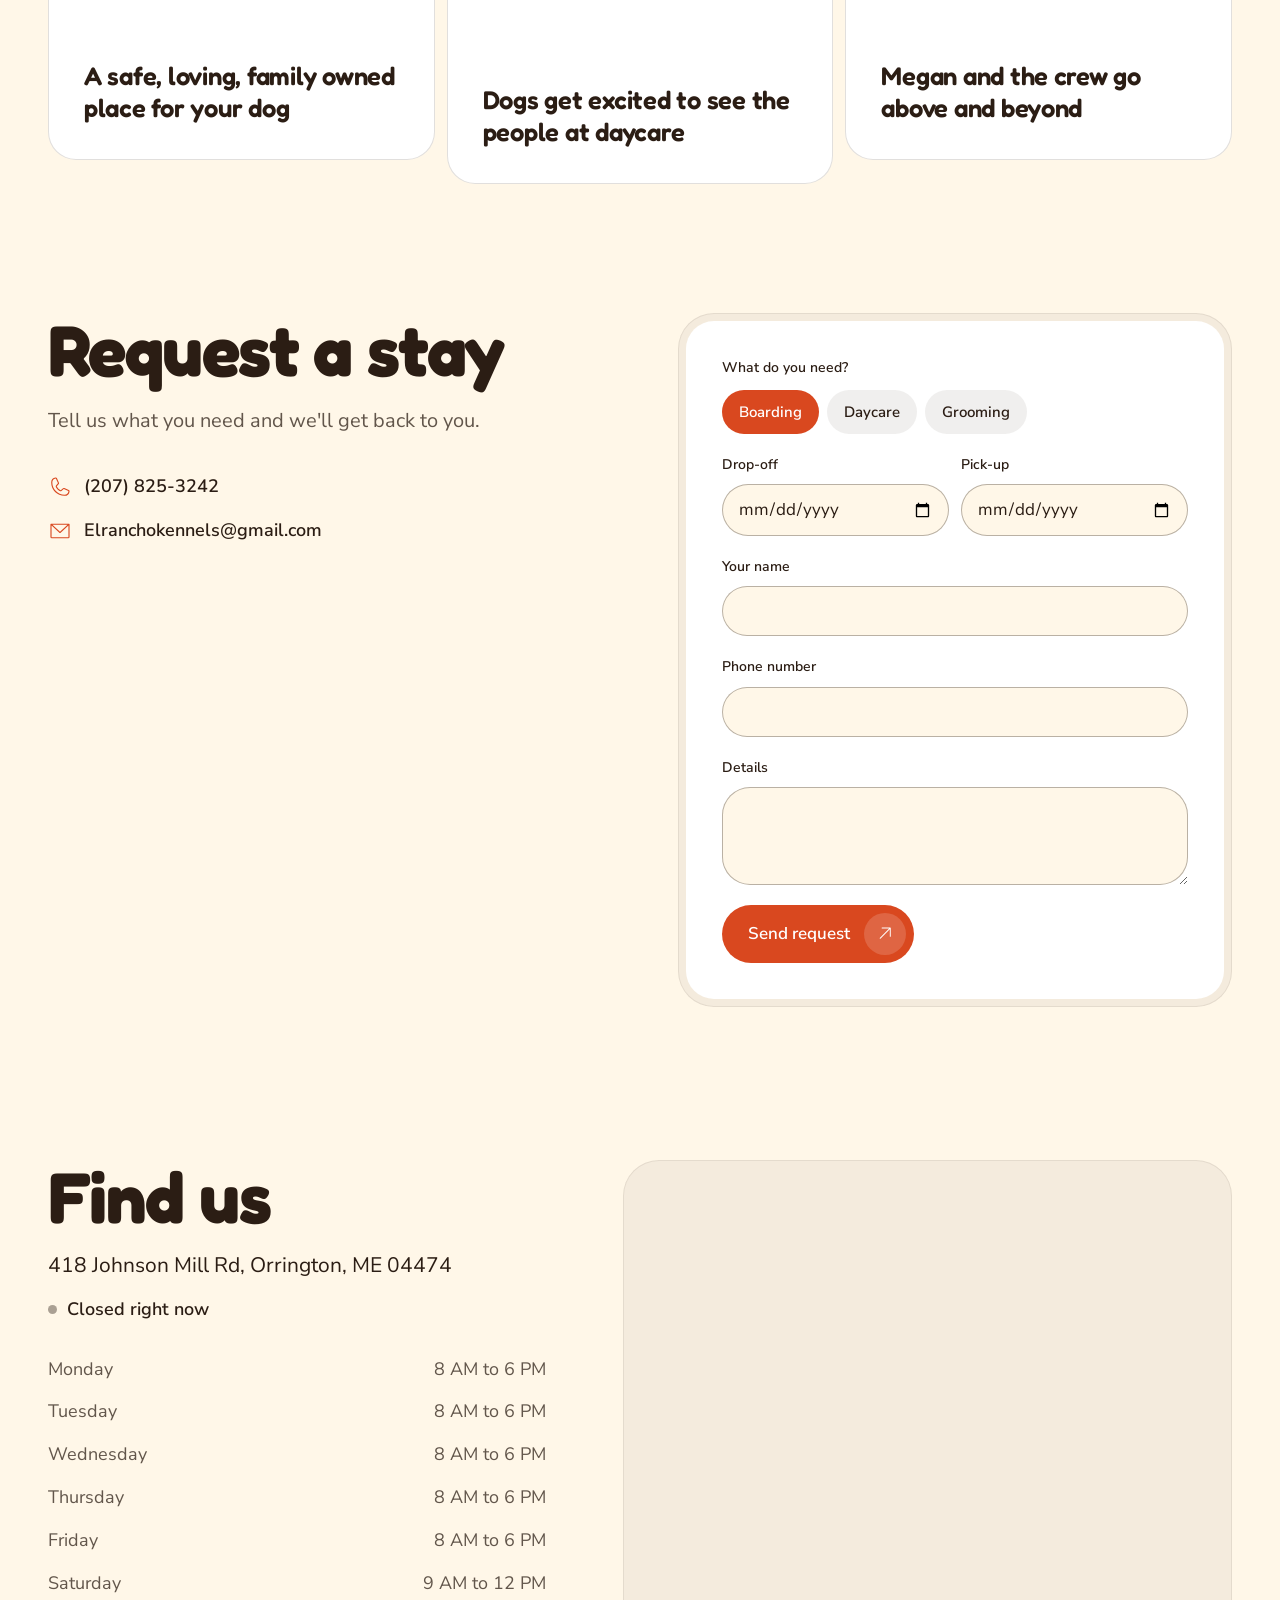
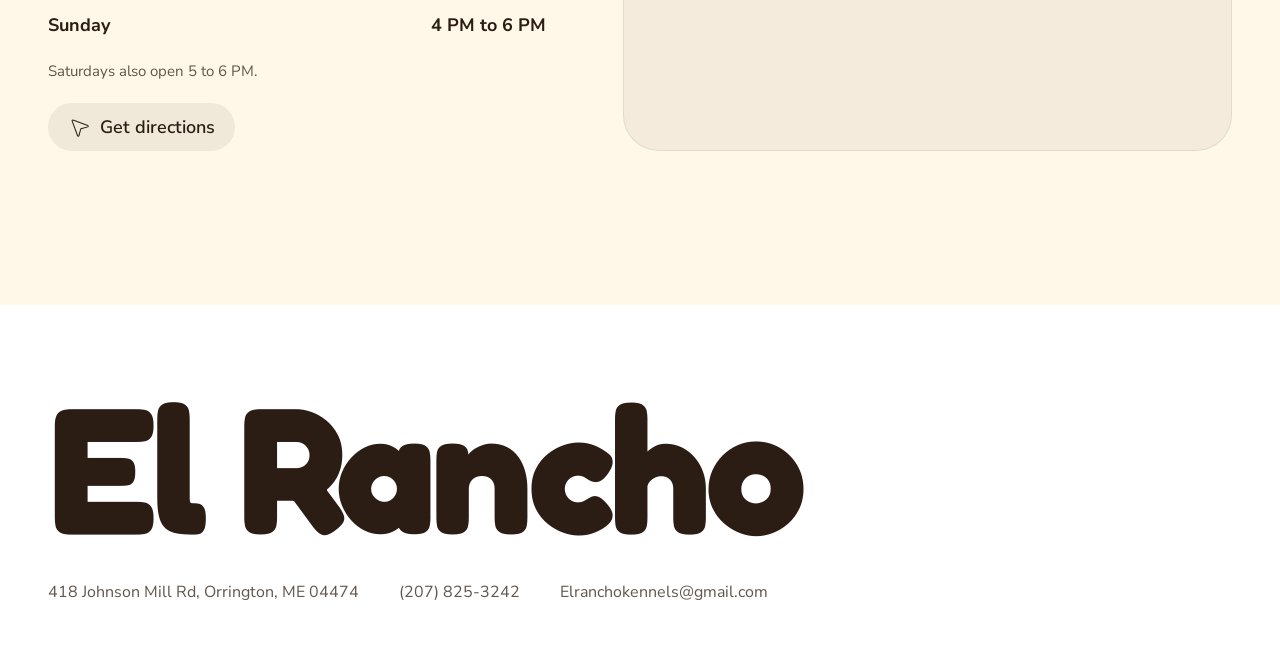
==== commit 1e771b3a: "Use a single accent star on customer cards Co-Authored-By: Claude Opus 5.5 <noreply@anthropic.com> C" ====
--- a/docs/el-rancho-kennels/index.html
+++ b/docs/el-rancho-kennels/index.html
@@ -66,7 +66,7 @@
 .flav .lead{margin-top:14px;color:var(--soft);max-width:36em}
 .boxbar{position:sticky;top:88px;z-index:5;display:flex;align-items:center;gap:20px;margin-top:28px;padding:12px 12px 12px 20px;background:var(--surf);border-radius:var(--r);box-shadow:inset 0 0 0 1px var(--line),0 18px 40px -26px color-mix(in srgb,var(--ink) 50%,transparent)}.boxbar p{flex:1;font-weight:600;font-size:15px;min-width:0}
 .slots{display:grid;grid-template-columns:repeat(6,34px);gap:6px}.slot{width:34px;height:34px;border-radius:50%;box-shadow:inset 0 0 0 1.5px var(--line);background:transparent;transition:transform .5s var(--ease)}.slot.f{box-shadow:inset 0 -6px 0 rgba(0,0,0,.12);background:var(--c);transform:scale(1.04)}
-.fil{display:flex;gap:8px;margin-top:20px;overflow-x:auto;scrollbar-width:none}.fil::-webkit-scrollbar{display:none}.fil button{flex:none;font:600 15px/1 var(--body);padding:13px 18px;border:0;border-radius:var(--btn);background:color-mix(in srgb,var(--ink) 7%,transparent);cursor:pointer;transition:background .3s var(--ease),color .3s var(--ease)}.fil button.on{background:var(--accent);color:var(--on)}
+.fil{display:flex;gap:8px;margin-top:20px;overflow-x:auto;scrollbar-width:none}.fil::-webkit-scrollbar{display:none}.fil button{flex:none;min-height:44px;font:600 15px/1 var(--body);padding:0 18px;border:0;border-radius:var(--btn);background:color-mix(in srgb,var(--ink) 7%,transparent);cursor:pointer;transition:background .3s var(--ease),color .3s var(--ease)}.fil button.on{background:var(--accent);color:var(--on)}
 .flav ul{display:grid;grid-template-columns:repeat(3,1fr);gap:10px;margin-top:20px}.flav li[hidden]{display:none}
 .fl{display:flex;align-items:flex-start;gap:14px;width:100%;height:100%;padding:20px;text-align:left;border:0;background:var(--surf);border-radius:var(--r);box-shadow:inset 0 0 0 1px var(--line);cursor:pointer;transition:transform .5s var(--ease),box-shadow .3s var(--ease)}.fl:hover{transform:translateY(-2px)}.fl:active{transform:scale(.98)}.fl>i{flex:none;width:44px;height:44px;border-radius:50%;background:var(--c);box-shadow:inset 0 -8px 0 rgba(0,0,0,.12)}.fl span{flex:1;min-width:0}.fl h3{font-size:21px}.fl small{display:block;font-size:15px;line-height:1.4;color:var(--soft);margin-top:4px}.fl b{flex:none;width:24px;height:24px;display:grid;place-items:center;border-radius:50%;background:var(--accent);color:var(--on);font-size:12px;opacity:0;transform:scale(.6);transition:opacity .3s var(--ease),transform .4s var(--ease)}.fl.sel{box-shadow:inset 0 0 0 2px var(--accent)}.fl.sel b{opacity:1;transform:none}
 /* story */
@@ -82,7 +82,7 @@
 /* form */
 .req{display:grid;grid-template-columns:1fr 1fr;gap:clamp(40px,6vw,96px);padding-block:var(--sp) 0;align-items:start}.req>div:first-child p{margin-top:18px;font-size:20px;color:var(--soft);margin-bottom:28px}
 .dl{display:flex;align-items:center;gap:12px;padding:6px 0;min-height:44px;font-weight:600;font-variant-numeric:tabular-nums;overflow-wrap:anywhere}.dl .i{font-size:20px;color:var(--accent)}
-form{display:grid;gap:20px;padding:clamp(20px,3vw,36px);background:var(--surf)}fieldset{border:0;padding:0;min-width:0}legend,form label{font-size:14px;font-weight:600}legend{margin-bottom:10px;padding:0}form>label,.two label{display:grid;gap:8px}.two{display:grid;grid-template-columns:1fr 1fr;gap:12px}
+form{display:grid;grid-template-columns:minmax(0,1fr);min-width:0;gap:20px;padding:clamp(20px,3vw,36px);background:var(--surf)}fieldset{border:0;padding:0;min-width:0}legend,form label{font-size:14px;font-weight:600}legend{margin-bottom:10px;padding:0}form>label,.two label{display:grid;gap:8px}.two{display:grid;grid-template-columns:minmax(0,1fr) minmax(0,1fr);gap:12px}.two input{min-width:0;max-width:100%;padding-inline:12px;font-size:16px}.two label{min-width:0}
 input:not([type=radio]),textarea{width:100%;min-height:50px;font:400 17px/1.4 var(--body);color:var(--ink);background:var(--bg);border:0;box-shadow:inset 0 0 0 1px color-mix(in srgb,var(--ink) 32%,transparent);border-radius:max(var(--r),4px);padding:13px 16px;transition:box-shadow .3s var(--ease);-webkit-appearance:none;appearance:none}input:focus,textarea:focus{outline:none;box-shadow:inset 0 0 0 2px var(--accent)}
 .chips{display:flex;flex-wrap:wrap;gap:8px}.chip{position:relative}.chip input{position:absolute;opacity:0;inset:0}.chip span{display:flex;align-items:center;min-height:44px;padding:0 17px;border-radius:var(--btn);background:color-mix(in srgb,var(--ink) 7%,transparent);font-size:15px;font-weight:600;cursor:pointer;transition:background .3s var(--ease),color .3s var(--ease)}.chip input:checked+span{background:var(--accent);color:var(--on)}.chip input:focus-visible+span{outline:2px solid var(--accent);outline-offset:2px}
 form .btn{justify-self:start}.ok{font-size:15px;font-weight:600}
@@ -102,14 +102,14 @@
 .burger{display:block;position:relative;flex:none;width:46px;height:46px;border:0;background:none;cursor:pointer}.burger span{position:absolute;left:12px;right:12px;height:1.5px;background:currentColor;transition:transform .5s var(--ease),top .5s var(--ease)}.burger span:nth-child(1){top:18px}.burger span:nth-child(2){top:27px}.burger[aria-expanded=true] span{top:22px}.burger[aria-expanded=true] span:nth-child(1){transform:rotate(45deg)}.burger[aria-expanded=true] span:nth-child(2){transform:rotate(-45deg)}
 .ov:not([hidden]){display:flex;flex-direction:column;justify-content:center;gap:10px;position:fixed;inset:0;z-index:25;padding:24px;background:color-mix(in srgb,var(--bg) 96%,transparent);backdrop-filter:blur(24px);-webkit-backdrop-filter:blur(24px)}.ov a{font:700 44px/1.2 var(--disp);text-transform:var(--case);animation:up .7s var(--ease) both}.ov a:nth-child(2){animation-delay:.06s}.ov a:nth-child(3){animation-delay:.12s}.ov a:nth-child(4){animation-delay:.18s}
 h1,.h-edge h1,.h-type h1{font-size:clamp(40px,12.4vw,64px);line-height:1}.h-inset h1{font-size:clamp(34px,10vw,48px)}h2,.statement h2{font-size:clamp(34px,10vw,52px)}h3{font-size:24px}.sub{font-size:18px}
-.acts{margin-top:24px}.acts .btn{flex:1 1 100%;justify-content:space-between;min-height:58px}.ghost{display:none}
+.req>*,.visit>*,.photo>*{min-width:0}.acts{margin-top:24px;width:100%}.acts .btn{flex:1 1 100%;justify-content:space-between;min-height:58px}.ghost{display:none}
 .h-edge,.h-casc,.hov,.photo,.req,.visit,.h-type .row{grid-template-columns:1fr}
 .h-full{min-height:calc(100svh - 34px)}.h-full .in{padding-block:112px 96px}
 .h-edge{min-height:0}.h-edge .tx{padding:92px 16px 32px}.h-edge .pic{height:88vw;max-height:60svh;border-radius:0;order:-0}
-.h-inset{padding:72px 8px 8px}.h-inset .fr{min-height:calc(100svh - 130px)}.h-inset .in{margin:8px;padding:20px}
+.h-inset{padding:72px 8px 8px}.h-inset .fr{min-height:calc(100svh - 196px)}.h-inset .in{margin:8px;padding:20px}
 .h-type{padding-top:88px}.trio{grid-template-columns:1fr 1fr;height:auto;margin-top:28px;gap:8px}.trio img:first-child{grid-column:1/-1;aspect-ratio:4/3}.trio img:nth-child(2),.trio img:nth-child(3){margin:0;height:auto;aspect-ratio:1}
 .h-casc{padding-block:88px 8px;min-height:0;gap:28px}.cards{height:auto;display:grid;gap:8px;grid-template-columns:1fr 1fr}.cards .bz{position:static;transform:none;width:auto;height:auto;padding:0;background:none;box-shadow:none}.c1{grid-column:1/-1;aspect-ratio:4/3}.c2,.c3{aspect-ratio:1}
-.stats{padding-block:48px 0}.stats ul{display:flex;gap:24px;overflow-x:auto;scrollbar-width:none;margin-inline:-16px;padding-inline:16px;scroll-snap-type:x proximity}.stats ul::-webkit-scrollbar{display:none}.stats li{flex:0 0 auto;min-width:42vw;scroll-snap-align:start}.stats b{font-size:64px}.stats span{font-size:15px;margin-top:6px}
+.stats{padding-block:48px 0}.stats ul{display:flex;gap:24px;overflow-x:auto;scrollbar-width:none;margin-inline:-16px;padding-inline:16px;scroll-snap-type:x proximity;scroll-padding-inline:16px}.stats ul::-webkit-scrollbar{display:none}.stats li{flex:0 0 auto;min-width:42vw;scroll-snap-align:start}.stats b{font-size:64px}.stats span{font-size:15px;margin-top:6px}
 .steps header{min-height:70svh}.steps header h2{font-size:clamp(42px,13vw,68px)}.steps article{min-height:88svh;padding-bottom:calc(92px + env(safe-area-inset-bottom))}.pn h3{font-size:clamp(36px,10.5vw,52px)}.pn p{font-size:18px}
 /* swipe decks */
 .deck{display:flex!important;gap:10px;margin:0 -16px!important;padding-inline:16px;overflow-x:auto;scroll-snap-type:x mandatory;scroll-padding-inline:16px;scrollbar-width:none;-webkit-overflow-scrolling:touch;height:auto!important}.deck::-webkit-scrollbar{display:none}.deck>*{flex:0 0 84%!important;scroll-snap-align:start;margin:0;position:relative}
@@ -136,7 +136,7 @@
 <div class="note">Preview by Reid Coleman, not the official site. Sample photos.</div>
 <div class="navw"><header class="nav"><a class="brand" href="#top">El Rancho Kennels</a><nav><a href="#services">Services</a><a href="#visit">Hours</a></nav><a class="btn sm" href="#request"><span>Book a stay</span><b class="ic"><svg class="i " viewBox="0 0 256 256" fill="currentColor" aria-hidden="true"><path d="M198,64V168a6,6,0,0,1-12,0V78.48L68.24,196.24a6,6,0,0,1-8.48-8.48L177.52,70H88a6,6,0,0,1,0-12H192A6,6,0,0,1,198,64Z"/></svg></b></a><button class="burger" aria-label="Menu" aria-expanded="false"><span></span><span></span></button></header></div>
 <div class="ov" hidden><a href="#services">Services</a><a href="#visit">Hours</a><a href="#request">Contact</a></div>
-<main id="top"><section class="h-casc wrap"><div class="tx ld"><p class="eye">Family owned in Orrington, Maine</p><h1>Their vacation while you&#x27;re on yours.</h1><p class="sub">Boarding, daycare and grooming at a small, family owned kennel that dog owners trust with their anxious pups.</p><div class="acts"><a class="btn " href="#request"><span>Book a stay</span><b class="ic"><svg class="i " viewBox="0 0 256 256" fill="currentColor" aria-hidden="true"><path d="M198,64V168a6,6,0,0,1-12,0V78.48L68.24,196.24a6,6,0,0,1-8.48-8.48L177.52,70H88a6,6,0,0,1,0-12H192A6,6,0,0,1,198,64Z"/></svg></b></a><a class="ghost" href="tel:+12078253242"><svg class="i " viewBox="0 0 256 256" fill="currentColor" aria-hidden="true"><path d="M221.59,160.3l-47.24-21.17a14,14,0,0,0-13.28,1.22,4.81,4.81,0,0,0-.56.42l-24.69,21a1.88,1.88,0,0,1-1.68.06c-15.87-7.66-32.31-24-40-39.65a1.91,1.91,0,0,1,0-1.68l21.07-25a6.13,6.13,0,0,0,.42-.58,14,14,0,0,0,1.12-13.27L95.73,34.49a14,14,0,0,0-14.56-8.38A54.24,54.24,0,0,0,34,80c0,78.3,63.7,142,142,142a54.25,54.25,0,0,0,53.89-47.17A14,14,0,0,0,221.59,160.3ZM176,210C104.32,210,46,151.68,46,80A42.23,42.23,0,0,1,82.67,38h.23a2,2,0,0,1,1.84,1.31l21.1,47.11a2,2,0,0,1,0,1.67L84.73,113.15a4.73,4.73,0,0,0-.43.57,14,14,0,0,0-.91,13.73c8.87,18.16,27.17,36.32,45.53,45.19a14,14,0,0,0,13.77-1c.19-.13.38-.27.56-.42l24.68-21a1.92,1.92,0,0,1,1.6-.1l47.25,21.17a2,2,0,0,1,1.21,2A42.24,42.24,0,0,1,176,210Z"/></svg>(207) 825-3242</a></div></div><div class="cards"><div class="bz c1"><img src="https://images.unsplash.com/photo-1787152467585-3b6a11777ebd?auto=format&fit=crop&w=1100&q=78" srcset="https://images.unsplash.com/photo-1787152467585-3b6a11777ebd?auto=format&fit=crop&w=480&q=78 480w, https://images.unsplash.com/photo-1787152467585-3b6a11777ebd?auto=format&fit=crop&w=768&q=78 768w, https://images.unsplash.com/photo-1787152467585-3b6a11777ebd?auto=format&fit=crop&w=1100&q=78 1100w, https://images.unsplash.com/photo-1787152467585-3b6a11777ebd?auto=format&fit=crop&w=1600&q=78 1600w, https://images.unsplash.com/photo-1787152467585-3b6a11777ebd?auto=format&fit=crop&w=2200&q=78 2200w" sizes="(max-width:900px) 100vw, 36vw" alt="" fetchpriority="high" decoding="async"></div><div class="bz c2"><img src="https://images.unsplash.com/photo-1622314277252-d06e7a162947?auto=format&fit=crop&w=1100&q=78" srcset="https://images.unsplash.com/photo-1622314277252-d06e7a162947?auto=format&fit=crop&w=480&q=78 480w, https://images.unsplash.com/photo-1622314277252-d06e7a162947?auto=format&fit=crop&w=768&q=78 768w, https://images.unsplash.com/photo-1622314277252-d06e7a162947?auto=format&fit=crop&w=1100&q=78 1100w, https://images.unsplash.com/photo-1622314277252-d06e7a162947?auto=format&fit=crop&w=1600&q=78 1600w, https://images.unsplash.com/photo-1622314277252-d06e7a162947?auto=format&fit=crop&w=2200&q=78 2200w" sizes="(max-width:900px) 50vw, 24vw" alt="" loading="lazy" decoding="async"></div><div class="bz c3"><img src="https://images.unsplash.com/photo-1743763959056-41bbb557272d?auto=format&fit=crop&w=1100&q=78" srcset="https://images.unsplash.com/photo-1743763959056-41bbb557272d?auto=format&fit=crop&w=480&q=78 480w, https://images.unsplash.com/photo-1743763959056-41bbb557272d?auto=format&fit=crop&w=768&q=78 768w, https://images.unsplash.com/photo-1743763959056-41bbb557272d?auto=format&fit=crop&w=1100&q=78 1100w, https://images.unsplash.com/photo-1743763959056-41bbb557272d?auto=format&fit=crop&w=1600&q=78 1600w, https://images.unsplash.com/photo-1743763959056-41bbb557272d?auto=format&fit=crop&w=2200&q=78 2200w" sizes="(max-width:900px) 50vw, 22vw" alt="" loading="lazy" decoding="async"></div></div></section><section class="stats wrap rv"><ul style="--n:3"><li><b>4.9</b><span>Stars on Google</span></li><li><b>92</b><span>Google reviews</span></li><li><b>7</b><span>Days a week</span></li></ul></section><section class="bento wrap" id="services"><h2 class="rv">Everything under one friendly roof.</h2><div class="grid deck"><article class="cell c7 r2 im"><img src="https://images.unsplash.com/photo-1548199973-03cce0bbc87b?auto=format&fit=crop&w=1100&q=78" srcset="https://images.unsplash.com/photo-1548199973-03cce0bbc87b?auto=format&fit=crop&w=480&q=78 480w, https://images.unsplash.com/photo-1548199973-03cce0bbc87b?auto=format&fit=crop&w=768&q=78 768w, https://images.unsplash.com/photo-1548199973-03cce0bbc87b?auto=format&fit=crop&w=1100&q=78 1100w, https://images.unsplash.com/photo-1548199973-03cce0bbc87b?auto=format&fit=crop&w=1600&q=78 1600w, https://images.unsplash.com/photo-1548199973-03cce0bbc87b?auto=format&fit=crop&w=2200&q=78 2200w" sizes="(max-width:900px) 84vw, 58vw" alt="" loading="lazy" decoding="async"><div><h3>Boarding</h3><p>A safe, loving place for your dog while you&#x27;re away.</p></div></article><article class="cell c5 tn"><svg class="i big" viewBox="0 0 256 256" fill="currentColor" aria-hidden="true"><path d="M102,140a10,10,0,1,1-10-10A10,10,0,0,1,102,140Zm62-10a10,10,0,1,0,10,10A10,10,0,0,0,164,130Zm65.77,10.72a14.24,14.24,0,0,1-5.89,1.29,13.72,13.72,0,0,1-9.88-4.23V184a38,38,0,0,1-38,38H80a38,38,0,0,1-38-38V137.78A13.76,13.76,0,0,1,32.11,142a14.23,14.23,0,0,1-5.88-1.29,13.82,13.82,0,0,1-8-15.34l16.42-88a14,14,0,0,1,17.16-11l.24.07L104.86,42h46.28l52.79-15.51.24-.07a14,14,0,0,1,17.16,11l16.42,88A13.81,13.81,0,0,1,229.77,140.72ZM93.88,51.27,48.84,38a1.9,1.9,0,0,0-1.49.27,2,2,0,0,0-.88,1.32l-16.42,88a2,2,0,0,0,3.54,1.61ZM202,184V122.43L149.06,54H106.94L54,122.43V184a26,26,0,0,0,26,26h42V194.48l-14.24-14.24a6,6,0,0,1,8.48-8.48L128,183.51l11.76-11.75a6,6,0,0,1,8.48,8.48L134,194.48V210h42A26,26,0,0,0,202,184ZM226,127.6l-16.42-88a2,2,0,0,0-.88-1.31,2.07,2.07,0,0,0-1.49-.27l-45,13.23,60.32,78A2,2,0,0,0,226,127.6Z"/></svg><div><h3>Daycare</h3><p>Playtime and socialization with people dogs get excited to see.</p></div></article><article class="cell c5 im"><img src="https://images.unsplash.com/photo-1507145569372-d69bae8bc9a0?auto=format&fit=crop&w=1100&q=78" srcset="https://images.unsplash.com/photo-1507145569372-d69bae8bc9a0?auto=format&fit=crop&w=480&q=78 480w, https://images.unsplash.com/photo-1507145569372-d69bae8bc9a0?auto=format&fit=crop&w=768&q=78 768w, https://images.unsplash.com/photo-1507145569372-d69bae8bc9a0?auto=format&fit=crop&w=1100&q=78 1100w, https://images.unsplash.com/photo-1507145569372-d69bae8bc9a0?auto=format&fit=crop&w=1600&q=78 1600w, https://images.unsplash.com/photo-1507145569372-d69bae8bc9a0?auto=format&fit=crop&w=2200&q=78 2200w" sizes="(max-width:900px) 84vw, 58vw" alt="" loading="lazy" decoding="async"><div><h3>Grooming</h3><p>From the same family owned crew.</p></div></article></div></section><section class="photo wrap"><div class="bz rv"><img src="https://images.unsplash.com/photo-1782022491533-267c13b410bf?auto=format&fit=crop&w=1100&q=78" srcset="https://images.unsplash.com/photo-1782022491533-267c13b410bf?auto=format&fit=crop&w=480&q=78 480w, https://images.unsplash.com/photo-1782022491533-267c13b410bf?auto=format&fit=crop&w=768&q=78 768w, https://images.unsplash.com/photo-1782022491533-267c13b410bf?auto=format&fit=crop&w=1100&q=78 1100w, https://images.unsplash.com/photo-1782022491533-267c13b410bf?auto=format&fit=crop&w=1600&q=78 1600w, https://images.unsplash.com/photo-1782022491533-267c13b410bf?auto=format&fit=crop&w=2200&q=78 2200w" sizes="(max-width:900px) 100vw, 50vw" alt="" loading="lazy" decoding="async"></div><div class="rv"><h2>Small on purpose</h2><p>Megan and the crew are the reason owners keep coming back. Reviews describe going above and beyond to keep every dog safe and happy.</p></div></section><section class="praise wrap"><h2 class="rv">What customers say on Google</h2><ul class="deck"><li class="rv"><div class="st5"><svg class="i " viewBox="0 0 256 256" fill="currentColor" aria-hidden="true"><path d="M234.29,114.85l-45,38.83L203,211.75a16.4,16.4,0,0,1-24.5,17.82L128,198.49,77.47,229.57A16.4,16.4,0,0,1,53,211.75l13.76-58.07-45-38.83A16.46,16.46,0,0,1,31.08,86l59-4.76,22.76-55.08a16.36,16.36,0,0,1,30.27,0l22.75,55.08,59,4.76a16.46,16.46,0,0,1,9.37,28.86Z"/></svg><svg class="i " viewBox="0 0 256 256" fill="currentColor" aria-hidden="true"><path d="M234.29,114.85l-45,38.83L203,211.75a16.4,16.4,0,0,1-24.5,17.82L128,198.49,77.47,229.57A16.4,16.4,0,0,1,53,211.75l13.76-58.07-45-38.83A16.46,16.46,0,0,1,31.08,86l59-4.76,22.76-55.08a16.36,16.36,0,0,1,30.27,0l22.75,55.08,59,4.76a16.46,16.46,0,0,1,9.37,28.86Z"/></svg><svg class="i " viewBox="0 0 256 256" fill="currentColor" aria-hidden="true"><path d="M234.29,114.85l-45,38.83L203,211.75a16.4,16.4,0,0,1-24.5,17.82L128,198.49,77.47,229.57A16.4,16.4,0,0,1,53,211.75l13.76-58.07-45-38.83A16.46,16.46,0,0,1,31.08,86l59-4.76,22.76-55.08a16.36,16.36,0,0,1,30.27,0l22.75,55.08,59,4.76a16.46,16.46,0,0,1,9.37,28.86Z"/></svg><svg class="i " viewBox="0 0 256 256" fill="currentColor" aria-hidden="true"><path d="M234.29,114.85l-45,38.83L203,211.75a16.4,16.4,0,0,1-24.5,17.82L128,198.49,77.47,229.57A16.4,16.4,0,0,1,53,211.75l13.76-58.07-45-38.83A16.46,16.46,0,0,1,31.08,86l59-4.76,22.76-55.08a16.36,16.36,0,0,1,30.27,0l22.75,55.08,59,4.76a16.46,16.46,0,0,1,9.37,28.86Z"/></svg><svg class="i " viewBox="0 0 256 256" fill="currentColor" aria-hidden="true"><path d="M234.29,114.85l-45,38.83L203,211.75a16.4,16.4,0,0,1-24.5,17.82L128,198.49,77.47,229.57A16.4,16.4,0,0,1,53,211.75l13.76-58.07-45-38.83A16.46,16.46,0,0,1,31.08,86l59-4.76,22.76-55.08a16.36,16.36,0,0,1,30.27,0l22.75,55.08,59,4.76a16.46,16.46,0,0,1,9.37,28.86Z"/></svg></div><p>A safe, loving, family owned place for your dog</p></li><li class="rv"><div class="st5"><svg class="i " viewBox="0 0 256 256" fill="currentColor" aria-hidden="true"><path d="M234.29,114.85l-45,38.83L203,211.75a16.4,16.4,0,0,1-24.5,17.82L128,198.49,77.47,229.57A16.4,16.4,0,0,1,53,211.75l13.76-58.07-45-38.83A16.46,16.46,0,0,1,31.08,86l59-4.76,22.76-55.08a16.36,16.36,0,0,1,30.27,0l22.75,55.08,59,4.76a16.46,16.46,0,0,1,9.37,28.86Z"/></svg><svg class="i " viewBox="0 0 256 256" fill="currentColor" aria-hidden="true"><path d="M234.29,114.85l-45,38.83L203,211.75a16.4,16.4,0,0,1-24.5,17.82L128,198.49,77.47,229.57A16.4,16.4,0,0,1,53,211.75l13.76-58.07-45-38.83A16.46,16.46,0,0,1,31.08,86l59-4.76,22.76-55.08a16.36,16.36,0,0,1,30.27,0l22.75,55.08,59,4.76a16.46,16.46,0,0,1,9.37,28.86Z"/></svg><svg class="i " viewBox="0 0 256 256" fill="currentColor" aria-hidden="true"><path d="M234.29,114.85l-45,38.83L203,211.75a16.4,16.4,0,0,1-24.5,17.82L128,198.49,77.47,229.57A16.4,16.4,0,0,1,53,211.75l13.76-58.07-45-38.83A16.46,16.46,0,0,1,31.08,86l59-4.76,22.76-55.08a16.36,16.36,0,0,1,30.27,0l22.75,55.08,59,4.76a16.46,16.46,0,0,1,9.37,28.86Z"/></svg><svg class="i " viewBox="0 0 256 256" fill="currentColor" aria-hidden="true"><path d="M234.29,114.85l-45,38.83L203,211.75a16.4,16.4,0,0,1-24.5,17.82L128,198.49,77.47,229.57A16.4,16.4,0,0,1,53,211.75l13.76-58.07-45-38.83A16.46,16.46,0,0,1,31.08,86l59-4.76,22.76-55.08a16.36,16.36,0,0,1,30.27,0l22.75,55.08,59,4.76a16.46,16.46,0,0,1,9.37,28.86Z"/></svg><svg class="i " viewBox="0 0 256 256" fill="currentColor" aria-hidden="true"><path d="M234.29,114.85l-45,38.83L203,211.75a16.4,16.4,0,0,1-24.5,17.82L128,198.49,77.47,229.57A16.4,16.4,0,0,1,53,211.75l13.76-58.07-45-38.83A16.46,16.46,0,0,1,31.08,86l59-4.76,22.76-55.08a16.36,16.36,0,0,1,30.27,0l22.75,55.08,59,4.76a16.46,16.46,0,0,1,9.37,28.86Z"/></svg></div><p>Dogs get excited to see the people at daycare</p></li><li class="rv"><div class="st5"><svg class="i " viewBox="0 0 256 256" fill="currentColor" aria-hidden="true"><path d="M234.29,114.85l-45,38.83L203,211.75a16.4,16.4,0,0,1-24.5,17.82L128,198.49,77.47,229.57A16.4,16.4,0,0,1,53,211.75l13.76-58.07-45-38.83A16.46,16.46,0,0,1,31.08,86l59-4.76,22.76-55.08a16.36,16.36,0,0,1,30.27,0l22.75,55.08,59,4.76a16.46,16.46,0,0,1,9.37,28.86Z"/></svg><svg class="i " viewBox="0 0 256 256" fill="currentColor" aria-hidden="true"><path d="M234.29,114.85l-45,38.83L203,211.75a16.4,16.4,0,0,1-24.5,17.82L128,198.49,77.47,229.57A16.4,16.4,0,0,1,53,211.75l13.76-58.07-45-38.83A16.46,16.46,0,0,1,31.08,86l59-4.76,22.76-55.08a16.36,16.36,0,0,1,30.27,0l22.75,55.08,59,4.76a16.46,16.46,0,0,1,9.37,28.86Z"/></svg><svg class="i " viewBox="0 0 256 256" fill="currentColor" aria-hidden="true"><path d="M234.29,114.85l-45,38.83L203,211.75a16.4,16.4,0,0,1-24.5,17.82L128,198.49,77.47,229.57A16.4,16.4,0,0,1,53,211.75l13.76-58.07-45-38.83A16.46,16.46,0,0,1,31.08,86l59-4.76,22.76-55.08a16.36,16.36,0,0,1,30.27,0l22.75,55.08,59,4.76a16.46,16.46,0,0,1,9.37,28.86Z"/></svg><svg class="i " viewBox="0 0 256 256" fill="currentColor" aria-hidden="true"><path d="M234.29,114.85l-45,38.83L203,211.75a16.4,16.4,0,0,1-24.5,17.82L128,198.49,77.47,229.57A16.4,16.4,0,0,1,53,211.75l13.76-58.07-45-38.83A16.46,16.46,0,0,1,31.08,86l59-4.76,22.76-55.08a16.36,16.36,0,0,1,30.27,0l22.75,55.08,59,4.76a16.46,16.46,0,0,1,9.37,28.86Z"/></svg><svg class="i " viewBox="0 0 256 256" fill="currentColor" aria-hidden="true"><path d="M234.29,114.85l-45,38.83L203,211.75a16.4,16.4,0,0,1-24.5,17.82L128,198.49,77.47,229.57A16.4,16.4,0,0,1,53,211.75l13.76-58.07-45-38.83A16.46,16.46,0,0,1,31.08,86l59-4.76,22.76-55.08a16.36,16.36,0,0,1,30.27,0l22.75,55.08,59,4.76a16.46,16.46,0,0,1,9.37,28.86Z"/></svg></div><p>Megan and the crew go above and beyond</p></li></ul></section><section class="req wrap" id="request"><div class="rv"><h2>Request a stay</h2><p>Tell us what you need and we'll get back to you.</p><a class="dl" href="tel:+12078253242"><svg class="i " viewBox="0 0 256 256" fill="currentColor" aria-hidden="true"><path d="M221.59,160.3l-47.24-21.17a14,14,0,0,0-13.28,1.22,4.81,4.81,0,0,0-.56.42l-24.69,21a1.88,1.88,0,0,1-1.68.06c-15.87-7.66-32.31-24-40-39.65a1.91,1.91,0,0,1,0-1.68l21.07-25a6.13,6.13,0,0,0,.42-.58,14,14,0,0,0,1.12-13.27L95.73,34.49a14,14,0,0,0-14.56-8.38A54.24,54.24,0,0,0,34,80c0,78.3,63.7,142,142,142a54.25,54.25,0,0,0,53.89-47.17A14,14,0,0,0,221.59,160.3ZM176,210C104.32,210,46,151.68,46,80A42.23,42.23,0,0,1,82.67,38h.23a2,2,0,0,1,1.84,1.31l21.1,47.11a2,2,0,0,1,0,1.67L84.73,113.15a4.73,4.73,0,0,0-.43.57,14,14,0,0,0-.91,13.73c8.87,18.16,27.17,36.32,45.53,45.19a14,14,0,0,0,13.77-1c.19-.13.38-.27.56-.42l24.68-21a1.92,1.92,0,0,1,1.6-.1l47.25,21.17a2,2,0,0,1,1.21,2A42.24,42.24,0,0,1,176,210Z"/></svg>(207) 825-3242</a><a class="dl" href="mailto:Elranchokennels@gmail.com"><svg class="i " viewBox="0 0 256 256" fill="currentColor" aria-hidden="true"><path d="M224,50H32a6,6,0,0,0-6,6V192a14,14,0,0,0,14,14H216a14,14,0,0,0,14-14V56A6,6,0,0,0,224,50ZM208.58,62,128,135.86,47.42,62ZM216,194H40a2,2,0,0,1-2-2V69.64l86,78.78a6,6,0,0,0,8.1,0L218,69.64V192A2,2,0,0,1,216,194Z"/></svg>Elranchokennels@gmail.com</a></div><div class="bz rv"><form data-demo><fieldset><legend>What do you need?</legend><div class="chips"><label class="chip"><input type="radio" name="k1" value="Boarding" checked><span>Boarding</span></label><label class="chip"><input type="radio" name="k1" value="Daycare"><span>Daycare</span></label><label class="chip"><input type="radio" name="k1" value="Grooming"><span>Grooming</span></label></div></fieldset><div class="two"><label>Drop-off<input type="date" name="a"></label><label>Pick-up<input type="date" name="z"></label></div><label>Your name<input name="n" autocomplete="name" enterkeyhint="next" required></label><label>Phone number<input name="c" type="tel" inputmode="tel" autocomplete="tel" enterkeyhint="next" required></label><label>Details<textarea name="d" rows="3" enterkeyhint="done"></textarea></label><button class="btn" type="submit"><span>Send request</span><b class="ic"><svg class="i " viewBox="0 0 256 256" fill="currentColor" aria-hidden="true"><path d="M198,64V168a6,6,0,0,1-12,0V78.48L68.24,196.24a6,6,0,0,1-8.48-8.48L177.52,70H88a6,6,0,0,1,0-12H192A6,6,0,0,1,198,64Z"/></svg></b></button><p class="ok" role="status" hidden>Demo only, nothing was sent. On the live site this goes straight to El Rancho.</p></form></div></section><section class="visit wrap" id="visit"><div class="rv"><h2>Find us</h2><p class="ad">418 Johnson Mill Rd, Orrington, ME 04474</p><p class="live" data-live hidden></p><table><tr data-d="1"><th>Monday</th><td>8 AM to 6 PM</td></tr><tr data-d="2"><th>Tuesday</th><td>8 AM to 6 PM</td></tr><tr data-d="3"><th>Wednesday</th><td>8 AM to 6 PM</td></tr><tr data-d="4"><th>Thursday</th><td>8 AM to 6 PM</td></tr><tr data-d="5"><th>Friday</th><td>8 AM to 6 PM</td></tr><tr data-d="6"><th>Saturday</th><td>9 AM to 12 PM</td></tr><tr data-d="0"><th>Sunday</th><td>4 PM to 6 PM</td></tr></table><p class="hn">Saturdays also open 5 to 6 PM.</p><a class="dirbtn" href="https://www.google.com/maps/dir/?api=1&destination=El+Rancho+Kennels+418+Johnson+Mill+Rd%2C+Orrington%2C+ME+04474"><svg class="i " viewBox="0 0 256 256" fill="currentColor" aria-hidden="true"><path d="M236.65,108.1,60.72,42.83l-.13,0A14,14,0,0,0,42.78,60.59s0,.09,0,.13L108.1,236.65A13.77,13.77,0,0,0,121.28,246h.26a13.8,13.8,0,0,0,13.14-9.88l0-.15,22.14-79.1L236,134.73l.15,0a14,14,0,0,0,.53-26.58Zm-4,15.1-82.26,23a6,6,0,0,0-4.16,4.16l-23,82.26a1.85,1.85,0,0,1-1.86,1.36,1.82,1.82,0,0,1-1.92-1.35.61.61,0,0,0,0-.12L54.11,56.62a2,2,0,0,1,2.51-2.51l175.91,65.26.12,0a2,2,0,0,1,0,3.79Z"/></svg>Get directions</a></div><div class="bz rv mapbox" data-map="https://www.google.com/maps?output=embed&amp;q=El+Rancho+Kennels+418+Johnson+Mill+Rd%2C+Orrington%2C+ME+04474" data-t="Map to El Rancho"></div></section></main>
+<main id="top"><section class="h-casc wrap"><div class="tx ld"><p class="eye">Family owned in Orrington, Maine</p><h1>Their vacation while you&#x27;re on yours.</h1><p class="sub">Boarding, daycare and grooming at a small, family owned kennel that dog owners trust with their anxious pups.</p><div class="acts"><a class="btn " href="#request"><span>Book a stay</span><b class="ic"><svg class="i " viewBox="0 0 256 256" fill="currentColor" aria-hidden="true"><path d="M198,64V168a6,6,0,0,1-12,0V78.48L68.24,196.24a6,6,0,0,1-8.48-8.48L177.52,70H88a6,6,0,0,1,0-12H192A6,6,0,0,1,198,64Z"/></svg></b></a><a class="ghost" href="tel:+12078253242"><svg class="i " viewBox="0 0 256 256" fill="currentColor" aria-hidden="true"><path d="M221.59,160.3l-47.24-21.17a14,14,0,0,0-13.28,1.22,4.81,4.81,0,0,0-.56.42l-24.69,21a1.88,1.88,0,0,1-1.68.06c-15.87-7.66-32.31-24-40-39.65a1.91,1.91,0,0,1,0-1.68l21.07-25a6.13,6.13,0,0,0,.42-.58,14,14,0,0,0,1.12-13.27L95.73,34.49a14,14,0,0,0-14.56-8.38A54.24,54.24,0,0,0,34,80c0,78.3,63.7,142,142,142a54.25,54.25,0,0,0,53.89-47.17A14,14,0,0,0,221.59,160.3ZM176,210C104.32,210,46,151.68,46,80A42.23,42.23,0,0,1,82.67,38h.23a2,2,0,0,1,1.84,1.31l21.1,47.11a2,2,0,0,1,0,1.67L84.73,113.15a4.73,4.73,0,0,0-.43.57,14,14,0,0,0-.91,13.73c8.87,18.16,27.17,36.32,45.53,45.19a14,14,0,0,0,13.77-1c.19-.13.38-.27.56-.42l24.68-21a1.92,1.92,0,0,1,1.6-.1l47.25,21.17a2,2,0,0,1,1.21,2A42.24,42.24,0,0,1,176,210Z"/></svg>(207) 825-3242</a></div></div><div class="cards"><div class="bz c1"><img src="https://images.unsplash.com/photo-1787152467585-3b6a11777ebd?auto=format&fit=crop&w=1100&q=78" srcset="https://images.unsplash.com/photo-1787152467585-3b6a11777ebd?auto=format&fit=crop&w=480&q=78 480w, https://images.unsplash.com/photo-1787152467585-3b6a11777ebd?auto=format&fit=crop&w=768&q=78 768w, https://images.unsplash.com/photo-1787152467585-3b6a11777ebd?auto=format&fit=crop&w=1100&q=78 1100w, https://images.unsplash.com/photo-1787152467585-3b6a11777ebd?auto=format&fit=crop&w=1600&q=78 1600w, https://images.unsplash.com/photo-1787152467585-3b6a11777ebd?auto=format&fit=crop&w=2200&q=78 2200w" sizes="(max-width:900px) 100vw, 36vw" alt="" fetchpriority="high" decoding="async"></div><div class="bz c2"><img src="https://images.unsplash.com/photo-1622314277252-d06e7a162947?auto=format&fit=crop&w=1100&q=78" srcset="https://images.unsplash.com/photo-1622314277252-d06e7a162947?auto=format&fit=crop&w=480&q=78 480w, https://images.unsplash.com/photo-1622314277252-d06e7a162947?auto=format&fit=crop&w=768&q=78 768w, https://images.unsplash.com/photo-1622314277252-d06e7a162947?auto=format&fit=crop&w=1100&q=78 1100w, https://images.unsplash.com/photo-1622314277252-d06e7a162947?auto=format&fit=crop&w=1600&q=78 1600w, https://images.unsplash.com/photo-1622314277252-d06e7a162947?auto=format&fit=crop&w=2200&q=78 2200w" sizes="(max-width:900px) 50vw, 24vw" alt="" loading="lazy" decoding="async"></div><div class="bz c3"><img src="https://images.unsplash.com/photo-1743763959056-41bbb557272d?auto=format&fit=crop&w=1100&q=78" srcset="https://images.unsplash.com/photo-1743763959056-41bbb557272d?auto=format&fit=crop&w=480&q=78 480w, https://images.unsplash.com/photo-1743763959056-41bbb557272d?auto=format&fit=crop&w=768&q=78 768w, https://images.unsplash.com/photo-1743763959056-41bbb557272d?auto=format&fit=crop&w=1100&q=78 1100w, https://images.unsplash.com/photo-1743763959056-41bbb557272d?auto=format&fit=crop&w=1600&q=78 1600w, https://images.unsplash.com/photo-1743763959056-41bbb557272d?auto=format&fit=crop&w=2200&q=78 2200w" sizes="(max-width:900px) 50vw, 22vw" alt="" loading="lazy" decoding="async"></div></div></section><section class="stats wrap rv"><ul style="--n:3"><li><b>4.9</b><span>Stars on Google</span></li><li><b>92</b><span>Google reviews</span></li><li><b>7</b><span>Days a week</span></li></ul></section><section class="bento wrap" id="services"><h2 class="rv">Everything under one friendly roof.</h2><div class="grid deck"><article class="cell c7 r2 im"><img src="https://images.unsplash.com/photo-1548199973-03cce0bbc87b?auto=format&fit=crop&w=1100&q=78" srcset="https://images.unsplash.com/photo-1548199973-03cce0bbc87b?auto=format&fit=crop&w=480&q=78 480w, https://images.unsplash.com/photo-1548199973-03cce0bbc87b?auto=format&fit=crop&w=768&q=78 768w, https://images.unsplash.com/photo-1548199973-03cce0bbc87b?auto=format&fit=crop&w=1100&q=78 1100w, https://images.unsplash.com/photo-1548199973-03cce0bbc87b?auto=format&fit=crop&w=1600&q=78 1600w, https://images.unsplash.com/photo-1548199973-03cce0bbc87b?auto=format&fit=crop&w=2200&q=78 2200w" sizes="(max-width:900px) 84vw, 58vw" alt="" loading="lazy" decoding="async"><div><h3>Boarding</h3><p>A safe, loving place for your dog while you&#x27;re away.</p></div></article><article class="cell c5 tn"><svg class="i big" viewBox="0 0 256 256" fill="currentColor" aria-hidden="true"><path d="M102,140a10,10,0,1,1-10-10A10,10,0,0,1,102,140Zm62-10a10,10,0,1,0,10,10A10,10,0,0,0,164,130Zm65.77,10.72a14.24,14.24,0,0,1-5.89,1.29,13.72,13.72,0,0,1-9.88-4.23V184a38,38,0,0,1-38,38H80a38,38,0,0,1-38-38V137.78A13.76,13.76,0,0,1,32.11,142a14.23,14.23,0,0,1-5.88-1.29,13.82,13.82,0,0,1-8-15.34l16.42-88a14,14,0,0,1,17.16-11l.24.07L104.86,42h46.28l52.79-15.51.24-.07a14,14,0,0,1,17.16,11l16.42,88A13.81,13.81,0,0,1,229.77,140.72ZM93.88,51.27,48.84,38a1.9,1.9,0,0,0-1.49.27,2,2,0,0,0-.88,1.32l-16.42,88a2,2,0,0,0,3.54,1.61ZM202,184V122.43L149.06,54H106.94L54,122.43V184a26,26,0,0,0,26,26h42V194.48l-14.24-14.24a6,6,0,0,1,8.48-8.48L128,183.51l11.76-11.75a6,6,0,0,1,8.48,8.48L134,194.48V210h42A26,26,0,0,0,202,184ZM226,127.6l-16.42-88a2,2,0,0,0-.88-1.31,2.07,2.07,0,0,0-1.49-.27l-45,13.23,60.32,78A2,2,0,0,0,226,127.6Z"/></svg><div><h3>Daycare</h3><p>Playtime and socialization with people dogs get excited to see.</p></div></article><article class="cell c5 im"><img src="https://images.unsplash.com/photo-1507145569372-d69bae8bc9a0?auto=format&fit=crop&w=1100&q=78" srcset="https://images.unsplash.com/photo-1507145569372-d69bae8bc9a0?auto=format&fit=crop&w=480&q=78 480w, https://images.unsplash.com/photo-1507145569372-d69bae8bc9a0?auto=format&fit=crop&w=768&q=78 768w, https://images.unsplash.com/photo-1507145569372-d69bae8bc9a0?auto=format&fit=crop&w=1100&q=78 1100w, https://images.unsplash.com/photo-1507145569372-d69bae8bc9a0?auto=format&fit=crop&w=1600&q=78 1600w, https://images.unsplash.com/photo-1507145569372-d69bae8bc9a0?auto=format&fit=crop&w=2200&q=78 2200w" sizes="(max-width:900px) 84vw, 58vw" alt="" loading="lazy" decoding="async"><div><h3>Grooming</h3><p>From the same family owned crew.</p></div></article></div></section><section class="photo wrap"><div class="bz rv"><img src="https://images.unsplash.com/photo-1782022491533-267c13b410bf?auto=format&fit=crop&w=1100&q=78" srcset="https://images.unsplash.com/photo-1782022491533-267c13b410bf?auto=format&fit=crop&w=480&q=78 480w, https://images.unsplash.com/photo-1782022491533-267c13b410bf?auto=format&fit=crop&w=768&q=78 768w, https://images.unsplash.com/photo-1782022491533-267c13b410bf?auto=format&fit=crop&w=1100&q=78 1100w, https://images.unsplash.com/photo-1782022491533-267c13b410bf?auto=format&fit=crop&w=1600&q=78 1600w, https://images.unsplash.com/photo-1782022491533-267c13b410bf?auto=format&fit=crop&w=2200&q=78 2200w" sizes="(max-width:900px) 100vw, 50vw" alt="" loading="lazy" decoding="async"></div><div class="rv"><h2>Small on purpose</h2><p>Megan and the crew are the reason owners keep coming back. Reviews describe going above and beyond to keep every dog safe and happy.</p></div></section><section class="praise wrap"><h2 class="rv">What customers say on Google</h2><ul class="deck"><li class="rv"><div class="st5"><svg class="i " viewBox="0 0 256 256" fill="currentColor" aria-hidden="true"><path d="M234.29,114.85l-45,38.83L203,211.75a16.4,16.4,0,0,1-24.5,17.82L128,198.49,77.47,229.57A16.4,16.4,0,0,1,53,211.75l13.76-58.07-45-38.83A16.46,16.46,0,0,1,31.08,86l59-4.76,22.76-55.08a16.36,16.36,0,0,1,30.27,0l22.75,55.08,59,4.76a16.46,16.46,0,0,1,9.37,28.86Z"/></svg></div><p>A safe, loving, family owned place for your dog</p></li><li class="rv"><div class="st5"><svg class="i " viewBox="0 0 256 256" fill="currentColor" aria-hidden="true"><path d="M234.29,114.85l-45,38.83L203,211.75a16.4,16.4,0,0,1-24.5,17.82L128,198.49,77.47,229.57A16.4,16.4,0,0,1,53,211.75l13.76-58.07-45-38.83A16.46,16.46,0,0,1,31.08,86l59-4.76,22.76-55.08a16.36,16.36,0,0,1,30.27,0l22.75,55.08,59,4.76a16.46,16.46,0,0,1,9.37,28.86Z"/></svg></div><p>Dogs get excited to see the people at daycare</p></li><li class="rv"><div class="st5"><svg class="i " viewBox="0 0 256 256" fill="currentColor" aria-hidden="true"><path d="M234.29,114.85l-45,38.83L203,211.75a16.4,16.4,0,0,1-24.5,17.82L128,198.49,77.47,229.57A16.4,16.4,0,0,1,53,211.75l13.76-58.07-45-38.83A16.46,16.46,0,0,1,31.08,86l59-4.76,22.76-55.08a16.36,16.36,0,0,1,30.27,0l22.75,55.08,59,4.76a16.46,16.46,0,0,1,9.37,28.86Z"/></svg></div><p>Megan and the crew go above and beyond</p></li></ul></section><section class="req wrap" id="request"><div class="rv"><h2>Request a stay</h2><p>Tell us what you need and we'll get back to you.</p><a class="dl" href="tel:+12078253242"><svg class="i " viewBox="0 0 256 256" fill="currentColor" aria-hidden="true"><path d="M221.59,160.3l-47.24-21.17a14,14,0,0,0-13.28,1.22,4.81,4.81,0,0,0-.56.42l-24.69,21a1.88,1.88,0,0,1-1.68.06c-15.87-7.66-32.31-24-40-39.65a1.91,1.91,0,0,1,0-1.68l21.07-25a6.13,6.13,0,0,0,.42-.58,14,14,0,0,0,1.12-13.27L95.73,34.49a14,14,0,0,0-14.56-8.38A54.24,54.24,0,0,0,34,80c0,78.3,63.7,142,142,142a54.25,54.25,0,0,0,53.89-47.17A14,14,0,0,0,221.59,160.3ZM176,210C104.32,210,46,151.68,46,80A42.23,42.23,0,0,1,82.67,38h.23a2,2,0,0,1,1.84,1.31l21.1,47.11a2,2,0,0,1,0,1.67L84.73,113.15a4.73,4.73,0,0,0-.43.57,14,14,0,0,0-.91,13.73c8.87,18.16,27.17,36.32,45.53,45.19a14,14,0,0,0,13.77-1c.19-.13.38-.27.56-.42l24.68-21a1.92,1.92,0,0,1,1.6-.1l47.25,21.17a2,2,0,0,1,1.21,2A42.24,42.24,0,0,1,176,210Z"/></svg>(207) 825-3242</a><a class="dl" href="mailto:Elranchokennels@gmail.com"><svg class="i " viewBox="0 0 256 256" fill="currentColor" aria-hidden="true"><path d="M224,50H32a6,6,0,0,0-6,6V192a14,14,0,0,0,14,14H216a14,14,0,0,0,14-14V56A6,6,0,0,0,224,50ZM208.58,62,128,135.86,47.42,62ZM216,194H40a2,2,0,0,1-2-2V69.64l86,78.78a6,6,0,0,0,8.1,0L218,69.64V192A2,2,0,0,1,216,194Z"/></svg>Elranchokennels@gmail.com</a></div><div class="bz rv"><form data-demo><fieldset><legend>What do you need?</legend><div class="chips"><label class="chip"><input type="radio" name="k1" value="Boarding" checked><span>Boarding</span></label><label class="chip"><input type="radio" name="k1" value="Daycare"><span>Daycare</span></label><label class="chip"><input type="radio" name="k1" value="Grooming"><span>Grooming</span></label></div></fieldset><div class="two"><label>Drop-off<input type="date" name="a"></label><label>Pick-up<input type="date" name="z"></label></div><label>Your name<input name="n" autocomplete="name" enterkeyhint="next" required></label><label>Phone number<input name="c" type="tel" inputmode="tel" autocomplete="tel" enterkeyhint="next" required></label><label>Details<textarea name="d" rows="3" enterkeyhint="done"></textarea></label><button class="btn" type="submit"><span>Send request</span><b class="ic"><svg class="i " viewBox="0 0 256 256" fill="currentColor" aria-hidden="true"><path d="M198,64V168a6,6,0,0,1-12,0V78.48L68.24,196.24a6,6,0,0,1-8.48-8.48L177.52,70H88a6,6,0,0,1,0-12H192A6,6,0,0,1,198,64Z"/></svg></b></button><p class="ok" role="status" hidden>Demo only, nothing was sent. On the live site this goes straight to El Rancho.</p></form></div></section><section class="visit wrap" id="visit"><div class="rv"><h2>Find us</h2><p class="ad">418 Johnson Mill Rd, Orrington, ME 04474</p><p class="live" data-live hidden></p><table><tr data-d="1"><th>Monday</th><td>8 AM to 6 PM</td></tr><tr data-d="2"><th>Tuesday</th><td>8 AM to 6 PM</td></tr><tr data-d="3"><th>Wednesday</th><td>8 AM to 6 PM</td></tr><tr data-d="4"><th>Thursday</th><td>8 AM to 6 PM</td></tr><tr data-d="5"><th>Friday</th><td>8 AM to 6 PM</td></tr><tr data-d="6"><th>Saturday</th><td>9 AM to 12 PM</td></tr><tr data-d="0"><th>Sunday</th><td>4 PM to 6 PM</td></tr></table><p class="hn">Saturdays also open 5 to 6 PM.</p><a class="dirbtn" href="https://www.google.com/maps/dir/?api=1&destination=El+Rancho+Kennels+418+Johnson+Mill+Rd%2C+Orrington%2C+ME+04474"><svg class="i " viewBox="0 0 256 256" fill="currentColor" aria-hidden="true"><path d="M236.65,108.1,60.72,42.83l-.13,0A14,14,0,0,0,42.78,60.59s0,.09,0,.13L108.1,236.65A13.77,13.77,0,0,0,121.28,246h.26a13.8,13.8,0,0,0,13.14-9.88l0-.15,22.14-79.1L236,134.73l.15,0a14,14,0,0,0,.53-26.58Zm-4,15.1-82.26,23a6,6,0,0,0-4.16,4.16l-23,82.26a1.85,1.85,0,0,1-1.86,1.36,1.82,1.82,0,0,1-1.92-1.35.61.61,0,0,0,0-.12L54.11,56.62a2,2,0,0,1,2.51-2.51l175.91,65.26.12,0a2,2,0,0,1,0,3.79Z"/></svg>Get directions</a></div><div class="bz rv mapbox" data-map="https://www.google.com/maps?output=embed&amp;q=El+Rancho+Kennels+418+Johnson+Mill+Rd%2C+Orrington%2C+ME+04474" data-t="Map to El Rancho"></div></section></main>
 <footer><div class="wrap"><div class="wm">El Rancho</div><div class="fl2"><span>418 Johnson Mill Rd, Orrington, ME 04474</span><a href="tel:+12078253242">(207) 825-3242</a><a href="mailto:Elranchokennels@gmail.com">Elranchokennels@gmail.com</a></div></div></footer><nav class="dock" aria-label="Quick actions"><a class="p" href="tel:+12078253242"><svg class="i " viewBox="0 0 256 256" fill="currentColor" aria-hidden="true"><path d="M221.59,160.3l-47.24-21.17a14,14,0,0,0-13.28,1.22,4.81,4.81,0,0,0-.56.42l-24.69,21a1.88,1.88,0,0,1-1.68.06c-15.87-7.66-32.31-24-40-39.65a1.91,1.91,0,0,1,0-1.68l21.07-25a6.13,6.13,0,0,0,.42-.58,14,14,0,0,0,1.12-13.27L95.73,34.49a14,14,0,0,0-14.56-8.38A54.24,54.24,0,0,0,34,80c0,78.3,63.7,142,142,142a54.25,54.25,0,0,0,53.89-47.17A14,14,0,0,0,221.59,160.3ZM176,210C104.32,210,46,151.68,46,80A42.23,42.23,0,0,1,82.67,38h.23a2,2,0,0,1,1.84,1.31l21.1,47.11a2,2,0,0,1,0,1.67L84.73,113.15a4.73,4.73,0,0,0-.43.57,14,14,0,0,0-.91,13.73c8.87,18.16,27.17,36.32,45.53,45.19a14,14,0,0,0,13.77-1c.19-.13.38-.27.56-.42l24.68-21a1.92,1.92,0,0,1,1.6-.1l47.25,21.17a2,2,0,0,1,1.21,2A42.24,42.24,0,0,1,176,210Z"/></svg>Call</a><a href="https://www.google.com/maps/dir/?api=1&destination=El+Rancho+Kennels+418+Johnson+Mill+Rd%2C+Orrington%2C+ME+04474"><svg class="i " viewBox="0 0 256 256" fill="currentColor" aria-hidden="true"><path d="M236.65,108.1,60.72,42.83l-.13,0A14,14,0,0,0,42.78,60.59s0,.09,0,.13L108.1,236.65A13.77,13.77,0,0,0,121.28,246h.26a13.8,13.8,0,0,0,13.14-9.88l0-.15,22.14-79.1L236,134.73l.15,0a14,14,0,0,0,.53-26.58Zm-4,15.1-82.26,23a6,6,0,0,0-4.16,4.16l-23,82.26a1.85,1.85,0,0,1-1.86,1.36,1.82,1.82,0,0,1-1.92-1.35.61.61,0,0,0,0-.12L54.11,56.62a2,2,0,0,1,2.51-2.51l175.91,65.26.12,0a2,2,0,0,1,0,3.79Z"/></svg>Directions</a></nav>
 <script>window.BIZ={h:[[960, 1080], [480, 1080], [480, 1080], [480, 1080], [480, 1080], [480, 1080], [540, 720]],tz:"America/New_York"};document.documentElement.classList.add("js");
 (function(){
